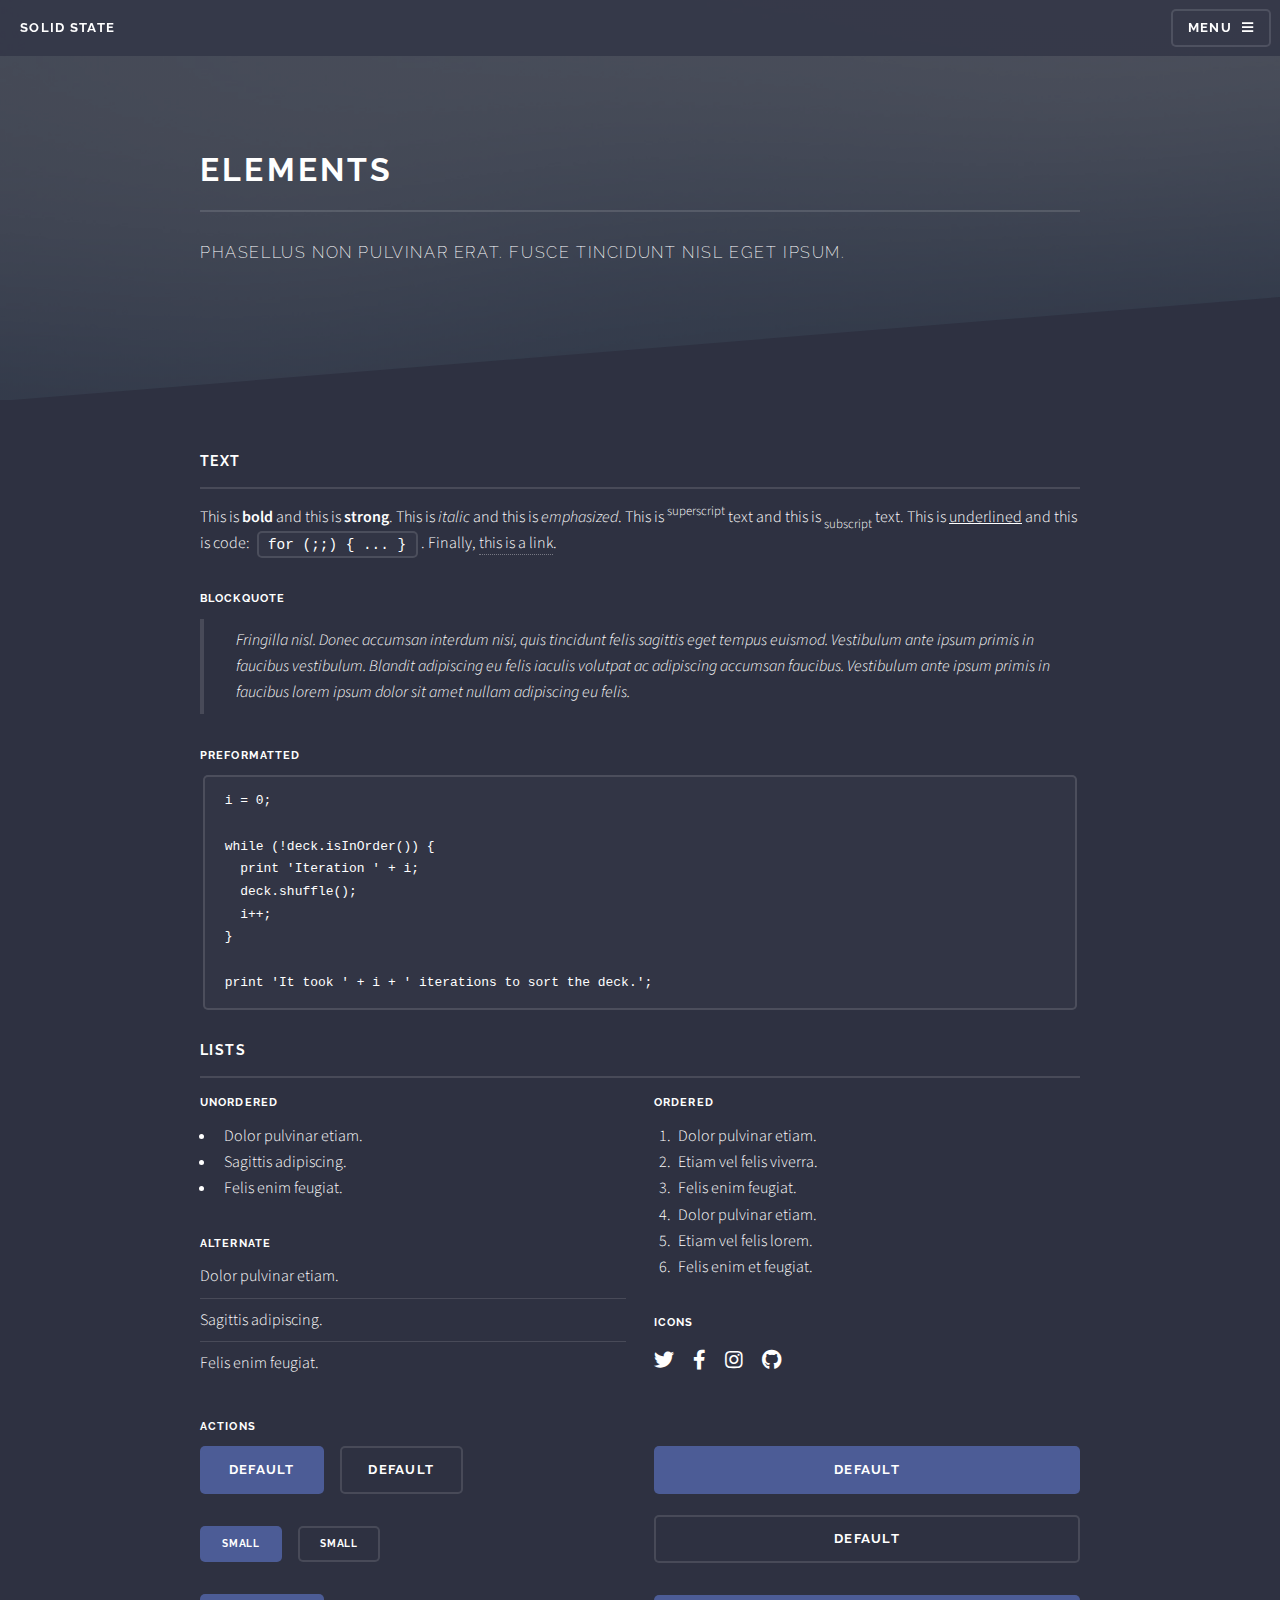
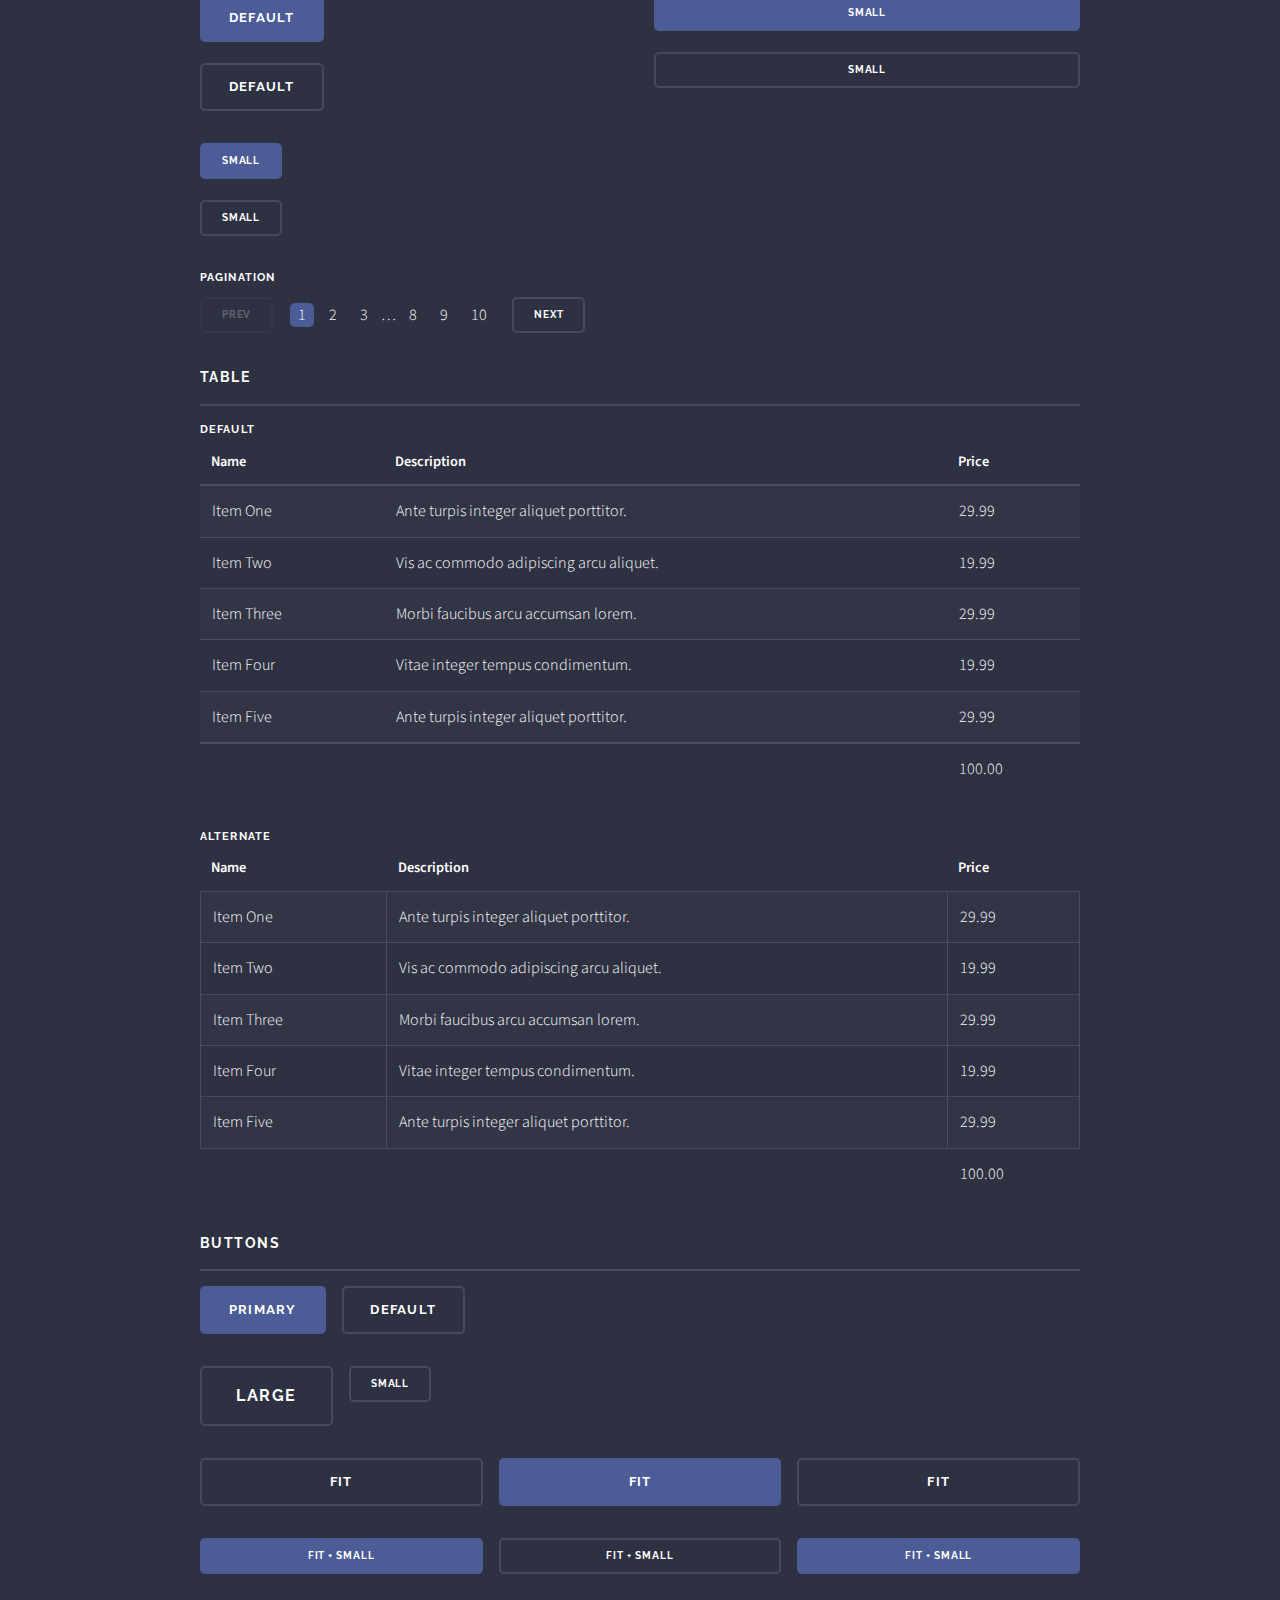
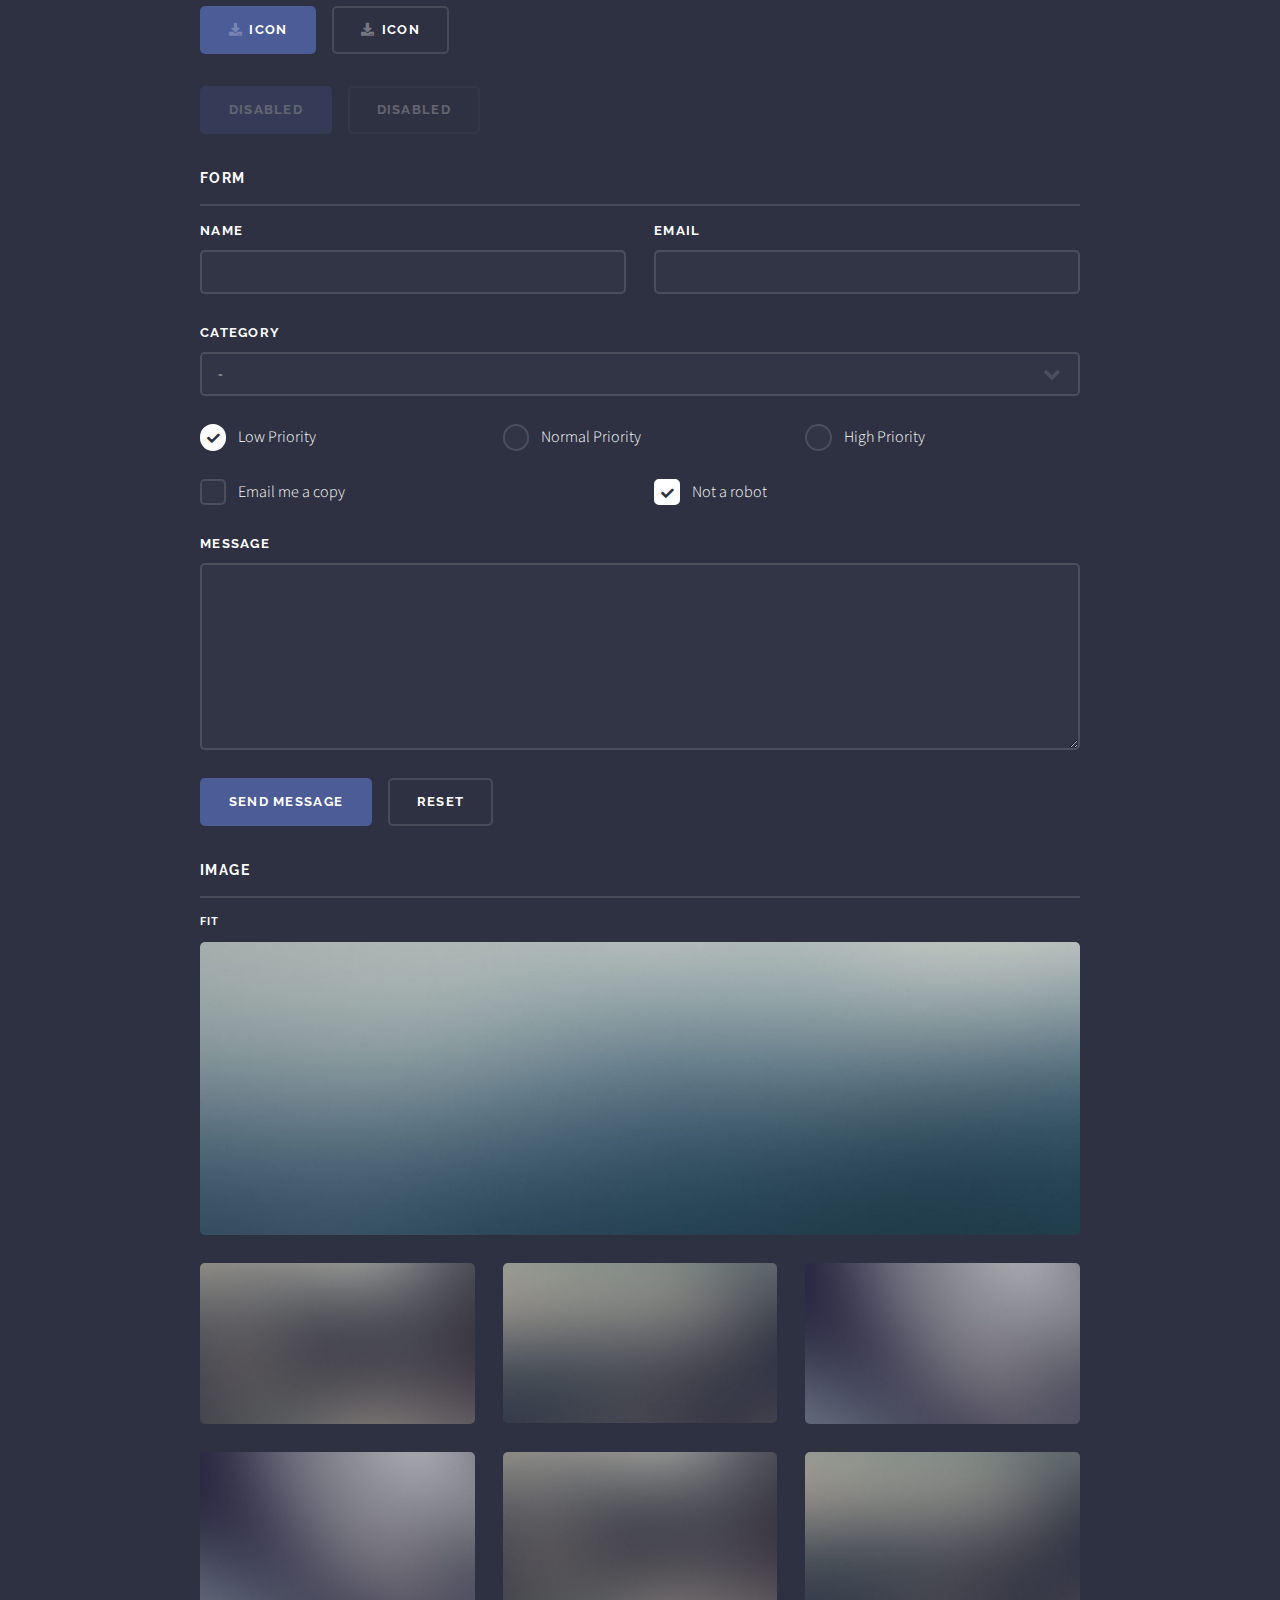
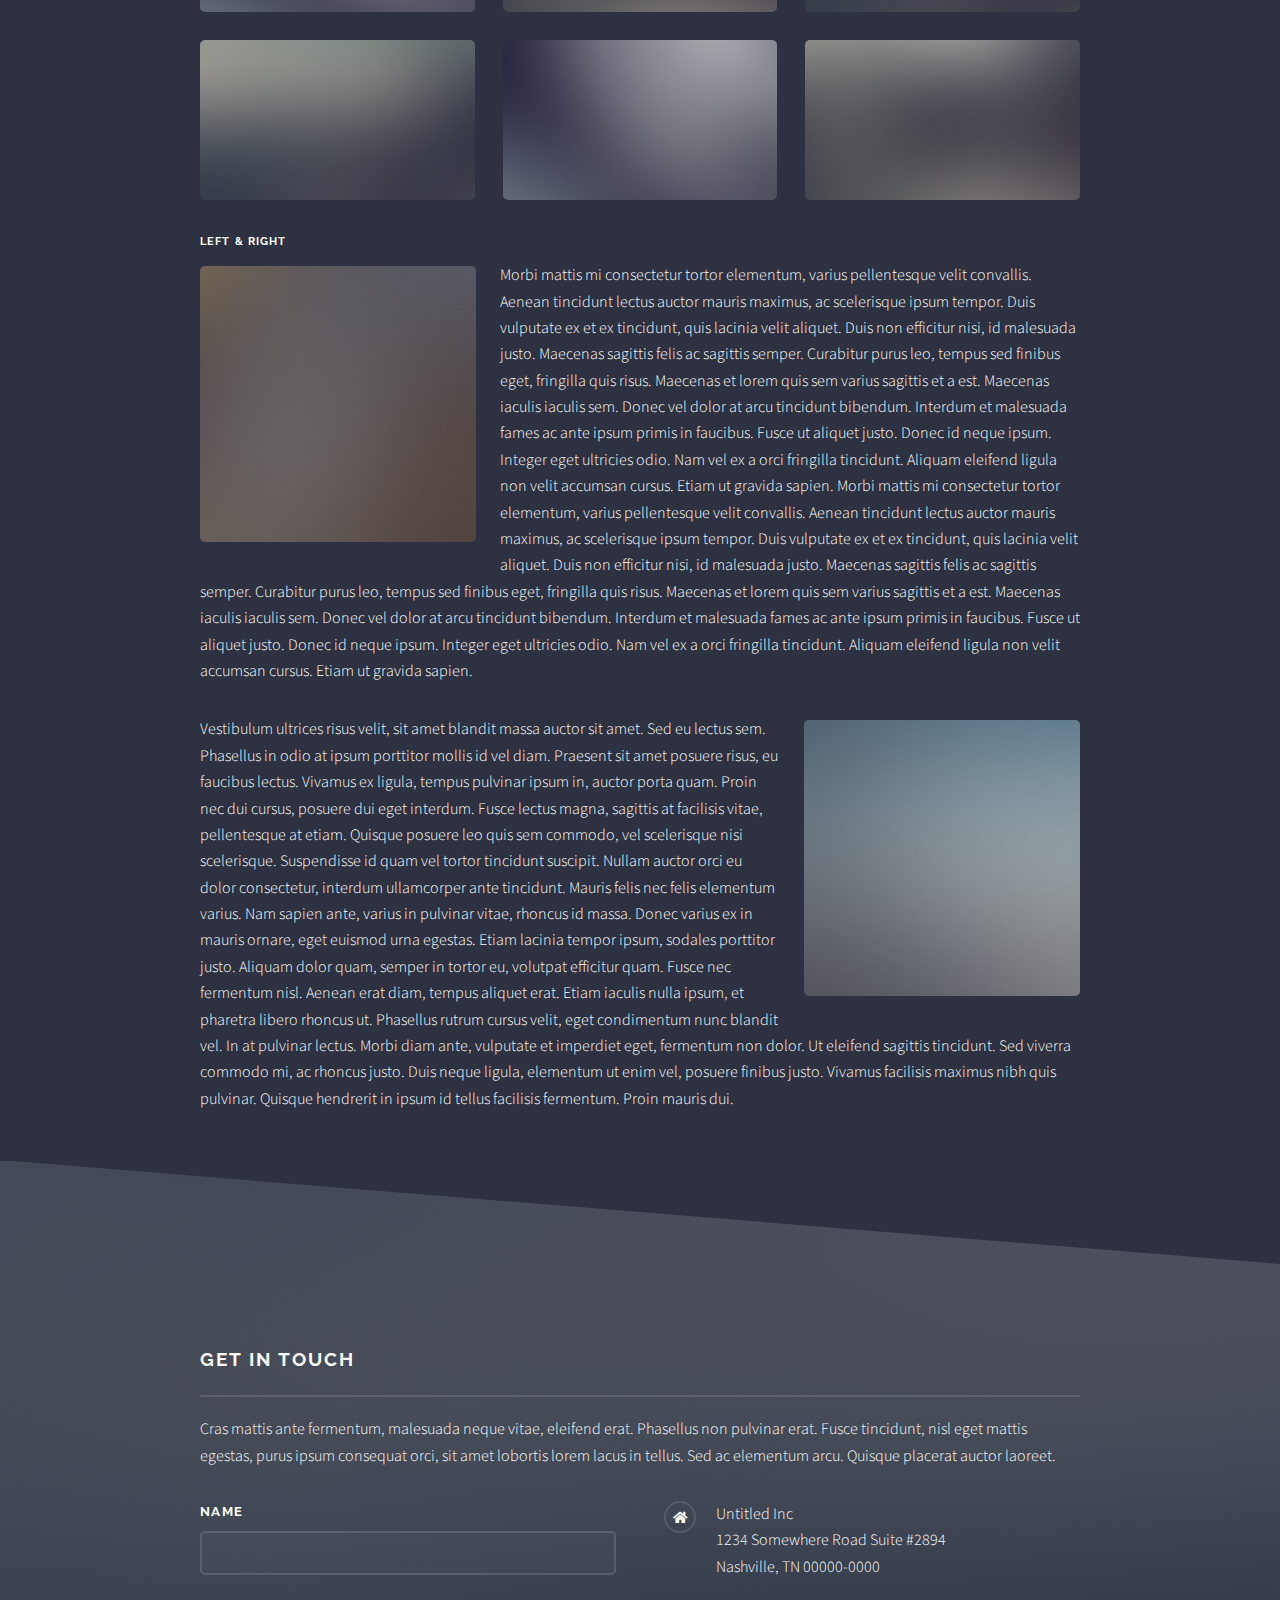
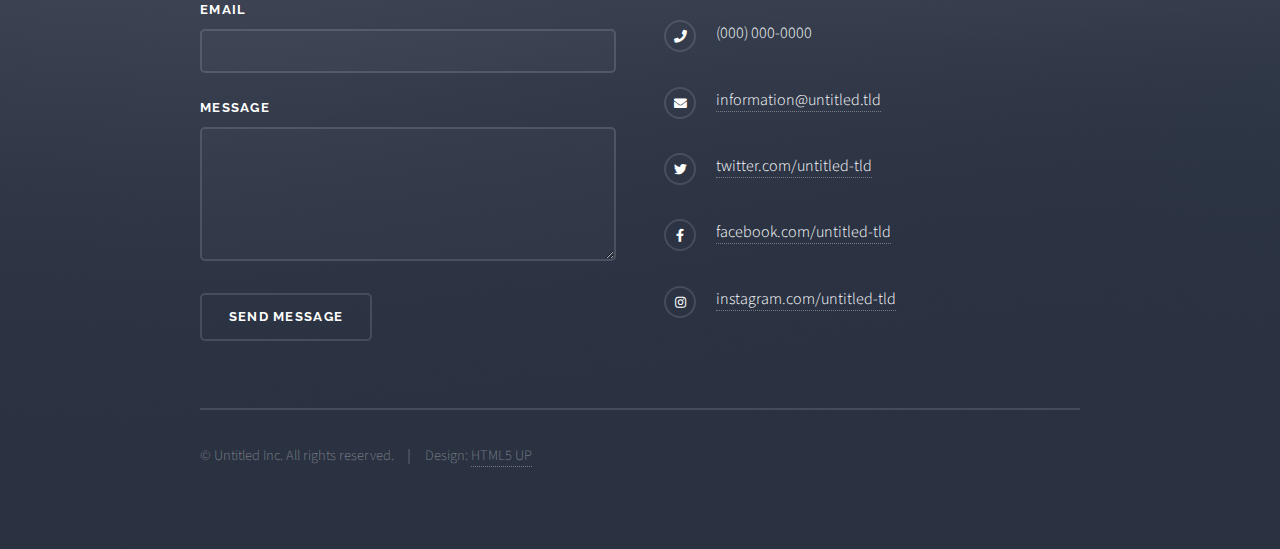
==== contacto.html @ 5a1a130e "contacto" ====
<!DOCTYPE HTML>
<!--
	Solid State by HTML5 UP
	html5up.net | @ajlkn
	Free for personal and commercial use under the CCA 3.0 license (html5up.net/license)
-->
<html>
	<head>
		<title>Elements - Solid State by HTML5 UP</title>
		<meta charset="utf-8" />
		<meta name="viewport" content="width=device-width, initial-scale=1, user-scalable=no" />
		<link rel="stylesheet" href="assets/css/main.css" />
		<noscript><link rel="stylesheet" href="assets/css/noscript.css" /></noscript>
	</head>
	<body class="is-preload">

		<!-- Page Wrapper -->
			<div id="page-wrapper">

				<!-- Header -->
					<header id="header">
						<h1><a href="index.html">Solid State</a></h1>
						<nav>
							<a href="#menu">Menu</a>
						</nav>
					</header>

				<!-- Menu -->
                    <nav id="menu">
                        <div class="inner">
                            <h2>Menu</h2>
                            <ul class="links">
                                <li><a href="index.html">Inicio</a></li>
                                <li><a href="generic.html">Misión y Visión</a></li>
                                <li><a href="elements.html">Datos y estadisticas</a></li>
                                <li><a href="page1.html">Noticias</a></li>
                                <li><a href="page2.html">Recursos y herramientas</a></li>
                                <li><a href="contacto.html">Contato</a></li>
                            </ul>
                            <a href="#" class="close">Close</a>
                        </div>
                    </nav>

				<!-- Wrapper -->
					<section id="wrapper">
						<header>
							<div class="inner">
								<h2>Elements</h2>
								<p>Phasellus non pulvinar erat. Fusce tincidunt nisl eget ipsum.</p>
							</div>
						</header>

						<!-- Content -->
							<div class="wrapper">
								<div class="inner">

									<section>
										<h3 class="major">Text</h3>
										<p>This is <b>bold</b> and this is <strong>strong</strong>. This is <i>italic</i> and this is <em>emphasized</em>.
										This is <sup>superscript</sup> text and this is <sub>subscript</sub> text.
										This is <u>underlined</u> and this is code: <code>for (;;) { ... }</code>. Finally, <a href="#">this is a link</a>.</p>
										<h4>Blockquote</h4>
										<blockquote>Fringilla nisl. Donec accumsan interdum nisi, quis tincidunt felis sagittis eget tempus euismod. Vestibulum ante ipsum primis in faucibus vestibulum. Blandit adipiscing eu felis iaculis volutpat ac adipiscing accumsan faucibus. Vestibulum ante ipsum primis in faucibus lorem ipsum dolor sit amet nullam adipiscing eu felis.</blockquote>
										<h4>Preformatted</h4>
										<pre><code>i = 0;

while (!deck.isInOrder()) {
  print 'Iteration ' + i;
  deck.shuffle();
  i++;
}

print 'It took ' + i + ' iterations to sort the deck.';</code></pre>
									</section>

									<section>
										<h3 class="major">Lists</h3>
										<div class="row">
											<div class="col-6 col-12-medium">
												<h4>Unordered</h4>
												<ul>
													<li>Dolor pulvinar etiam.</li>
													<li>Sagittis adipiscing.</li>
													<li>Felis enim feugiat.</li>
												</ul>
												<h4>Alternate</h4>
												<ul class="alt">
													<li>Dolor pulvinar etiam.</li>
													<li>Sagittis adipiscing.</li>
													<li>Felis enim feugiat.</li>
												</ul>
											</div>
											<div class="col-6 col-12-medium">
												<h4>Ordered</h4>
												<ol>
													<li>Dolor pulvinar etiam.</li>
													<li>Etiam vel felis viverra.</li>
													<li>Felis enim feugiat.</li>
													<li>Dolor pulvinar etiam.</li>
													<li>Etiam vel felis lorem.</li>
													<li>Felis enim et feugiat.</li>
												</ol>
												<h4>Icons</h4>
												<ul class="icons">
													<li><a href="#" class="icon brands fa-twitter"><span class="label">Twitter</span></a></li>
													<li><a href="#" class="icon brands fa-facebook-f"><span class="label">Facebook</span></a></li>
													<li><a href="#" class="icon brands fa-instagram"><span class="label">Instagram</span></a></li>
													<li><a href="#" class="icon brands fa-github"><span class="label">Github</span></a></li>
												</ul>
											</div>
										</div>
										<h4>Actions</h4>
										<div class="row">
											<div class="col-6 col-12-medium">
												<ul class="actions">
													<li><a href="#" class="button primary">Default</a></li>
													<li><a href="#" class="button">Default</a></li>
												</ul>
												<ul class="actions small">
													<li><a href="#" class="button primary small">Small</a></li>
													<li><a href="#" class="button small">Small</a></li>
												</ul>
												<ul class="actions stacked">
													<li><a href="#" class="button primary">Default</a></li>
													<li><a href="#" class="button">Default</a></li>
												</ul>
												<ul class="actions stacked small">
													<li><a href="#" class="button primary small">Small</a></li>
													<li><a href="#" class="button small">Small</a></li>
												</ul>
											</div>
											<div class="col-6 col-12-medium">
												<ul class="actions stacked">
													<li><a href="#" class="button primary fit">Default</a></li>
													<li><a href="#" class="button fit">Default</a></li>
												</ul>
												<ul class="actions stacked small">
													<li><a href="#" class="button primary small fit">Small</a></li>
													<li><a href="#" class="button small fit">Small</a></li>
												</ul>
											</div>
										</div>
										<h4>Pagination</h4>
										<ul class="pagination">
											<li><span class="button small disabled">Prev</span></li>
											<li><a href="#" class="page active">1</a></li>
											<li><a href="#" class="page">2</a></li>
											<li><a href="#" class="page">3</a></li>
											<li><span>&hellip;</span></li>
											<li><a href="#" class="page">8</a></li>
											<li><a href="#" class="page">9</a></li>
											<li><a href="#" class="page">10</a></li>
											<li><a href="#" class="button small">Next</a></li>
										</ul>
									</section>

									<section>
										<h3 class="major">Table</h3>
										<h4>Default</h4>
										<div class="table-wrapper">
											<table>
												<thead>
													<tr>
														<th>Name</th>
														<th>Description</th>
														<th>Price</th>
													</tr>
												</thead>
												<tbody>
													<tr>
														<td>Item One</td>
														<td>Ante turpis integer aliquet porttitor.</td>
														<td>29.99</td>
													</tr>
													<tr>
														<td>Item Two</td>
														<td>Vis ac commodo adipiscing arcu aliquet.</td>
														<td>19.99</td>
													</tr>
													<tr>
														<td>Item Three</td>
														<td> Morbi faucibus arcu accumsan lorem.</td>
														<td>29.99</td>
													</tr>
													<tr>
														<td>Item Four</td>
														<td>Vitae integer tempus condimentum.</td>
														<td>19.99</td>
													</tr>
													<tr>
														<td>Item Five</td>
														<td>Ante turpis integer aliquet porttitor.</td>
														<td>29.99</td>
													</tr>
												</tbody>
												<tfoot>
													<tr>
														<td colspan="2"></td>
														<td>100.00</td>
													</tr>
												</tfoot>
											</table>
										</div>

										<h4>Alternate</h4>
										<div class="table-wrapper">
											<table class="alt">
												<thead>
													<tr>
														<th>Name</th>
														<th>Description</th>
														<th>Price</th>
													</tr>
												</thead>
												<tbody>
													<tr>
														<td>Item One</td>
														<td>Ante turpis integer aliquet porttitor.</td>
														<td>29.99</td>
													</tr>
													<tr>
														<td>Item Two</td>
														<td>Vis ac commodo adipiscing arcu aliquet.</td>
														<td>19.99</td>
													</tr>
													<tr>
														<td>Item Three</td>
														<td> Morbi faucibus arcu accumsan lorem.</td>
														<td>29.99</td>
													</tr>
													<tr>
														<td>Item Four</td>
														<td>Vitae integer tempus condimentum.</td>
														<td>19.99</td>
													</tr>
													<tr>
														<td>Item Five</td>
														<td>Ante turpis integer aliquet porttitor.</td>
														<td>29.99</td>
													</tr>
												</tbody>
												<tfoot>
													<tr>
														<td colspan="2"></td>
														<td>100.00</td>
													</tr>
												</tfoot>
											</table>
										</div>
									</section>

									<section>
										<h3 class="major">Buttons</h3>
										<ul class="actions">
											<li><a href="#" class="button primary">Primary</a></li>
											<li><a href="#" class="button">Default</a></li>
										</ul>
										<ul class="actions">
											<li><a href="#" class="button large">Large</a></li>
											<li><a href="#" class="button small">Small</a></li>
										</ul>
										<ul class="actions fit">
											<li><a href="#" class="button fit">Fit</a></li>
											<li><a href="#" class="button primary fit">Fit</a></li>
											<li><a href="#" class="button fit">Fit</a></li>
										</ul>
										<ul class="actions fit small">
											<li><a href="#" class="button primary fit small">Fit + Small</a></li>
											<li><a href="#" class="button fit small">Fit + Small</a></li>
											<li><a href="#" class="button primary fit small">Fit + Small</a></li>
										</ul>
										<ul class="actions">
											<li><a href="#" class="button primary icon solid fa-download">Icon</a></li>
											<li><a href="#" class="button icon solid fa-download">Icon</a></li>
										</ul>
										<ul class="actions">
											<li><span class="button primary disabled">Disabled</span></li>
											<li><span class="button disabled">Disabled</span></li>
										</ul>
									</section>

									<section>
										<h3 class="major">Form</h3>
										<form method="post" action="#">
											<div class="row gtr-uniform">
												<div class="col-6 col-12-xsmall">
													<label for="demo-name">Name</label>
													<input type="text" name="demo-name" id="demo-name" value="" />
												</div>
												<div class="col-6 col-12-xsmall">
													<label for="demo-email">Email</label>
													<input type="email" name="demo-email" id="demo-email" value="" />
												</div>
												<div class="col-12">
													<label for="demo-category">Category</label>
													<select name="demo-category" id="demo-category">
														<option value="">-</option>
														<option value="1">Manufacturing</option>
														<option value="1">Shipping</option>
														<option value="1">Administration</option>
														<option value="1">Human Resources</option>
													</select>
												</div>
												<div class="col-4 col-12-small">
													<input type="radio" id="demo-priority-low" name="demo-priority" checked>
													<label for="demo-priority-low">Low Priority</label>
												</div>
												<div class="col-4 col-12-small">
													<input type="radio" id="demo-priority-normal" name="demo-priority">
													<label for="demo-priority-normal">Normal Priority</label>
												</div>
												<div class="col-4 col-12-small">
													<input type="radio" id="demo-priority-high" name="demo-priority">
													<label for="demo-priority-high">High Priority</label>
												</div>
												<div class="col-6 col-12-small">
													<input type="checkbox" id="demo-copy" name="demo-copy">
													<label for="demo-copy">Email me a copy</label>
												</div>
												<div class="col-6 col-12-small">
													<input type="checkbox" id="demo-human" name="demo-human" checked>
													<label for="demo-human">Not a robot</label>
												</div>
												<div class="col-12">
													<label for="demo-message">Message</label>
													<textarea name="demo-message" id="demo-message" rows="6"></textarea>
												</div>
												<div class="col-12">
													<ul class="actions">
														<li><input type="submit" value="Send Message" class="primary" /></li>
														<li><input type="reset" value="Reset" /></li>
													</ul>
												</div>
											</div>
										</form>
									</section>

									<section>
										<h3 class="major">Image</h3>
										<h4>Fit</h4>
										<div class="box alt">
											<div class="row gtr-uniform">
												<div class="col-12"><span class="image fit"><img src="images/pic08.jpg" alt="" /></span></div>
												<div class="col-4"><span class="image fit"><img src="images/pic05.jpg" alt="" /></span></div>
												<div class="col-4"><span class="image fit"><img src="images/pic06.jpg" alt="" /></span></div>
												<div class="col-4"><span class="image fit"><img src="images/pic07.jpg" alt="" /></span></div>
												<div class="col-4"><span class="image fit"><img src="images/pic07.jpg" alt="" /></span></div>
												<div class="col-4"><span class="image fit"><img src="images/pic05.jpg" alt="" /></span></div>
												<div class="col-4"><span class="image fit"><img src="images/pic06.jpg" alt="" /></span></div>
												<div class="col-4"><span class="image fit"><img src="images/pic06.jpg" alt="" /></span></div>
												<div class="col-4"><span class="image fit"><img src="images/pic07.jpg" alt="" /></span></div>
												<div class="col-4"><span class="image fit"><img src="images/pic05.jpg" alt="" /></span></div>
											</div>
										</div>
										<h4>Left &amp; Right</h4>
										<p><span class="image left"><img src="images/pic01.jpg" alt="" /></span>Morbi mattis mi consectetur tortor elementum, varius pellentesque velit convallis. Aenean tincidunt lectus auctor mauris maximus, ac scelerisque ipsum tempor. Duis vulputate ex et ex tincidunt, quis lacinia velit aliquet. Duis non efficitur nisi, id malesuada justo. Maecenas sagittis felis ac sagittis semper. Curabitur purus leo, tempus sed finibus eget, fringilla quis risus. Maecenas et lorem quis sem varius sagittis et a est. Maecenas iaculis iaculis sem. Donec vel dolor at arcu tincidunt bibendum. Interdum et malesuada fames ac ante ipsum primis in faucibus. Fusce ut aliquet justo. Donec id neque ipsum. Integer eget ultricies odio. Nam vel ex a orci fringilla tincidunt. Aliquam eleifend ligula non velit accumsan cursus. Etiam ut gravida sapien. Morbi mattis mi consectetur tortor elementum, varius pellentesque velit convallis. Aenean tincidunt lectus auctor mauris maximus, ac scelerisque ipsum tempor. Duis vulputate ex et ex tincidunt, quis lacinia velit aliquet. Duis non efficitur nisi, id malesuada justo. Maecenas sagittis felis ac sagittis semper. Curabitur purus leo, tempus sed finibus eget, fringilla quis risus. Maecenas et lorem quis sem varius sagittis et a est. Maecenas iaculis iaculis sem. Donec vel dolor at arcu tincidunt bibendum. Interdum et malesuada fames ac ante ipsum primis in faucibus. Fusce ut aliquet justo. Donec id neque ipsum. Integer eget ultricies odio. Nam vel ex a orci fringilla tincidunt. Aliquam eleifend ligula non velit accumsan cursus. Etiam ut gravida sapien.</p>
										<p><span class="image right"><img src="images/pic02.jpg" alt="" /></span>Vestibulum ultrices risus velit, sit amet blandit massa auctor sit amet. Sed eu lectus sem. Phasellus in odio at ipsum porttitor mollis id vel diam. Praesent sit amet posuere risus, eu faucibus lectus. Vivamus ex ligula, tempus pulvinar ipsum in, auctor porta quam. Proin nec dui cursus, posuere dui eget interdum. Fusce lectus magna, sagittis at facilisis vitae, pellentesque at etiam. Quisque posuere leo quis sem commodo, vel scelerisque nisi scelerisque. Suspendisse id quam vel tortor tincidunt suscipit. Nullam auctor orci eu dolor consectetur, interdum ullamcorper ante tincidunt. Mauris felis nec felis elementum varius. Nam sapien ante, varius in pulvinar vitae, rhoncus id massa. Donec varius ex in mauris ornare, eget euismod urna egestas. Etiam lacinia tempor ipsum, sodales porttitor justo. Aliquam dolor quam, semper in tortor eu, volutpat efficitur quam. Fusce nec fermentum nisl. Aenean erat diam, tempus aliquet erat. Etiam iaculis nulla ipsum, et pharetra libero rhoncus ut. Phasellus rutrum cursus velit, eget condimentum nunc blandit vel. In at pulvinar lectus. Morbi diam ante, vulputate et imperdiet eget, fermentum non dolor. Ut eleifend sagittis tincidunt. Sed viverra commodo mi, ac rhoncus justo. Duis neque ligula, elementum ut enim vel, posuere finibus justo. Vivamus facilisis maximus nibh quis pulvinar. Quisque hendrerit in ipsum id tellus facilisis fermentum. Proin mauris dui.</p>
									</section>

								</div>
							</div>

					</section>

				<!-- Footer -->
					<section id="footer">
						<div class="inner">
							<h2 class="major">Get in touch</h2>
							<p>Cras mattis ante fermentum, malesuada neque vitae, eleifend erat. Phasellus non pulvinar erat. Fusce tincidunt, nisl eget mattis egestas, purus ipsum consequat orci, sit amet lobortis lorem lacus in tellus. Sed ac elementum arcu. Quisque placerat auctor laoreet.</p>
							<form method="post" action="#">
								<div class="fields">
									<div class="field">
										<label for="name">Name</label>
										<input type="text" name="name" id="name" />
									</div>
									<div class="field">
										<label for="email">Email</label>
										<input type="email" name="email" id="email" />
									</div>
									<div class="field">
										<label for="message">Message</label>
										<textarea name="message" id="message" rows="4"></textarea>
									</div>
								</div>
								<ul class="actions">
									<li><input type="submit" value="Send Message" /></li>
								</ul>
							</form>
							<ul class="contact">
								<li class="icon solid fa-home">
									Untitled Inc<br />
									1234 Somewhere Road Suite #2894<br />
									Nashville, TN 00000-0000
								</li>
								<li class="icon solid fa-phone">(000) 000-0000</li>
								<li class="icon solid fa-envelope"><a href="#">information@untitled.tld</a></li>
								<li class="icon brands fa-twitter"><a href="#">twitter.com/untitled-tld</a></li>
								<li class="icon brands fa-facebook-f"><a href="#">facebook.com/untitled-tld</a></li>
								<li class="icon brands fa-instagram"><a href="#">instagram.com/untitled-tld</a></li>
							</ul>
							<ul class="copyright">
								<li>&copy; Untitled Inc. All rights reserved.</li><li>Design: <a href="http://html5up.net">HTML5 UP</a></li>
							</ul>
						</div>
					</section>

			</div>

		<!-- Scripts -->
			<script src="assets/js/jquery.min.js"></script>
			<script src="assets/js/jquery.scrollex.min.js"></script>
			<script src="assets/js/browser.min.js"></script>
			<script src="assets/js/breakpoints.min.js"></script>
			<script src="assets/js/util.js"></script>
			<script src="assets/js/main.js"></script>

	</body>
</html>
---- assets/css/main.css ----
@import url(fontawesome-all.min.css);
@import url("https://fonts.googleapis.com/css?family=Raleway:200,700|Source+Sans+Pro:300,600,300italic,600italic");

/*
	Solid State by HTML5 UP
	html5up.net | @ajlkn
	Free for personal and commercial use under the CCA 3.0 license (html5up.net/license)
*/

html, body, div, span, applet, object,
iframe, h1, h2, h3, h4, h5, h6, p, blockquote,
pre, a, abbr, acronym, address, big, cite,
code, del, dfn, em, img, ins, kbd, q, s, samp,
small, strike, strong, sub, sup, tt, var, b,
u, i, center, dl, dt, dd, ol, ul, li, fieldset,
form, label, legend, table, caption, tbody,
tfoot, thead, tr, th, td, article, aside,
canvas, details, embed, figure, figcaption,
footer, header, hgroup, menu, nav, output, ruby,
section, summary, time, mark, audio, video {
	margin: 0;
	padding: 0;
	border: 0;
	font-size: 100%;
	font: inherit;
	vertical-align: baseline;}

article, aside, details, figcaption, figure,
footer, header, hgroup, menu, nav, section {
	display: block;}

body {
	line-height: 1;
}

ol, ul {
	list-style: none;
}

blockquote, q {
	quotes: none;
}

	blockquote:before, blockquote:after, q:before, q:after {
		content: '';
		content: none;
	}

table {
	border-collapse: collapse;
	border-spacing: 0;
}

body {
	-webkit-text-size-adjust: none;
}

mark {
	background-color: transparent;
	color: inherit;
}

input::-moz-focus-inner {
	border: 0;
	padding: 0;
}

input, select, textarea {
	-moz-appearance: none;
	-webkit-appearance: none;
	-ms-appearance: none;
	appearance: none;
}

/* Basic */

	@-ms-viewport {
		width: device-width;
	}

	body {
		-ms-overflow-style: scrollbar;
	}

	@media screen and (max-width: 480px) {

		html, body {
			min-width: 320px;
		}

	}

	html {
		box-sizing: border-box;
	}

	*, *:before, *:after {
		box-sizing: inherit;
	}

	body {
		background-color: #2e3141;
		background-image: linear-gradient(to top, rgba(46, 49, 65, 0.8), rgba(46, 49, 65, 0.8)), url("../../images/bg.jpg");
		background-size: auto,
 cover;
		background-attachment: fixed,
 fixed;
		background-position: center,
 center;
	}

		body.is-preload *, body.is-preload *:before, body.is-preload *:after {
			-moz-animation: none !important;
			-webkit-animation: none !important;
			-ms-animation: none !important;
			animation: none !important;
			-moz-transition: none !important;
			-webkit-transition: none !important;
			-ms-transition: none !important;
			transition: none !important;
		}

/* Type */

	body, input, select, textarea {
		color: #ffffff;
		font-family: "Source Sans Pro", Helvetica, sans-serif;
		font-size: 16.5pt;
		font-weight: 300;
		line-height: 1.65;
	}

		@media screen and (max-width: 1680px) {

			body, input, select, textarea {
				font-size: 13pt;
			}

		}

		@media screen and (max-width: 1280px) {

			body, input, select, textarea {
				font-size: 12pt;
			}

		}

		@media screen and (max-width: 980px) {

			body, input, select, textarea {
				font-size: 12pt;
			}

		}

		@media screen and (max-width: 736px) {

			body, input, select, textarea {
				font-size: 12pt;
			}

		}

		@media screen and (max-width: 480px) {

			body, input, select, textarea {
				font-size: 12pt;
			}

		}

	a {
		-moz-transition: color 0.2s ease-in-out, border-bottom-color 0.2s ease-in-out;
		-webkit-transition: color 0.2s ease-in-out, border-bottom-color 0.2s ease-in-out;
		-ms-transition: color 0.2s ease-in-out, border-bottom-color 0.2s ease-in-out;
		transition: color 0.2s ease-in-out, border-bottom-color 0.2s ease-in-out;
		border-bottom: dotted 1px rgba(255, 255, 255, 0.35);
		color: #ffffff;
		text-decoration: none;
	}

		a:hover {
			border-bottom-color: transparent;
			color: #ffffff !important;
		}

		a.special:not(.button) {
			text-decoration: none;
			border-bottom: 0;
			display: block;
			font-family: Raleway, Helvetica, sans-serif;
			font-size: 0.8em;
			font-weight: 700;
			letter-spacing: 0.1em;
			margin: 0 0 2em 0;
			text-transform: uppercase;
		}

			a.special:not(.button):before {
				-moz-osx-font-smoothing: grayscale;
				-webkit-font-smoothing: antialiased;
				display: inline-block;
				font-style: normal;
				font-variant: normal;
				text-rendering: auto;
				line-height: 1;
				text-transform: none !important;
				font-family: 'Font Awesome 5 Free';
				font-weight: 900;
			}

			a.special:not(.button):before {
				-moz-transition: background-color 0.2s ease-in-out;
				-webkit-transition: background-color 0.2s ease-in-out;
				-ms-transition: background-color 0.2s ease-in-out;
				transition: background-color 0.2s ease-in-out;
				border-radius: 100%;
				border: solid 2px rgba(255, 255, 255, 0.125);
				content: '\f105';
				display: inline-block;
				font-size: 1.25em;
				height: 2em;
				line-height: 1.75em;
				margin-right: 0.85em;
				text-align: center;
				text-indent: 0.15em;
				vertical-align: middle;
				width: 2em;
			}

			a.special:not(.button):hover:before {
				background-color: rgba(255, 255, 255, 0.025);
			}

			a.special:not(.button):active:before {
				background-color: rgba(255, 255, 255, 0.075);
			}

	strong, b {
		color: #ffffff;
		font-weight: 600;
	}

	em, i {
		font-style: italic;
	}

	p {
		margin: 0 0 2em 0;
	}

	h1, h2, h3, h4, h5, h6 {
		color: #ffffff;
		font-family: Raleway, Helvetica, sans-serif;
		font-weight: 700;
		letter-spacing: 0.1em;
		margin: 0 0 1em 0;
		text-transform: uppercase;
	}

		h1 a, h2 a, h3 a, h4 a, h5 a, h6 a {
			color: inherit;
			text-decoration: none;
			border-bottom: 0;
		}

		h1 span, h2 span, h3 span, h4 span, h5 span, h6 span {
			font-weight: 200;
		}

		h1.major, h2.major, h3.major, h4.major, h5.major, h6.major {
			padding-bottom: 1em;
			border-bottom: solid 2px rgba(255, 255, 255, 0.125);
		}

	h2 {
		font-size: 1.2em;
	}

	h3 {
		font-size: 0.9em;
	}

	h4 {
		font-size: 0.7em;
	}

	h5 {
		font-size: 0.7em;
	}

	h6 {
		font-size: 0.7em;
	}

	@media screen and (max-width: 736px) {

		h2 {
			font-size: 1em;
		}

		h3 {
			font-size: 0.8em;
		}

	}

	sub {
		font-size: 0.8em;
		position: relative;
		top: 0.5em;
	}

	sup {
		font-size: 0.8em;
		position: relative;
		top: -0.5em;
	}

	blockquote {
		border-left: solid 4px rgba(255, 255, 255, 0.125);
		font-style: italic;
		margin: 0 0 2em 0;
		padding: 0.5em 0 0.5em 2em;
	}

	code {
		background: rgba(255, 255, 255, 0.025);
		border-radius: 5px;
		border: solid 2px rgba(255, 255, 255, 0.125);
		font-family: "Courier New", monospace;
		font-size: 0.9em;
		margin: 0 0.25em;
		padding: 0.25em 0.65em;
	}

	pre {
		-webkit-overflow-scrolling: touch;
		font-family: "Courier New", monospace;
		font-size: 0.9em;
		margin: 0 0 2em 0;
	}

		pre code {
			display: block;
			line-height: 1.75em;
			padding: 1em 1.5em;
			overflow-x: auto;
		}

	hr {
		border: 0;
		border-bottom: solid 2px rgba(255, 255, 255, 0.125);
		margin: 2.5em 0;
	}

		hr.major {
			margin: 4em 0;
		}

	.align-left {
		text-align: left;
	}

	.align-center {
		text-align: center;
	}

	.align-right {
		text-align: right;
	}

/* Row */

	.row {
		display: flex;
		flex-wrap: wrap;
		box-sizing: border-box;
		align-items: stretch;
	}

		.row > * {
			box-sizing: border-box;
		}

		.row.gtr-uniform > * > :last-child {
			margin-bottom: 0;
		}

		.row.aln-left {
			justify-content: flex-start;
		}

		.row.aln-center {
			justify-content: center;
		}

		.row.aln-right {
			justify-content: flex-end;
		}

		.row.aln-top {
			align-items: flex-start;
		}

		.row.aln-middle {
			align-items: center;
		}

		.row.aln-bottom {
			align-items: flex-end;
		}

		.row > .imp {
			order: -1;
		}

		.row > .col-1 {
			width: 8.33333%;
		}

		.row > .off-1 {
			margin-left: 8.33333%;
		}

		.row > .col-2 {
			width: 16.66667%;
		}

		.row > .off-2 {
			margin-left: 16.66667%;
		}

		.row > .col-3 {
			width: 25%;
		}

		.row > .off-3 {
			margin-left: 25%;
		}

		.row > .col-4 {
			width: 33.33333%;
		}

		.row > .off-4 {
			margin-left: 33.33333%;
		}

		.row > .col-5 {
			width: 41.66667%;
		}

		.row > .off-5 {
			margin-left: 41.66667%;
		}

		.row > .col-6 {
			width: 50%;
		}

		.row > .off-6 {
			margin-left: 50%;
		}

		.row > .col-7 {
			width: 58.33333%;
		}

		.row > .off-7 {
			margin-left: 58.33333%;
		}

		.row > .col-8 {
			width: 66.66667%;
		}

		.row > .off-8 {
			margin-left: 66.66667%;
		}

		.row > .col-9 {
			width: 75%;
		}

		.row > .off-9 {
			margin-left: 75%;
		}

		.row > .col-10 {
			width: 83.33333%;
		}

		.row > .off-10 {
			margin-left: 83.33333%;
		}

		.row > .col-11 {
			width: 91.66667%;
		}

		.row > .off-11 {
			margin-left: 91.66667%;
		}

		.row > .col-12 {
			width: 100%;
		}

		.row > .off-12 {
			margin-left: 100%;
		}

		.row.gtr-0 {
			margin-top: 0;
			margin-left: 0em;
		}

			.row.gtr-0 > * {
				padding: 0 0 0 0em;
			}

			.row.gtr-0.gtr-uniform {
				margin-top: 0em;
			}

				.row.gtr-0.gtr-uniform > * {
					padding-top: 0em;
				}

		.row.gtr-25 {
			margin-top: 0;
			margin-left: -0.4375em;
		}

			.row.gtr-25 > * {
				padding: 0 0 0 0.4375em;
			}

			.row.gtr-25.gtr-uniform {
				margin-top: -0.4375em;
			}

				.row.gtr-25.gtr-uniform > * {
					padding-top: 0.4375em;
				}

		.row.gtr-50 {
			margin-top: 0;
			margin-left: -0.875em;
		}

			.row.gtr-50 > * {
				padding: 0 0 0 0.875em;
			}

			.row.gtr-50.gtr-uniform {
				margin-top: -0.875em;
			}

				.row.gtr-50.gtr-uniform > * {
					padding-top: 0.875em;
				}

		.row {
			margin-top: 0;
			margin-left: -1.75em;
		}

			.row > * {
				padding: 0 0 0 1.75em;
			}

			.row.gtr-uniform {
				margin-top: -1.75em;
			}

				.row.gtr-uniform > * {
					padding-top: 1.75em;
				}

		.row.gtr-150 {
			margin-top: 0;
			margin-left: -2.625em;
		}

			.row.gtr-150 > * {
				padding: 0 0 0 2.625em;
			}

			.row.gtr-150.gtr-uniform {
				margin-top: -2.625em;
			}

				.row.gtr-150.gtr-uniform > * {
					padding-top: 2.625em;
				}

		.row.gtr-200 {
			margin-top: 0;
			margin-left: -3.5em;
		}

			.row.gtr-200 > * {
				padding: 0 0 0 3.5em;
			}

			.row.gtr-200.gtr-uniform {
				margin-top: -3.5em;
			}

				.row.gtr-200.gtr-uniform > * {
					padding-top: 3.5em;
				}

		@media screen and (max-width: 1680px) {

			.row {
				display: flex;
				flex-wrap: wrap;
				box-sizing: border-box;
				align-items: stretch;
			}

				.row > * {
					box-sizing: border-box;
				}

				.row.gtr-uniform > * > :last-child {
					margin-bottom: 0;
				}

				.row.aln-left {
					justify-content: flex-start;
				}

				.row.aln-center {
					justify-content: center;
				}

				.row.aln-right {
					justify-content: flex-end;
				}

				.row.aln-top {
					align-items: flex-start;
				}

				.row.aln-middle {
					align-items: center;
				}

				.row.aln-bottom {
					align-items: flex-end;
				}

				.row > .imp-xlarge {
					order: -1;
				}

				.row > .col-1-xlarge {
					width: 8.33333%;
				}

				.row > .off-1-xlarge {
					margin-left: 8.33333%;
				}

				.row > .col-2-xlarge {
					width: 16.66667%;
				}

				.row > .off-2-xlarge {
					margin-left: 16.66667%;
				}

				.row > .col-3-xlarge {
					width: 25%;
				}

				.row > .off-3-xlarge {
					margin-left: 25%;
				}

				.row > .col-4-xlarge {
					width: 33.33333%;
				}

				.row > .off-4-xlarge {
					margin-left: 33.33333%;
				}

				.row > .col-5-xlarge {
					width: 41.66667%;
				}

				.row > .off-5-xlarge {
					margin-left: 41.66667%;
				}

				.row > .col-6-xlarge {
					width: 50%;
				}

				.row > .off-6-xlarge {
					margin-left: 50%;
				}

				.row > .col-7-xlarge {
					width: 58.33333%;
				}

				.row > .off-7-xlarge {
					margin-left: 58.33333%;
				}

				.row > .col-8-xlarge {
					width: 66.66667%;
				}

				.row > .off-8-xlarge {
					margin-left: 66.66667%;
				}

				.row > .col-9-xlarge {
					width: 75%;
				}

				.row > .off-9-xlarge {
					margin-left: 75%;
				}

				.row > .col-10-xlarge {
					width: 83.33333%;
				}

				.row > .off-10-xlarge {
					margin-left: 83.33333%;
				}

				.row > .col-11-xlarge {
					width: 91.66667%;
				}

				.row > .off-11-xlarge {
					margin-left: 91.66667%;
				}

				.row > .col-12-xlarge {
					width: 100%;
				}

				.row > .off-12-xlarge {
					margin-left: 100%;
				}

				.row.gtr-0 {
					margin-top: 0;
					margin-left: 0em;
				}

					.row.gtr-0 > * {
						padding: 0 0 0 0em;
					}

					.row.gtr-0.gtr-uniform {
						margin-top: 0em;
					}

						.row.gtr-0.gtr-uniform > * {
							padding-top: 0em;
						}

				.row.gtr-25 {
					margin-top: 0;
					margin-left: -0.4375em;
				}

					.row.gtr-25 > * {
						padding: 0 0 0 0.4375em;
					}

					.row.gtr-25.gtr-uniform {
						margin-top: -0.4375em;
					}

						.row.gtr-25.gtr-uniform > * {
							padding-top: 0.4375em;
						}

				.row.gtr-50 {
					margin-top: 0;
					margin-left: -0.875em;
				}

					.row.gtr-50 > * {
						padding: 0 0 0 0.875em;
					}

					.row.gtr-50.gtr-uniform {
						margin-top: -0.875em;
					}

						.row.gtr-50.gtr-uniform > * {
							padding-top: 0.875em;
						}

				.row {
					margin-top: 0;
					margin-left: -1.75em;
				}

					.row > * {
						padding: 0 0 0 1.75em;
					}

					.row.gtr-uniform {
						margin-top: -1.75em;
					}

						.row.gtr-uniform > * {
							padding-top: 1.75em;
						}

				.row.gtr-150 {
					margin-top: 0;
					margin-left: -2.625em;
				}

					.row.gtr-150 > * {
						padding: 0 0 0 2.625em;
					}

					.row.gtr-150.gtr-uniform {
						margin-top: -2.625em;
					}

						.row.gtr-150.gtr-uniform > * {
							padding-top: 2.625em;
						}

				.row.gtr-200 {
					margin-top: 0;
					margin-left: -3.5em;
				}

					.row.gtr-200 > * {
						padding: 0 0 0 3.5em;
					}

					.row.gtr-200.gtr-uniform {
						margin-top: -3.5em;
					}

						.row.gtr-200.gtr-uniform > * {
							padding-top: 3.5em;
						}

		}

		@media screen and (max-width: 1280px) {

			.row {
				display: flex;
				flex-wrap: wrap;
				box-sizing: border-box;
				align-items: stretch;
			}

				.row > * {
					box-sizing: border-box;
				}

				.row.gtr-uniform > * > :last-child {
					margin-bottom: 0;
				}

				.row.aln-left {
					justify-content: flex-start;
				}

				.row.aln-center {
					justify-content: center;
				}

				.row.aln-right {
					justify-content: flex-end;
				}

				.row.aln-top {
					align-items: flex-start;
				}

				.row.aln-middle {
					align-items: center;
				}

				.row.aln-bottom {
					align-items: flex-end;
				}

				.row > .imp-large {
					order: -1;
				}

				.row > .col-1-large {
					width: 8.33333%;
				}

				.row > .off-1-large {
					margin-left: 8.33333%;
				}

				.row > .col-2-large {
					width: 16.66667%;
				}

				.row > .off-2-large {
					margin-left: 16.66667%;
				}

				.row > .col-3-large {
					width: 25%;
				}

				.row > .off-3-large {
					margin-left: 25%;
				}

				.row > .col-4-large {
					width: 33.33333%;
				}

				.row > .off-4-large {
					margin-left: 33.33333%;
				}

				.row > .col-5-large {
					width: 41.66667%;
				}

				.row > .off-5-large {
					margin-left: 41.66667%;
				}

				.row > .col-6-large {
					width: 50%;
				}

				.row > .off-6-large {
					margin-left: 50%;
				}

				.row > .col-7-large {
					width: 58.33333%;
				}

				.row > .off-7-large {
					margin-left: 58.33333%;
				}

				.row > .col-8-large {
					width: 66.66667%;
				}

				.row > .off-8-large {
					margin-left: 66.66667%;
				}

				.row > .col-9-large {
					width: 75%;
				}

				.row > .off-9-large {
					margin-left: 75%;
				}

				.row > .col-10-large {
					width: 83.33333%;
				}

				.row > .off-10-large {
					margin-left: 83.33333%;
				}

				.row > .col-11-large {
					width: 91.66667%;
				}

				.row > .off-11-large {
					margin-left: 91.66667%;
				}

				.row > .col-12-large {
					width: 100%;
				}

				.row > .off-12-large {
					margin-left: 100%;
				}

				.row.gtr-0 {
					margin-top: 0;
					margin-left: 0em;
				}

					.row.gtr-0 > * {
						padding: 0 0 0 0em;
					}

					.row.gtr-0.gtr-uniform {
						margin-top: 0em;
					}

						.row.gtr-0.gtr-uniform > * {
							padding-top: 0em;
						}

				.row.gtr-25 {
					margin-top: 0;
					margin-left: -0.4375em;
				}

					.row.gtr-25 > * {
						padding: 0 0 0 0.4375em;
					}

					.row.gtr-25.gtr-uniform {
						margin-top: -0.4375em;
					}

						.row.gtr-25.gtr-uniform > * {
							padding-top: 0.4375em;
						}

				.row.gtr-50 {
					margin-top: 0;
					margin-left: -0.875em;
				}

					.row.gtr-50 > * {
						padding: 0 0 0 0.875em;
					}

					.row.gtr-50.gtr-uniform {
						margin-top: -0.875em;
					}

						.row.gtr-50.gtr-uniform > * {
							padding-top: 0.875em;
						}

				.row {
					margin-top: 0;
					margin-left: -1.75em;
				}

					.row > * {
						padding: 0 0 0 1.75em;
					}

					.row.gtr-uniform {
						margin-top: -1.75em;
					}

						.row.gtr-uniform > * {
							padding-top: 1.75em;
						}

				.row.gtr-150 {
					margin-top: 0;
					margin-left: -2.625em;
				}

					.row.gtr-150 > * {
						padding: 0 0 0 2.625em;
					}

					.row.gtr-150.gtr-uniform {
						margin-top: -2.625em;
					}

						.row.gtr-150.gtr-uniform > * {
							padding-top: 2.625em;
						}

				.row.gtr-200 {
					margin-top: 0;
					margin-left: -3.5em;
				}

					.row.gtr-200 > * {
						padding: 0 0 0 3.5em;
					}

					.row.gtr-200.gtr-uniform {
						margin-top: -3.5em;
					}

						.row.gtr-200.gtr-uniform > * {
							padding-top: 3.5em;
						}

		}

		@media screen and (max-width: 980px) {

			.row {
				display: flex;
				flex-wrap: wrap;
				box-sizing: border-box;
				align-items: stretch;
			}

				.row > * {
					box-sizing: border-box;
				}

				.row.gtr-uniform > * > :last-child {
					margin-bottom: 0;
				}

				.row.aln-left {
					justify-content: flex-start;
				}

				.row.aln-center {
					justify-content: center;
				}

				.row.aln-right {
					justify-content: flex-end;
				}

				.row.aln-top {
					align-items: flex-start;
				}

				.row.aln-middle {
					align-items: center;
				}

				.row.aln-bottom {
					align-items: flex-end;
				}

				.row > .imp-medium {
					order: -1;
				}

				.row > .col-1-medium {
					width: 8.33333%;
				}

				.row > .off-1-medium {
					margin-left: 8.33333%;
				}

				.row > .col-2-medium {
					width: 16.66667%;
				}

				.row > .off-2-medium {
					margin-left: 16.66667%;
				}

				.row > .col-3-medium {
					width: 25%;
				}

				.row > .off-3-medium {
					margin-left: 25%;
				}

				.row > .col-4-medium {
					width: 33.33333%;
				}

				.row > .off-4-medium {
					margin-left: 33.33333%;
				}

				.row > .col-5-medium {
					width: 41.66667%;
				}

				.row > .off-5-medium {
					margin-left: 41.66667%;
				}

				.row > .col-6-medium {
					width: 50%;
				}

				.row > .off-6-medium {
					margin-left: 50%;
				}

				.row > .col-7-medium {
					width: 58.33333%;
				}

				.row > .off-7-medium {
					margin-left: 58.33333%;
				}

				.row > .col-8-medium {
					width: 66.66667%;
				}

				.row > .off-8-medium {
					margin-left: 66.66667%;
				}

				.row > .col-9-medium {
					width: 75%;
				}

				.row > .off-9-medium {
					margin-left: 75%;
				}

				.row > .col-10-medium {
					width: 83.33333%;
				}

				.row > .off-10-medium {
					margin-left: 83.33333%;
				}

				.row > .col-11-medium {
					width: 91.66667%;
				}

				.row > .off-11-medium {
					margin-left: 91.66667%;
				}

				.row > .col-12-medium {
					width: 100%;
				}

				.row > .off-12-medium {
					margin-left: 100%;
				}

				.row.gtr-0 {
					margin-top: 0;
					margin-left: 0em;
				}

					.row.gtr-0 > * {
						padding: 0 0 0 0em;
					}

					.row.gtr-0.gtr-uniform {
						margin-top: 0em;
					}

						.row.gtr-0.gtr-uniform > * {
							padding-top: 0em;
						}

				.row.gtr-25 {
					margin-top: 0;
					margin-left: -0.4375em;
				}

					.row.gtr-25 > * {
						padding: 0 0 0 0.4375em;
					}

					.row.gtr-25.gtr-uniform {
						margin-top: -0.4375em;
					}

						.row.gtr-25.gtr-uniform > * {
							padding-top: 0.4375em;
						}

				.row.gtr-50 {
					margin-top: 0;
					margin-left: -0.875em;
				}

					.row.gtr-50 > * {
						padding: 0 0 0 0.875em;
					}

					.row.gtr-50.gtr-uniform {
						margin-top: -0.875em;
					}

						.row.gtr-50.gtr-uniform > * {
							padding-top: 0.875em;
						}

				.row {
					margin-top: 0;
					margin-left: -1.75em;
				}

					.row > * {
						padding: 0 0 0 1.75em;
					}

					.row.gtr-uniform {
						margin-top: -1.75em;
					}

						.row.gtr-uniform > * {
							padding-top: 1.75em;
						}

				.row.gtr-150 {
					margin-top: 0;
					margin-left: -2.625em;
				}

					.row.gtr-150 > * {
						padding: 0 0 0 2.625em;
					}

					.row.gtr-150.gtr-uniform {
						margin-top: -2.625em;
					}

						.row.gtr-150.gtr-uniform > * {
							padding-top: 2.625em;
						}

				.row.gtr-200 {
					margin-top: 0;
					margin-left: -3.5em;
				}

					.row.gtr-200 > * {
						padding: 0 0 0 3.5em;
					}

					.row.gtr-200.gtr-uniform {
						margin-top: -3.5em;
					}

						.row.gtr-200.gtr-uniform > * {
							padding-top: 3.5em;
						}

		}

		@media screen and (max-width: 736px) {

			.row {
				display: flex;
				flex-wrap: wrap;
				box-sizing: border-box;
				align-items: stretch;
			}

				.row > * {
					box-sizing: border-box;
				}

				.row.gtr-uniform > * > :last-child {
					margin-bottom: 0;
				}

				.row.aln-left {
					justify-content: flex-start;
				}

				.row.aln-center {
					justify-content: center;
				}

				.row.aln-right {
					justify-content: flex-end;
				}

				.row.aln-top {
					align-items: flex-start;
				}

				.row.aln-middle {
					align-items: center;
				}

				.row.aln-bottom {
					align-items: flex-end;
				}

				.row > .imp-small {
					order: -1;
				}

				.row > .col-1-small {
					width: 8.33333%;
				}

				.row > .off-1-small {
					margin-left: 8.33333%;
				}

				.row > .col-2-small {
					width: 16.66667%;
				}

				.row > .off-2-small {
					margin-left: 16.66667%;
				}

				.row > .col-3-small {
					width: 25%;
				}

				.row > .off-3-small {
					margin-left: 25%;
				}

				.row > .col-4-small {
					width: 33.33333%;
				}

				.row > .off-4-small {
					margin-left: 33.33333%;
				}

				.row > .col-5-small {
					width: 41.66667%;
				}

				.row > .off-5-small {
					margin-left: 41.66667%;
				}

				.row > .col-6-small {
					width: 50%;
				}

				.row > .off-6-small {
					margin-left: 50%;
				}

				.row > .col-7-small {
					width: 58.33333%;
				}

				.row > .off-7-small {
					margin-left: 58.33333%;
				}

				.row > .col-8-small {
					width: 66.66667%;
				}

				.row > .off-8-small {
					margin-left: 66.66667%;
				}

				.row > .col-9-small {
					width: 75%;
				}

				.row > .off-9-small {
					margin-left: 75%;
				}

				.row > .col-10-small {
					width: 83.33333%;
				}

				.row > .off-10-small {
					margin-left: 83.33333%;
				}

				.row > .col-11-small {
					width: 91.66667%;
				}

				.row > .off-11-small {
					margin-left: 91.66667%;
				}

				.row > .col-12-small {
					width: 100%;
				}

				.row > .off-12-small {
					margin-left: 100%;
				}

				.row.gtr-0 {
					margin-top: 0;
					margin-left: 0em;
				}

					.row.gtr-0 > * {
						padding: 0 0 0 0em;
					}

					.row.gtr-0.gtr-uniform {
						margin-top: 0em;
					}

						.row.gtr-0.gtr-uniform > * {
							padding-top: 0em;
						}

				.row.gtr-25 {
					margin-top: 0;
					margin-left: -0.3125em;
				}

					.row.gtr-25 > * {
						padding: 0 0 0 0.3125em;
					}

					.row.gtr-25.gtr-uniform {
						margin-top: -0.3125em;
					}

						.row.gtr-25.gtr-uniform > * {
							padding-top: 0.3125em;
						}

				.row.gtr-50 {
					margin-top: 0;
					margin-left: -0.625em;
				}

					.row.gtr-50 > * {
						padding: 0 0 0 0.625em;
					}

					.row.gtr-50.gtr-uniform {
						margin-top: -0.625em;
					}

						.row.gtr-50.gtr-uniform > * {
							padding-top: 0.625em;
						}

				.row {
					margin-top: 0;
					margin-left: -1.25em;
				}

					.row > * {
						padding: 0 0 0 1.25em;
					}

					.row.gtr-uniform {
						margin-top: -1.25em;
					}

						.row.gtr-uniform > * {
							padding-top: 1.25em;
						}

				.row.gtr-150 {
					margin-top: 0;
					margin-left: -1.875em;
				}

					.row.gtr-150 > * {
						padding: 0 0 0 1.875em;
					}

					.row.gtr-150.gtr-uniform {
						margin-top: -1.875em;
					}

						.row.gtr-150.gtr-uniform > * {
							padding-top: 1.875em;
						}

				.row.gtr-200 {
					margin-top: 0;
					margin-left: -2.5em;
				}

					.row.gtr-200 > * {
						padding: 0 0 0 2.5em;
					}

					.row.gtr-200.gtr-uniform {
						margin-top: -2.5em;
					}

						.row.gtr-200.gtr-uniform > * {
							padding-top: 2.5em;
						}

		}

		@media screen and (max-width: 480px) {

			.row {
				display: flex;
				flex-wrap: wrap;
				box-sizing: border-box;
				align-items: stretch;
			}

				.row > * {
					box-sizing: border-box;
				}

				.row.gtr-uniform > * > :last-child {
					margin-bottom: 0;
				}

				.row.aln-left {
					justify-content: flex-start;
				}

				.row.aln-center {
					justify-content: center;
				}

				.row.aln-right {
					justify-content: flex-end;
				}

				.row.aln-top {
					align-items: flex-start;
				}

				.row.aln-middle {
					align-items: center;
				}

				.row.aln-bottom {
					align-items: flex-end;
				}

				.row > .imp-xsmall {
					order: -1;
				}

				.row > .col-1-xsmall {
					width: 8.33333%;
				}

				.row > .off-1-xsmall {
					margin-left: 8.33333%;
				}

				.row > .col-2-xsmall {
					width: 16.66667%;
				}

				.row > .off-2-xsmall {
					margin-left: 16.66667%;
				}

				.row > .col-3-xsmall {
					width: 25%;
				}

				.row > .off-3-xsmall {
					margin-left: 25%;
				}

				.row > .col-4-xsmall {
					width: 33.33333%;
				}

				.row > .off-4-xsmall {
					margin-left: 33.33333%;
				}

				.row > .col-5-xsmall {
					width: 41.66667%;
				}

				.row > .off-5-xsmall {
					margin-left: 41.66667%;
				}

				.row > .col-6-xsmall {
					width: 50%;
				}

				.row > .off-6-xsmall {
					margin-left: 50%;
				}

				.row > .col-7-xsmall {
					width: 58.33333%;
				}

				.row > .off-7-xsmall {
					margin-left: 58.33333%;
				}

				.row > .col-8-xsmall {
					width: 66.66667%;
				}

				.row > .off-8-xsmall {
					margin-left: 66.66667%;
				}

				.row > .col-9-xsmall {
					width: 75%;
				}

				.row > .off-9-xsmall {
					margin-left: 75%;
				}

				.row > .col-10-xsmall {
					width: 83.33333%;
				}

				.row > .off-10-xsmall {
					margin-left: 83.33333%;
				}

				.row > .col-11-xsmall {
					width: 91.66667%;
				}

				.row > .off-11-xsmall {
					margin-left: 91.66667%;
				}

				.row > .col-12-xsmall {
					width: 100%;
				}

				.row > .off-12-xsmall {
					margin-left: 100%;
				}

				.row.gtr-0 {
					margin-top: 0;
					margin-left: 0em;
				}

					.row.gtr-0 > * {
						padding: 0 0 0 0em;
					}

					.row.gtr-0.gtr-uniform {
						margin-top: 0em;
					}

						.row.gtr-0.gtr-uniform > * {
							padding-top: 0em;
						}

				.row.gtr-25 {
					margin-top: 0;
					margin-left: -0.3125em;
				}

					.row.gtr-25 > * {
						padding: 0 0 0 0.3125em;
					}

					.row.gtr-25.gtr-uniform {
						margin-top: -0.3125em;
					}

						.row.gtr-25.gtr-uniform > * {
							padding-top: 0.3125em;
						}

				.row.gtr-50 {
					margin-top: 0;
					margin-left: -0.625em;
				}

					.row.gtr-50 > * {
						padding: 0 0 0 0.625em;
					}

					.row.gtr-50.gtr-uniform {
						margin-top: -0.625em;
					}

						.row.gtr-50.gtr-uniform > * {
							padding-top: 0.625em;
						}

				.row {
					margin-top: 0;
					margin-left: -1.25em;
				}

					.row > * {
						padding: 0 0 0 1.25em;
					}

					.row.gtr-uniform {
						margin-top: -1.25em;
					}

						.row.gtr-uniform > * {
							padding-top: 1.25em;
						}

				.row.gtr-150 {
					margin-top: 0;
					margin-left: -1.875em;
				}

					.row.gtr-150 > * {
						padding: 0 0 0 1.875em;
					}

					.row.gtr-150.gtr-uniform {
						margin-top: -1.875em;
					}

						.row.gtr-150.gtr-uniform > * {
							padding-top: 1.875em;
						}

				.row.gtr-200 {
					margin-top: 0;
					margin-left: -2.5em;
				}

					.row.gtr-200 > * {
						padding: 0 0 0 2.5em;
					}

					.row.gtr-200.gtr-uniform {
						margin-top: -2.5em;
					}

						.row.gtr-200.gtr-uniform > * {
							padding-top: 2.5em;
						}

		}

		@media screen and (max-width: 360px) {

			.row {
				display: flex;
				flex-wrap: wrap;
				box-sizing: border-box;
				align-items: stretch;
			}

				.row > * {
					box-sizing: border-box;
				}

				.row.gtr-uniform > * > :last-child {
					margin-bottom: 0;
				}

				.row.aln-left {
					justify-content: flex-start;
				}

				.row.aln-center {
					justify-content: center;
				}

				.row.aln-right {
					justify-content: flex-end;
				}

				.row.aln-top {
					align-items: flex-start;
				}

				.row.aln-middle {
					align-items: center;
				}

				.row.aln-bottom {
					align-items: flex-end;
				}

				.row > .imp-xxsmall {
					order: -1;
				}

				.row > .col-1-xxsmall {
					width: 8.33333%;
				}

				.row > .off-1-xxsmall {
					margin-left: 8.33333%;
				}

				.row > .col-2-xxsmall {
					width: 16.66667%;
				}

				.row > .off-2-xxsmall {
					margin-left: 16.66667%;
				}

				.row > .col-3-xxsmall {
					width: 25%;
				}

				.row > .off-3-xxsmall {
					margin-left: 25%;
				}

				.row > .col-4-xxsmall {
					width: 33.33333%;
				}

				.row > .off-4-xxsmall {
					margin-left: 33.33333%;
				}

				.row > .col-5-xxsmall {
					width: 41.66667%;
				}

				.row > .off-5-xxsmall {
					margin-left: 41.66667%;
				}

				.row > .col-6-xxsmall {
					width: 50%;
				}

				.row > .off-6-xxsmall {
					margin-left: 50%;
				}

				.row > .col-7-xxsmall {
					width: 58.33333%;
				}

				.row > .off-7-xxsmall {
					margin-left: 58.33333%;
				}

				.row > .col-8-xxsmall {
					width: 66.66667%;
				}

				.row > .off-8-xxsmall {
					margin-left: 66.66667%;
				}

				.row > .col-9-xxsmall {
					width: 75%;
				}

				.row > .off-9-xxsmall {
					margin-left: 75%;
				}

				.row > .col-10-xxsmall {
					width: 83.33333%;
				}

				.row > .off-10-xxsmall {
					margin-left: 83.33333%;
				}

				.row > .col-11-xxsmall {
					width: 91.66667%;
				}

				.row > .off-11-xxsmall {
					margin-left: 91.66667%;
				}

				.row > .col-12-xxsmall {
					width: 100%;
				}

				.row > .off-12-xxsmall {
					margin-left: 100%;
				}

				.row.gtr-0 {
					margin-top: 0;
					margin-left: 0em;
				}

					.row.gtr-0 > * {
						padding: 0 0 0 0em;
					}

					.row.gtr-0.gtr-uniform {
						margin-top: 0em;
					}

						.row.gtr-0.gtr-uniform > * {
							padding-top: 0em;
						}

				.row.gtr-25 {
					margin-top: 0;
					margin-left: -0.3125em;
				}

					.row.gtr-25 > * {
						padding: 0 0 0 0.3125em;
					}

					.row.gtr-25.gtr-uniform {
						margin-top: -0.3125em;
					}

						.row.gtr-25.gtr-uniform > * {
							padding-top: 0.3125em;
						}

				.row.gtr-50 {
					margin-top: 0;
					margin-left: -0.625em;
				}

					.row.gtr-50 > * {
						padding: 0 0 0 0.625em;
					}

					.row.gtr-50.gtr-uniform {
						margin-top: -0.625em;
					}

						.row.gtr-50.gtr-uniform > * {
							padding-top: 0.625em;
						}

				.row {
					margin-top: 0;
					margin-left: -1.25em;
				}

					.row > * {
						padding: 0 0 0 1.25em;
					}

					.row.gtr-uniform {
						margin-top: -1.25em;
					}

						.row.gtr-uniform > * {
							padding-top: 1.25em;
						}

				.row.gtr-150 {
					margin-top: 0;
					margin-left: -1.875em;
				}

					.row.gtr-150 > * {
						padding: 0 0 0 1.875em;
					}

					.row.gtr-150.gtr-uniform {
						margin-top: -1.875em;
					}

						.row.gtr-150.gtr-uniform > * {
							padding-top: 1.875em;
						}

				.row.gtr-200 {
					margin-top: 0;
					margin-left: -2.5em;
				}

					.row.gtr-200 > * {
						padding: 0 0 0 2.5em;
					}

					.row.gtr-200.gtr-uniform {
						margin-top: -2.5em;
					}

						.row.gtr-200.gtr-uniform > * {
							padding-top: 2.5em;
						}

		}

/* Section/Article */

	section.special, article.special {
		text-align: center;
	}

/* Form */

	form {
		margin: 0 0 2em 0;
	}

		form > :last-child {
			margin-bottom: 0;
		}

		form > .fields {
			display: -moz-flex;
			display: -webkit-flex;
			display: -ms-flex;
			display: flex;
			-moz-flex-wrap: wrap;
			-webkit-flex-wrap: wrap;
			-ms-flex-wrap: wrap;
			flex-wrap: wrap;
			width: calc(100% + 3em);
			margin: -1.5em 0 2em -1.5em;
		}

			form > .fields > .field {
				-moz-flex-grow: 0;
				-webkit-flex-grow: 0;
				-ms-flex-grow: 0;
				flex-grow: 0;
				-moz-flex-shrink: 0;
				-webkit-flex-shrink: 0;
				-ms-flex-shrink: 0;
				flex-shrink: 0;
				padding: 1.5em 0 0 1.5em;
				width: calc(100% - 1.5em);
			}

				form > .fields > .field.half {
					width: calc(50% - 0.75em);
				}

				form > .fields > .field.third {
					width: calc(100%/3 - 0.5em);
				}

				form > .fields > .field.quarter {
					width: calc(25% - 0.375em);
				}

		@media screen and (max-width: 480px) {

			form > .fields {
				width: calc(100% + 3em);
				margin: -1.5em 0 2em -1.5em;
			}

				form > .fields > .field {
					padding: 1.5em 0 0 1.5em;
					width: calc(100% - 1.5em);
				}

					form > .fields > .field.half {
						width: calc(100% - 1.5em);
					}

					form > .fields > .field.third {
						width: calc(100% - 1.5em);
					}

					form > .fields > .field.quarter {
						width: calc(100% - 1.5em);
					}

		}

	label {
		color: #ffffff;
		display: block;
		font-family: Raleway, Helvetica, sans-serif;
		font-size: 0.8em;
		font-weight: 700;
		letter-spacing: 0.1em;
		margin: 0 0 0.7em 0;
		text-transform: uppercase;
	}

	input[type="text"],
	input[type="password"],
	input[type="email"],
	input[type="tel"],
	select,
	textarea {
		-moz-appearance: none;
		-webkit-appearance: none;
		-ms-appearance: none;
		appearance: none;
		background: rgba(255, 255, 255, 0.025);
		border-radius: 5px;
		border: none;
		border: solid 2px rgba(255, 255, 255, 0.125);
		color: inherit;
		display: block;
		outline: 0;
		padding: 0 1em;
		text-decoration: none;
		width: 100%;
	}

		input[type="text"]:invalid,
		input[type="password"]:invalid,
		input[type="email"]:invalid,
		input[type="tel"]:invalid,
		select:invalid,
		textarea:invalid {
			box-shadow: none;
		}

		input[type="text"]:focus,
		input[type="password"]:focus,
		input[type="email"]:focus,
		input[type="tel"]:focus,
		select:focus,
		textarea:focus {
			border-color: #5b6ba6;
		}

	select {
		background-image: url("data:image/svg+xml;charset=utf8,%3Csvg xmlns='http://www.w3.org/2000/svg' width='40' height='40' preserveAspectRatio='none' viewBox='0 0 40 40'%3E%3Cpath d='M9.4,12.3l10.4,10.4l10.4-10.4c0.2-0.2,0.5-0.4,0.9-0.4c0.3,0,0.6,0.1,0.9,0.4l3.3,3.3c0.2,0.2,0.4,0.5,0.4,0.9 c0,0.4-0.1,0.6-0.4,0.9L20.7,31.9c-0.2,0.2-0.5,0.4-0.9,0.4c-0.3,0-0.6-0.1-0.9-0.4L4.3,17.3c-0.2-0.2-0.4-0.5-0.4-0.9 c0-0.4,0.1-0.6,0.4-0.9l3.3-3.3c0.2-0.2,0.5-0.4,0.9-0.4S9.1,12.1,9.4,12.3z' fill='rgba(255, 255, 255, 0.125)' /%3E%3C/svg%3E");
		background-size: 1.25rem;
		background-repeat: no-repeat;
		background-position: calc(100% - 1rem) center;
		height: 2.75em;
		padding-right: 2.75em;
		text-overflow: ellipsis;
	}

		select option {
			color: #ffffff;
			background: #2e3141;
		}

		select:focus::-ms-value {
			background-color: transparent;
		}

		select::-ms-expand {
			display: none;
		}

	input[type="text"],
	input[type="password"],
	input[type="email"],
	select {
		height: 2.75em;
	}

	textarea {
		padding: 0.75em 1em;
	}

	input[type="checkbox"],
	input[type="radio"] {
		-moz-appearance: none;
		-webkit-appearance: none;
		-ms-appearance: none;
		appearance: none;
		display: block;
		float: left;
		margin-right: -2em;
		opacity: 0;
		width: 1em;
		z-index: -1;
	}

		input[type="checkbox"] + label,
		input[type="radio"] + label {
			text-decoration: none;
			color: #ffffff;
			cursor: pointer;
			display: inline-block;
			font-size: 1em;
			font-family: "Source Sans Pro", Helvetica, sans-serif;
			text-transform: none;
			letter-spacing: 0;
			font-weight: 300;
			padding-left: 2.4em;
			padding-right: 0.75em;
			position: relative;
		}

			input[type="checkbox"] + label:before,
			input[type="radio"] + label:before {
				-moz-osx-font-smoothing: grayscale;
				-webkit-font-smoothing: antialiased;
				display: inline-block;
				font-style: normal;
				font-variant: normal;
				text-rendering: auto;
				line-height: 1;
				text-transform: none !important;
				font-family: 'Font Awesome 5 Free';
				font-weight: 900;
			}

			input[type="checkbox"] + label:before,
			input[type="radio"] + label:before {
				background: rgba(255, 255, 255, 0.025);
				border-radius: 5px;
				border: solid 2px rgba(255, 255, 255, 0.125);
				content: '';
				display: inline-block;
				font-size: 0.8em;
				height: 2.0625em;
				left: 0;
				line-height: 2.0625em;
				position: absolute;
				text-align: center;
				top: 0;
				width: 2.0625em;
			}

		input[type="checkbox"]:checked + label:before,
		input[type="radio"]:checked + label:before {
			background: #ffffff;
			border-color: #ffffff;
			content: '\f00c';
			color: #2e3141;
		}

		input[type="checkbox"]:focus + label:before,
		input[type="radio"]:focus + label:before {
			border-color: #4c5c96;
		}

	input[type="checkbox"] + label:before {
		border-radius: 5px;
	}

	input[type="radio"] + label:before {
		border-radius: 100%;
	}

	::-webkit-input-placeholder {
		color: rgba(255, 255, 255, 0.35) !important;
		opacity: 1.0;
	}

	:-moz-placeholder {
		color: rgba(255, 255, 255, 0.35) !important;
		opacity: 1.0;
	}

	::-moz-placeholder {
		color: rgba(255, 255, 255, 0.35) !important;
		opacity: 1.0;
	}

	:-ms-input-placeholder {
		color: rgba(255, 255, 255, 0.35) !important;
		opacity: 1.0;
	}

/* Box */

	.box {
		border-radius: 5px;
		border: solid 2px rgba(255, 255, 255, 0.125);
		margin-bottom: 2em;
		padding: 1.5em;
	}

		.box > :last-child,
		.box > :last-child > :last-child,
		.box > :last-child > :last-child > :last-child {
			margin-bottom: 0;
		}

		.box.alt {
			border: 0;
			border-radius: 0;
			padding: 0;
		}

/* Icon */

	.icon {
		text-decoration: none;
		border-bottom: none;
		position: relative;
	}

		.icon:before {
			-moz-osx-font-smoothing: grayscale;
			-webkit-font-smoothing: antialiased;
			display: inline-block;
			font-style: normal;
			font-variant: normal;
			text-rendering: auto;
			line-height: 1;
			text-transform: none !important;
			font-family: 'Font Awesome 5 Free';
			font-weight: 400;
		}

		.icon > .label {
			display: none;
		}

		.icon:before {
			line-height: inherit;
		}

		.icon.solid:before {
			font-weight: 900;
		}

		.icon.brands:before {
			font-family: 'Font Awesome 5 Brands';
		}

/* Image */

	.image {
		border-radius: 5px;
		border: 0;
		display: inline-block;
		position: relative;
	}

		.image img {
			border-radius: 5px;
			display: block;
		}

		.image.left, .image.right {
			max-width: 40%;
		}

			.image.left img, .image.right img {
				width: 100%;
			}

		.image.left {
			float: left;
			padding: 0 1.5em 1em 0;
			top: 0.25em;
		}

		.image.right {
			float: right;
			padding: 0 0 1em 1.5em;
			top: 0.25em;
		}

		.image.fit {
			display: block;
			margin: 0 0 2em 0;
			width: 100%;
		}

			.image.fit img {
				width: 100%;
			}

		.image.main {
			display: block;
			margin: 0 0 3em 0;
			width: 100%;
		}

			.image.main img {
				width: 100%;
			}

/* List */

	ol {
		list-style: decimal;
		margin: 0 0 2em 0;
		padding-left: 1.25em;
	}

		ol li {
			padding-left: 0.25em;
		}

	ul {
		list-style: disc;
		margin: 0 0 2em 0;
		padding-left: 1em;
	}

		ul li {
			padding-left: 0.5em;
		}

		ul.alt {
			list-style: none;
			padding-left: 0;
		}

			ul.alt li {
				border-top: solid 1px rgba(255, 255, 255, 0.125);
				padding: 0.5em 0;
			}

				ul.alt li:first-child {
					border-top: 0;
					padding-top: 0;
				}

	dl {
		margin: 0 0 2em 0;
	}

		dl dt {
			display: block;
			font-weight: 600;
			margin: 0 0 1em 0;
		}

		dl dd {
			margin-left: 2em;
		}

/* Actions */

	ul.actions {
		display: -moz-flex;
		display: -webkit-flex;
		display: -ms-flex;
		display: flex;
		cursor: default;
		list-style: none;
		margin-left: -1em;
		padding-left: 0;
	}

		ul.actions li {
			padding: 0 0 0 1em;
			vertical-align: middle;
		}

		ul.actions.special {
			-moz-justify-content: center;
			-webkit-justify-content: center;
			-ms-justify-content: center;
			justify-content: center;
			width: 100%;
			margin-left: 0;
		}

			ul.actions.special li:first-child {
				padding-left: 0;
			}

		ul.actions.stacked {
			-moz-flex-direction: column;
			-webkit-flex-direction: column;
			-ms-flex-direction: column;
			flex-direction: column;
			margin-left: 0;
		}

			ul.actions.stacked li {
				padding: 1.3em 0 0 0;
			}

				ul.actions.stacked li:first-child {
					padding-top: 0;
				}

		ul.actions.fit {
			width: calc(100% + 1em);
		}

			ul.actions.fit li {
				-moz-flex-grow: 1;
				-webkit-flex-grow: 1;
				-ms-flex-grow: 1;
				flex-grow: 1;
				-moz-flex-shrink: 1;
				-webkit-flex-shrink: 1;
				-ms-flex-shrink: 1;
				flex-shrink: 1;
				width: 100%;
			}

				ul.actions.fit li > * {
					width: 100%;
				}

			ul.actions.fit.stacked {
				width: 100%;
			}

		@media screen and (max-width: 480px) {

			ul.actions:not(.fixed) {
				-moz-flex-direction: column;
				-webkit-flex-direction: column;
				-ms-flex-direction: column;
				flex-direction: column;
				margin-left: 0;
				width: 100% !important;
			}

				ul.actions:not(.fixed) li {
					-moz-flex-grow: 1;
					-webkit-flex-grow: 1;
					-ms-flex-grow: 1;
					flex-grow: 1;
					-moz-flex-shrink: 1;
					-webkit-flex-shrink: 1;
					-ms-flex-shrink: 1;
					flex-shrink: 1;
					padding: 1em 0 0 0;
					text-align: center;
					width: 100%;
				}

					ul.actions:not(.fixed) li > * {
						width: 100%;
					}

					ul.actions:not(.fixed) li:first-child {
						padding-top: 0;
					}

					ul.actions:not(.fixed) li input[type="submit"],
					ul.actions:not(.fixed) li input[type="reset"],
					ul.actions:not(.fixed) li input[type="button"],
					ul.actions:not(.fixed) li button,
					ul.actions:not(.fixed) li .button {
						width: 100%;
					}

						ul.actions:not(.fixed) li input[type="submit"].icon:before,
						ul.actions:not(.fixed) li input[type="reset"].icon:before,
						ul.actions:not(.fixed) li input[type="button"].icon:before,
						ul.actions:not(.fixed) li button.icon:before,
						ul.actions:not(.fixed) li .button.icon:before {
							margin-left: -0.5rem;
						}

		}

/* Icons */

	ul.icons {
		cursor: default;
		list-style: none;
		padding-left: 0;
	}

		ul.icons li {
			display: inline-block;
			padding: 0 1em 0 0;
		}

			ul.icons li:last-child {
				padding-right: 0;
			}

			ul.icons li .icon:before {
				font-size: 1.25em;
			}

/* Contact */

	ul.contact {
		list-style: none;
		padding: 0;
	}

		ul.contact li {
			text-decoration: none;
			margin: 2.5em 0 0 0;
			padding: 0 0 0 3.25em;
			position: relative;
		}

			ul.contact li:before {
				-moz-osx-font-smoothing: grayscale;
				-webkit-font-smoothing: antialiased;
				display: inline-block;
				font-style: normal;
				font-variant: normal;
				text-rendering: auto;
				line-height: 1;
				text-transform: none !important;
				font-family: 'Font Awesome 5 Free';
				font-weight: 400;
			}

			ul.contact li:before {
				border-radius: 100%;
				border: solid 2px rgba(255, 255, 255, 0.125);
				display: inline-block;
				font-size: 0.8em;
				height: 2.5em;
				left: 0;
				line-height: 2.35em;
				position: absolute;
				text-align: center;
				top: 0;
				width: 2.5em;
			}

			ul.contact li:first-child {
				margin-top: 0;
			}

		@media screen and (max-width: 736px) {

			ul.contact li {
				margin: 1.5em 0 0 0;
			}

		}

/* Pagination */

	ul.pagination {
		cursor: default;
		list-style: none;
		padding-left: 0;
	}

		ul.pagination li {
			display: inline-block;
			padding-left: 0;
			vertical-align: middle;
		}

			ul.pagination li > .page {
				-moz-transition: background-color 0.2s ease-in-out, color 0.2s ease-in-out;
				-webkit-transition: background-color 0.2s ease-in-out, color 0.2s ease-in-out;
				-ms-transition: background-color 0.2s ease-in-out, color 0.2s ease-in-out;
				transition: background-color 0.2s ease-in-out, color 0.2s ease-in-out;
				border-bottom: 0;
				border-radius: 5px;
				display: inline-block;
				height: 1.5em;
				line-height: 1.5em;
				margin: 0 0.125em;
				min-width: 1.5em;
				padding: 0 0.5em;
				text-align: center;
			}

				ul.pagination li > .page:hover {
					background-color: rgba(255, 255, 255, 0.025);
				}

				ul.pagination li > .page.active {
					background-color: #4c5c96;
				}

			ul.pagination li:first-child {
				padding-right: 0.75em;
			}

			ul.pagination li:last-child {
				padding-left: 0.75em;
			}

		@media screen and (max-width: 480px) {

			ul.pagination li:nth-child(n+2):nth-last-child(n+2) {
				display: none;
			}

			ul.pagination li .button {
				width: 100%;
			}

			ul.pagination li:first-child {
				width: calc(50% - 2px);
				text-align: left;
				padding-right: 0.325em;
			}

			ul.pagination li:last-child {
				width: calc(50% - 2px);
				text-align: right;
				padding-left: 0.325em;
			}

		}

/* Table */

	.table-wrapper {
		-webkit-overflow-scrolling: touch;
		overflow-x: auto;
	}

	table {
		margin: 0 0 2em 0;
		width: 100%;
	}

		table tbody tr {
			border: solid 1px rgba(255, 255, 255, 0.125);
			border-left: 0;
			border-right: 0;
		}

			table tbody tr:nth-child(2n + 1) {
				background-color: rgba(255, 255, 255, 0.025);
			}

		table td {
			padding: 0.75em 0.75em;
		}

		table th {
			color: #ffffff;
			font-size: 0.9em;
			font-weight: 600;
			padding: 0 0.75em 0.75em 0.75em;
			text-align: left;
		}

		table thead {
			border-bottom: solid 2px rgba(255, 255, 255, 0.125);
		}

		table tfoot {
			border-top: solid 2px rgba(255, 255, 255, 0.125);
		}

		table.alt {
			border-collapse: separate;
		}

			table.alt tbody tr td {
				border: solid 1px rgba(255, 255, 255, 0.125);
				border-left-width: 0;
				border-top-width: 0;
			}

				table.alt tbody tr td:first-child {
					border-left-width: 1px;
				}

			table.alt tbody tr:first-child td {
				border-top-width: 1px;
			}

			table.alt thead {
				border-bottom: 0;
			}

			table.alt tfoot {
				border-top: 0;
			}

/* Button */

	input[type="submit"],
	input[type="reset"],
	input[type="button"],
	button,
	.button {
		-moz-appearance: none;
		-webkit-appearance: none;
		-ms-appearance: none;
		appearance: none;
		-moz-transition: background-color 0.2s ease-in-out;
		-webkit-transition: background-color 0.2s ease-in-out;
		-ms-transition: background-color 0.2s ease-in-out;
		transition: background-color 0.2s ease-in-out;
		background-color: transparent;
		border-radius: 5px;
		border: 0;
		box-shadow: inset 0 0 0 2px rgba(255, 255, 255, 0.125);
		color: #ffffff !important;
		cursor: pointer;
		display: inline-block;
		font-family: Raleway, Helvetica, sans-serif;
		font-size: 0.8em;
		font-weight: 700;
		height: 3.75em;
		letter-spacing: 0.1em;
		line-height: 3.75em;
		padding: 0 2.25em;
		text-align: center;
		text-decoration: none;
		text-transform: uppercase;
		white-space: nowrap;
	}

		input[type="submit"]:hover,
		input[type="reset"]:hover,
		input[type="button"]:hover,
		button:hover,
		.button:hover {
			background-color: rgba(255, 255, 255, 0.025);
		}

		input[type="submit"]:active,
		input[type="reset"]:active,
		input[type="button"]:active,
		button:active,
		.button:active {
			background-color: rgba(255, 255, 255, 0.075);
		}

		input[type="submit"].icon:before,
		input[type="reset"].icon:before,
		input[type="button"].icon:before,
		button.icon:before,
		.button.icon:before {
			margin-right: 0.5em;
			color: rgba(255, 255, 255, 0.35);
		}

		input[type="submit"].primary,
		input[type="reset"].primary,
		input[type="button"].primary,
		button.primary,
		.button.primary {
			background-color: #4c5c96;
			box-shadow: none;
		}

			input[type="submit"].primary:hover,
			input[type="reset"].primary:hover,
			input[type="button"].primary:hover,
			button.primary:hover,
			.button.primary:hover {
				background-color: #53639e;
			}

			input[type="submit"].primary:active,
			input[type="reset"].primary:active,
			input[type="button"].primary:active,
			button.primary:active,
			.button.primary:active {
				background-color: #45558d;
			}

			input[type="submit"].primary.icon:before,
			input[type="reset"].primary.icon:before,
			input[type="button"].primary.icon:before,
			button.primary.icon:before,
			.button.primary.icon:before {
				color: #7985b0;
			}

		input[type="submit"].fit,
		input[type="reset"].fit,
		input[type="button"].fit,
		button.fit,
		.button.fit {
			width: 100%;
		}

		input[type="submit"].small,
		input[type="reset"].small,
		input[type="button"].small,
		button.small,
		.button.small {
			font-size: 0.6em;
		}

		input[type="submit"].large,
		input[type="reset"].large,
		input[type="button"].large,
		button.large,
		.button.large {
			font-size: 1em;
		}

		input[type="submit"].disabled, input[type="submit"]:disabled,
		input[type="reset"].disabled,
		input[type="reset"]:disabled,
		input[type="button"].disabled,
		input[type="button"]:disabled,
		button.disabled,
		button:disabled,
		.button.disabled,
		.button:disabled {
			opacity: 0.25;
		}

		@media screen and (max-width: 480px) {

			input[type="submit"],
			input[type="reset"],
			input[type="button"],
			button,
			.button {
				padding: 0;
			}

		}

/* Features */

	.features {
		display: -moz-flex;
		display: -webkit-flex;
		display: -ms-flex;
		display: flex;
		-moz-flex-wrap: wrap;
		-webkit-flex-wrap: wrap;
		-ms-flex-wrap: wrap;
		flex-wrap: wrap;
		margin: 0 0 2em 0;
	}

		.features article {
			padding: 1.75em 1.75em 0.1em 1.75em ;
			background-color: #353849;
			border-radius: 5px;
			margin: 1.5em 3em 1.5em 0;
			width: calc(50% - 1.5em);
		}

			.features article:nth-child(2n) {
				margin-right: 0;
			}

			.features article .image {
				border-radius: 5px 5px 0 0;
				display: block;
				margin-bottom: 1.75em;
				margin-left: -1.75em;
				margin-top: -1.75em;
				position: relative;
				width: calc(100% + 3.5em);
			}

				.features article .image img {
					border-radius: 5px 5px 0 0;
					width: 100%;
				}

		@media screen and (max-width: 980px) {

			.features article {
				margin: 1em 2em 1em 0;
				width: calc(50% - 1em);
			}

		}

		@media screen and (max-width: 736px) {

			.features article {
				padding: 1.5em 1.5em 0.1em 1.5em ;
				margin: 0.875em 1.75em 0.875em 0;
				width: calc(50% - 0.875em - 1px);
			}

				.features article .image {
					margin-bottom: 1.5em;
					margin-left: -1.5em;
					margin-top: -1.5em;
					width: calc(100% + 3em);
				}

		}

		@media screen and (max-width: 480px) {

			.features {
				display: block;
			}

				.features article {
					width: 100%;
					margin: 0 0 2em 0 !important;
				}

		}

/* Header */

	#header {
		-moz-transition: background-color 0.2s ease-in-out;
		-webkit-transition: background-color 0.2s ease-in-out;
		-ms-transition: background-color 0.2s ease-in-out;
		transition: background-color 0.2s ease-in-out;
		background-color: rgba(53, 56, 73, 0.95);
		height: 3.5em;
		left: 0;
		line-height: 3.5em;
		padding: 0 1.25em;
		position: fixed;
		top: 0;
		width: 100%;
		z-index: 10000;
	}

		#header h1 {
			-moz-transition: opacity 0.2s ease-in-out, visibility 0.2s;
			-webkit-transition: opacity 0.2s ease-in-out, visibility 0.2s;
			-ms-transition: opacity 0.2s ease-in-out, visibility 0.2s;
			transition: opacity 0.2s ease-in-out, visibility 0.2s;
			border-bottom: 0;
			font-size: 0.8em;
			margin-bottom: 0;
			opacity: 1;
			visibility: visible;
		}

			#header h1 a {
				border: 0;
			}

		#header nav {
			font-family: Raleway, Helvetica, sans-serif;
			font-size: 0.8em;
			font-weight: 700;
			height: 3em;
			letter-spacing: 0.1em;
			line-height: 3em;
			position: absolute;
			right: 0.7em;
			text-transform: uppercase;
			top: 0.7em;
		}

			#header nav a {
				border: 0;
				display: inline-block;
				padding: 0 1em;
			}

				#header nav a:before {
					float: right;
					margin-left: 0.75em;
				}

				#header nav a[href="#menu"] {
					text-decoration: none;
					-moz-transition: background-color 0.2s ease-in-out;
					-webkit-transition: background-color 0.2s ease-in-out;
					-ms-transition: background-color 0.2s ease-in-out;
					transition: background-color 0.2s ease-in-out;
					border-radius: 5px;
					box-shadow: inset 0 0 0 2px rgba(255, 255, 255, 0.125);
					padding: 0 1.35em;
				}

					#header nav a[href="#menu"]:before {
						-moz-osx-font-smoothing: grayscale;
						-webkit-font-smoothing: antialiased;
						display: inline-block;
						font-style: normal;
						font-variant: normal;
						text-rendering: auto;
						line-height: 1;
						text-transform: none !important;
						font-family: 'Font Awesome 5 Free';
						font-weight: 900;
					}

					#header nav a[href="#menu"]:before {
						content: '\f0c9';
						line-height: inherit;
					}

					#header nav a[href="#menu"]:hover {
						background-color: rgba(255, 255, 255, 0.025);
					}

					#header nav a[href="#menu"]:active {
						background-color: rgba(255, 255, 255, 0.075);
					}

		#header.alt {
			background-color: transparent;
		}

			#header.alt h1 {
				opacity: 0;
				visibility: hidden;
			}

		@media screen and (max-width: 736px) {

			#header {
				height: 2.75em;
				line-height: 2.75em;
			}

				#header nav {
					top: 0;
					right: 0;
					height: inherit;
					line-height: inherit;
				}

					#header nav a {
						height: inherit;
						line-height: inherit;
					}

						#header nav a[href="#menu"] {
							box-shadow: none;
							padding: 0 1em;
							border-radius: 0;
						}

							#header nav a[href="#menu"]:hover, #header nav a[href="#menu"]:active {
								background-color: inherit;
							}

		}

		@media screen and (max-width: 480px) {

			#header nav a[href="#menu"] {
				width: 4em;
				white-space: nowrap;
				text-indent: 4em;
				position: relative;
			}

				#header nav a[href="#menu"]:before {
					width: inherit;
					position: absolute;
					top: 0;
					left: 0;
					text-indent: 0;
					text-align: right;
					margin-left: 0;
					padding-right: 1.25em;
				}

		}

/* Menu */

	#page-wrapper {
		-moz-transition: -moz-filter 0.25s ease;
		-webkit-transition: -webkit-filter 0.25s ease;
		-ms-transition: -ms-filter 0.25s ease;
		transition: filter 0.25s ease;
	}

	#menu {
		-moz-align-items: center;
		-webkit-align-items: center;
		-ms-align-items: center;
		align-items: center;
		display: -moz-flex;
		display: -webkit-flex;
		display: -ms-flex;
		display: flex;
		-moz-justify-content: center;
		-webkit-justify-content: center;
		-ms-justify-content: center;
		justify-content: center;
		pointer-events: none;
		-moz-transition: opacity 0.35s ease, visibility 0.35s;
		-webkit-transition: opacity 0.35s ease, visibility 0.35s;
		-ms-transition: opacity 0.35s ease, visibility 0.35s;
		transition: opacity 0.35s ease, visibility 0.35s;
		-moz-user-select: none;
		-webkit-user-select: none;
		-ms-user-select: none;
		user-select: none;
		-webkit-tap-highlight-color: rgba(0, 0, 0, 0);
		background: rgba(46, 49, 65, 0.8);
		cursor: default;
		height: 100%;
		left: 0;
		opacity: 0;
		position: fixed;
		text-align: center;
		top: 0;
		visibility: hidden;
		width: 100%;
	}

		#menu .inner {
			padding: 2.5em 1.5em 0.5em 1.5em ;
			-moz-transform: translateY(0.5em);
			-webkit-transform: translateY(0.5em);
			-ms-transform: translateY(0.5em);
			transform: translateY(0.5em);
			-moz-transition: opacity 0.35s ease, -moz-transform 0.35s ease;
			-webkit-transition: opacity 0.35s ease, -webkit-transform 0.35s ease;
			-ms-transition: opacity 0.35s ease, -ms-transform 0.35s ease;
			transition: opacity 0.35s ease, transform 0.35s ease;
			-webkit-overflow-scrolling: touch;
			background: #4c5c96;
			border-radius: 5px;
			display: block;
			max-width: 100%;
			opacity: 0;
			position: relative;
			width: 18em;
		}

		#menu h2 {
			border-bottom: solid 2px rgba(255, 255, 255, 0.125);
			padding-bottom: 1em;
		}

		#menu .close {
			background-image: url("images/close.svg");
			background-position: 75% 25%;
			background-repeat: no-repeat;
			background-size: 2em 2em;
			border: 0;
			content: '';
			display: block;
			height: 4em;
			overflow: hidden;
			position: absolute;
			right: 0;
			text-align: center;
			text-indent: 4em;
			top: 0;
			width: 4em;
		}

		#menu .links {
			list-style: none;
			margin-bottom: 1.5em;
			padding: 0;
		}

			#menu .links li {
				padding: 0;
			}

				#menu .links li a {
					border-radius: 5px;
					border: 0;
					display: block;
					font-family: Raleway, Helvetica, sans-serif;
					font-size: 0.8em;
					font-weight: 200;
					letter-spacing: 0.1em;
					line-height: 1.85em;
					padding: 0.75em 0;
					text-transform: uppercase;
				}

					#menu .links li a:hover {
						background: #45558d;
					}

		@media screen and (max-width: 736px) {

			#menu .inner {
				max-height: 100%;
				overflow-y: auto;
				overflow-x: hidden;
			}

				#menu .inner .close {
					background-size: 1.5em 1.5em;
				}

		}

	body.is-menu-visible #page-wrapper {
		-moz-filter: blur(1.5px);
		-webkit-filter: blur(1.5px);
		-ms-filter: blur(1.5px);
		filter: blur(1.5px);
	}

	body.is-menu-visible #menu {
		pointer-events: auto;
		opacity: 1;
		visibility: visible;
	}

		body.is-menu-visible #menu .inner {
			-moz-transform: translateY(0);
			-webkit-transform: translateY(0);
			-ms-transform: translateY(0);
			transform: translateY(0);
			opacity: 1;
		}

/* Banner */

	#banner {
		padding: 10em 0 4.75em 0 ;
	}

		#banner .inner {
			margin: 0 auto;
			width: 55em;
		}

		#banner .logo {
			-moz-transition: opacity 2s ease, -moz-transform 1s ease;
			-webkit-transition: opacity 2s ease, -webkit-transform 1s ease;
			-ms-transition: opacity 2s ease, -ms-transform 1s ease;
			transition: opacity 2s ease, transform 1s ease;
			-moz-transform: translateY(0);
			-webkit-transform: translateY(0);
			-ms-transform: translateY(0);
			transform: translateY(0);
			opacity: 1;
			margin: 0 0 1.3em 0;
		}

			#banner .logo .icon {
				border-radius: 100%;
				border: solid 2px rgba(255, 255, 255, 0.125);
				cursor: default;
				display: inline-block;
				font-size: 2em;
				height: 2.25em;
				line-height: 2.25em;
				text-align: center;
				width: 2.25em;
			}

		#banner h2 {
			-moz-transition: opacity 0.5s ease, -moz-transform 0.5s ease, -moz-filter 0.25s ease;
			-webkit-transition: opacity 0.5s ease, -webkit-transform 0.5s ease, -webkit-filter 0.25s ease;
			-ms-transition: opacity 0.5s ease, -ms-transform 0.5s ease, -ms-filter 0.25s ease;
			transition: opacity 0.5s ease, transform 0.5s ease, filter 0.25s ease;
			-moz-transform: translateX(0);
			-webkit-transform: translateX(0);
			-ms-transform: translateX(0);
			transform: translateX(0);
			-moz-transition-delay: 0.65s;
			-webkit-transition-delay: 0.65s;
			-ms-transition-delay: 0.65s;
			transition-delay: 0.65s;
			-moz-filter: blur(0);
			-webkit-filter: blur(0);
			-ms-filter: blur(0);
			filter: blur(0);
			opacity: 1;
			border-bottom: solid 2px rgba(255, 255, 255, 0.125);
			font-size: 2.25em;
			margin-bottom: 0.8em;
			padding-bottom: 0.4em;
		}

		#banner p {
			-moz-transition: opacity 0.5s ease, -moz-transform 0.5s ease, -moz-filter 0.25s ease;
			-webkit-transition: opacity 0.5s ease, -webkit-transform 0.5s ease, -webkit-filter 0.25s ease;
			-ms-transition: opacity 0.5s ease, -ms-transform 0.5s ease, -ms-filter 0.25s ease;
			transition: opacity 0.5s ease, transform 0.5s ease, filter 0.25s ease;
			-moz-transform: translateX(0);
			-webkit-transform: translateX(0);
			-ms-transform: translateX(0);
			transform: translateX(0);
			-moz-transition-delay: 0.8s;
			-webkit-transition-delay: 0.8s;
			-ms-transition-delay: 0.8s;
			transition-delay: 0.8s;
			-moz-filter: blur(0);
			-webkit-filter: blur(0);
			-ms-filter: blur(0);
			filter: blur(0);
			opacity: 1;
			font-family: Raleway, Helvetica, sans-serif;
			font-size: 1em;
			font-weight: 200;
			letter-spacing: 0.1em;
			line-height: 2;
			text-transform: uppercase;
		}

		@media screen and (max-width: 1280px) {

			#banner {
				padding: 7em 0 8.25em 0 ;
				background-color: #2e3141;
				background-image: linear-gradient(to top, rgba(46, 49, 65, 0.8), rgba(46, 49, 65, 0.8)), url("../../images/bg.jpg");
				background-size: auto,
 cover;
				background-position: center,
 center;
				margin-bottom: -6.5em;
			}

		}

		@media screen and (max-width: 980px) {

			#banner {
				padding: 12em 3em 12.375em 3em ;
				margin-bottom: -4.75em;
			}

				#banner .inner {
					width: 100%;
				}

		}

		@media screen and (max-width: 736px) {

			#banner {
				padding: 5em 2em 4.25em 2em ;
				margin-bottom: -2.5em;
			}

				#banner .logo {
					margin: 0 0 1em 0;
				}

					#banner .logo .icon {
						font-size: 1.5em;
					}

				#banner h2 {
					font-size: 1.5em;
				}

				#banner p {
					font-size: 0.8em;
				}

		}

		body.is-preload #banner .logo {
			-moz-transform: translateY(0.5em);
			-webkit-transform: translateY(0.5em);
			-ms-transform: translateY(0.5em);
			transform: translateY(0.5em);
			opacity: 0;
		}

		body.is-preload #banner h2 {
			opacity: 0;
			-moz-transform: translateX(0.25em);
			-webkit-transform: translateX(0.25em);
			-ms-transform: translateX(0.25em);
			transform: translateX(0.25em);
			-moz-filter: blur(2px);
			-webkit-filter: blur(2px);
			-ms-filter: blur(2px);
			filter: blur(2px);
		}

		body.is-preload #banner p {
			opacity: 0;
			-moz-transform: translateX(0.5em);
			-webkit-transform: translateX(0.5em);
			-ms-transform: translateX(0.5em);
			transform: translateX(0.5em);
			-moz-filter: blur(2px);
			-webkit-filter: blur(2px);
			-ms-filter: blur(2px);
			filter: blur(2px);
		}

/* Wrapper */

	#wrapper > header {
		padding: 11em 0 2.25em 0 ;
	}

		#wrapper > header .inner {
			margin: 0 auto;
			width: 55em;
		}

		#wrapper > header h2 {
			border-bottom: solid 2px rgba(255, 255, 255, 0.125);
			font-size: 2em;
			margin-bottom: 0.8em;
			padding-bottom: 0.4em;
		}

		#wrapper > header p {
			font-family: Raleway, Helvetica, sans-serif;
			font-size: 1em;
			font-weight: 200;
			letter-spacing: 0.1em;
			line-height: 2;
			text-transform: uppercase;
		}

	@media screen and (max-width: 1280px) {

		#wrapper > header {
			padding: 9em 0 6.25em 0 ;
			background-color: #2e3141;
			background-image: linear-gradient(to top, rgba(46, 49, 65, 0.8), rgba(46, 49, 65, 0.8)), url("../../images/bg.jpg");
			background-size: auto,
 cover;
			background-position: center,
 0% 30%;
			margin-bottom: -6.5em;
		}

	}

	@media screen and (max-width: 980px) {

		#wrapper > header {
			padding: 11em 3em 7.375em 3em ;
			background-size: auto,
 cover;
			background-position: center,
 0% 0%;
			margin-bottom: -4.75em;
		}

			#wrapper > header .inner {
				width: 100%;
			}

	}

	@media screen and (max-width: 736px) {

		#wrapper > header {
			padding: 6.5em 2em 3em 2em ;
			background-size: auto,
 125%;
			margin-bottom: -2.5em;
		}

			#wrapper > header h2 {
				font-size: 1.25em;
			}

			#wrapper > header p {
				font-size: 0.8em;
			}

	}

	.wrapper {
		background-color: #2e3141;
		margin: 6.5em 0;
		position: relative;
	}

		.wrapper:before, .wrapper:after {
			background-image: url("data:image/svg+xml;charset=utf8,%3Csvg xmlns='http://www.w3.org/2000/svg' width='100' height='100' viewBox='0 0 100 100' preserveAspectRatio='none'%3E%3Cpolygon points='0,100 100,0 100,100' style='fill:%232e3141%3B' /%3E%3C/svg%3E");
		}

		.wrapper:before {
			box-shadow: inset 0 -1px 0 0 #2e3141, 0 1px 0 0 #2e3141;
		}

		.wrapper:after {
			box-shadow: inset 0 -1px 0 0 #2e3141, 0 1px 0 0 #2e3141;
		}

		.wrapper:before, .wrapper:after {
			background-repeat: no-repeat;
			background-size: 100% 100%;
			content: '';
			display: block;
			height: 6.5em;
			position: absolute;
			width: 100%;
		}

		.wrapper:before {
			left: 0;
			top: -6.5em;
		}

		.wrapper:after {
			-moz-transform: scaleY(-1);
			-webkit-transform: scaleY(-1);
			-ms-transform: scaleY(-1);
			transform: scaleY(-1);
			bottom: -6.5em;
			left: 0;
		}

		.wrapper.alt:before {
			-moz-transform: scaleX(-1);
			-webkit-transform: scaleX(-1);
			-ms-transform: scaleX(-1);
			transform: scaleX(-1);
		}

		.wrapper.alt:after {
			-moz-transform: scaleY(-1) scaleX(-1);
			-webkit-transform: scaleY(-1) scaleX(-1);
			-ms-transform: scaleY(-1) scaleX(-1);
			transform: scaleY(-1) scaleX(-1);
		}

		.wrapper .inner {
			padding: 3em 0 1em 0 ;
			margin: 0 auto;
			width: 55em;
		}

		.wrapper.style2 {
			background-color: #353849;
		}

			.wrapper.style2:before, .wrapper.style2:after {
				background-image: url("data:image/svg+xml;charset=utf8,%3Csvg xmlns='http://www.w3.org/2000/svg' width='100' height='100' viewBox='0 0 100 100' preserveAspectRatio='none'%3E%3Cpolygon points='0,100 100,0 100,100' style='fill:%23353849%3B' /%3E%3C/svg%3E");
			}

			.wrapper.style2:before {
				box-shadow: inset 0 -1px 0 0 #353849, 0 1px 0 0 #353849;
			}

			.wrapper.style2:after {
				box-shadow: inset 0 -1px 0 0 #353849, 0 1px 0 0 #353849;
			}

		.wrapper.style3 {
			background-color: #3d4051;
		}

			.wrapper.style3:before, .wrapper.style3:after {
				background-image: url("data:image/svg+xml;charset=utf8,%3Csvg xmlns='http://www.w3.org/2000/svg' width='100' height='100' viewBox='0 0 100 100' preserveAspectRatio='none'%3E%3Cpolygon points='0,100 100,0 100,100' style='fill:%233d4051%3B' /%3E%3C/svg%3E");
			}

			.wrapper.style3:before {
				box-shadow: inset 0 -1px 0 0 #3d4051, 0 1px 0 0 #3d4051;
			}

			.wrapper.style3:after {
				box-shadow: inset 0 -1px 0 0 #3d4051, 0 1px 0 0 #3d4051;
			}

		.wrapper.style4 {
			background-color: #454858;
		}

			.wrapper.style4:before, .wrapper.style4:after {
				background-image: url("data:image/svg+xml;charset=utf8,%3Csvg xmlns='http://www.w3.org/2000/svg' width='100' height='100' viewBox='0 0 100 100' preserveAspectRatio='none'%3E%3Cpolygon points='0,100 100,0 100,100' style='fill:%23454858%3B' /%3E%3C/svg%3E");
			}

			.wrapper.style4:before {
				box-shadow: inset 0 -1px 0 0 #454858, 0 1px 0 0 #454858;
			}

			.wrapper.style4:after {
				box-shadow: inset 0 -1px 0 0 #454858, 0 1px 0 0 #454858;
			}

		.wrapper.style5 {
			background-color: #4d5060;
		}

			.wrapper.style5:before, .wrapper.style5:after {
				background-image: url("data:image/svg+xml;charset=utf8,%3Csvg xmlns='http://www.w3.org/2000/svg' width='100' height='100' viewBox='0 0 100 100' preserveAspectRatio='none'%3E%3Cpolygon points='0,100 100,0 100,100' style='fill:%234d5060%3B' /%3E%3C/svg%3E");
			}

			.wrapper.style5:before {
				box-shadow: inset 0 -1px 0 0 #4d5060, 0 1px 0 0 #4d5060;
			}

			.wrapper.style5:after {
				box-shadow: inset 0 -1px 0 0 #4d5060, 0 1px 0 0 #4d5060;
			}

		.wrapper.style6 {
			background-color: #555867;
		}

			.wrapper.style6:before, .wrapper.style6:after {
				background-image: url("data:image/svg+xml;charset=utf8,%3Csvg xmlns='http://www.w3.org/2000/svg' width='100' height='100' viewBox='0 0 100 100' preserveAspectRatio='none'%3E%3Cpolygon points='0,100 100,0 100,100' style='fill:%23555867%3B' /%3E%3C/svg%3E");
			}

			.wrapper.style6:before {
				box-shadow: inset 0 -1px 0 0 #555867, 0 1px 0 0 #555867;
			}

			.wrapper.style6:after {
				box-shadow: inset 0 -1px 0 0 #555867, 0 1px 0 0 #555867;
			}

		.wrapper.spotlight {
			background-color: #4c5c96;
		}

			.wrapper.spotlight:before, .wrapper.spotlight:after {
				background-image: url("data:image/svg+xml;charset=utf8,%3Csvg xmlns='http://www.w3.org/2000/svg' width='100' height='100' viewBox='0 0 100 100' preserveAspectRatio='none'%3E%3Cpolygon points='0,100 100,0 100,100' style='fill:%234c5c96%3B' /%3E%3C/svg%3E");
			}

			.wrapper.spotlight:before {
				box-shadow: inset 0 -1px 0 0 #4c5c96, 0 1px 0 0 #4c5c96;
			}

			.wrapper.spotlight:after {
				box-shadow: inset 0 -1px 0 0 #4c5c96, 0 1px 0 0 #4c5c96;
			}

			.wrapper.spotlight .inner {
				display: -moz-flex;
				display: -webkit-flex;
				display: -ms-flex;
				display: flex;
				-moz-align-items: center;
				-webkit-align-items: center;
				-ms-align-items: center;
				align-items: center;
				-moz-flex-direction: row;
				-webkit-flex-direction: row;
				-ms-flex-direction: row;
				flex-direction: row;
			}

			.wrapper.spotlight .image {
				border-radius: 100%;
				margin: 0 3em 2em 0;
				width: 22em;
				overflow: hidden;
				-ms-flex: 1;
			}

				.wrapper.spotlight .image img {
					border-radius: 100%;
					width: 100%;
				}

			.wrapper.spotlight .content {
				width: 100%;
				-ms-flex: 2;
			}

			.wrapper.spotlight:nth-child(2n - 1) .inner {
				-moz-flex-direction: row-reverse;
				-webkit-flex-direction: row-reverse;
				-ms-flex-direction: row-reverse;
				flex-direction: row-reverse;
				text-align: right;
			}

			.wrapper.spotlight:nth-child(2n - 1) .image {
				margin: 0 0 2em 3em;
			}

			.wrapper.spotlight.style2 {
				background-color: #45558d;
			}

				.wrapper.spotlight.style2:before, .wrapper.spotlight.style2:after {
					background-image: url("data:image/svg+xml;charset=utf8,%3Csvg xmlns='http://www.w3.org/2000/svg' width='100' height='100' viewBox='0 0 100 100' preserveAspectRatio='none'%3E%3Cpolygon points='0,100 100,0 100,100' style='fill:%2345558d%3B' /%3E%3C/svg%3E");
				}

				.wrapper.spotlight.style2:before {
					box-shadow: inset 0 -1px 0 0 #45558d, 0 1px 0 0 #45558d;
				}

				.wrapper.spotlight.style2:after {
					box-shadow: inset 0 -1px 0 0 #45558d, 0 1px 0 0 #45558d;
				}

			.wrapper.spotlight.style3 {
				background-color: #3f4e85;
			}

				.wrapper.spotlight.style3:before, .wrapper.spotlight.style3:after {
					background-image: url("data:image/svg+xml;charset=utf8,%3Csvg xmlns='http://www.w3.org/2000/svg' width='100' height='100' viewBox='0 0 100 100' preserveAspectRatio='none'%3E%3Cpolygon points='0,100 100,0 100,100' style='fill:%233f4e85%3B' /%3E%3C/svg%3E");
				}

				.wrapper.spotlight.style3:before {
					box-shadow: inset 0 -1px 0 0 #3f4e85, 0 1px 0 0 #3f4e85;
				}

				.wrapper.spotlight.style3:after {
					box-shadow: inset 0 -1px 0 0 #3f4e85, 0 1px 0 0 #3f4e85;
				}

			.wrapper.spotlight.style4 {
				background-color: #39477c;
			}

				.wrapper.spotlight.style4:before, .wrapper.spotlight.style4:after {
					background-image: url("data:image/svg+xml;charset=utf8,%3Csvg xmlns='http://www.w3.org/2000/svg' width='100' height='100' viewBox='0 0 100 100' preserveAspectRatio='none'%3E%3Cpolygon points='0,100 100,0 100,100' style='fill:%2339477c%3B' /%3E%3C/svg%3E");
				}

				.wrapper.spotlight.style4:before {
					box-shadow: inset 0 -1px 0 0 #39477c, 0 1px 0 0 #39477c;
				}

				.wrapper.spotlight.style4:after {
					box-shadow: inset 0 -1px 0 0 #39477c, 0 1px 0 0 #39477c;
				}

			.wrapper.spotlight.style5 {
				background-color: #324072;
			}

				.wrapper.spotlight.style5:before, .wrapper.spotlight.style5:after {
					background-image: url("data:image/svg+xml;charset=utf8,%3Csvg xmlns='http://www.w3.org/2000/svg' width='100' height='100' viewBox='0 0 100 100' preserveAspectRatio='none'%3E%3Cpolygon points='0,100 100,0 100,100' style='fill:%23324072%3B' /%3E%3C/svg%3E");
				}

				.wrapper.spotlight.style5:before {
					box-shadow: inset 0 -1px 0 0 #324072, 0 1px 0 0 #324072;
				}

				.wrapper.spotlight.style5:after {
					box-shadow: inset 0 -1px 0 0 #324072, 0 1px 0 0 #324072;
				}

			.wrapper.spotlight.style6 {
				background-color: #2d3a69;
			}

				.wrapper.spotlight.style6:before, .wrapper.spotlight.style6:after {
					background-image: url("data:image/svg+xml;charset=utf8,%3Csvg xmlns='http://www.w3.org/2000/svg' width='100' height='100' viewBox='0 0 100 100' preserveAspectRatio='none'%3E%3Cpolygon points='0,100 100,0 100,100' style='fill:%232d3a69%3B' /%3E%3C/svg%3E");
				}

				.wrapper.spotlight.style6:before {
					box-shadow: inset 0 -1px 0 0 #2d3a69, 0 1px 0 0 #2d3a69;
				}

				.wrapper.spotlight.style6:after {
					box-shadow: inset 0 -1px 0 0 #2d3a69, 0 1px 0 0 #2d3a69;
				}

		@media screen and (max-width: 980px) {

			.wrapper {
				margin: 4.75em 0;
			}

				.wrapper:before, .wrapper:after {
					height: 4.75em;
				}

				.wrapper:before {
					top: -4.75em;
				}

				.wrapper:after {
					bottom: -4.75em;
					left: 0;
				}

				.wrapper .inner {
					padding: 3em 3em 1em 3em ;
					width: 100%;
				}

				.wrapper.spotlight .image {
					margin: 0 2em 2em 0;
					width: 32em;
				}

				.wrapper.spotlight:nth-child(2n - 1) .image {
					margin: 0 0 2em 2em;
				}

		}

		@media screen and (max-width: 736px) {

			.wrapper {
				margin: 2.5em 0;
			}

				.wrapper:before, .wrapper:after {
					height: 2.5em;
				}

				.wrapper:before {
					top: -2.5em;
				}

				.wrapper:after {
					bottom: -2.5em;
					left: 0;
				}

				.wrapper .inner {
					padding: 2em 2em 0.1em 2em ;
				}

				.wrapper.spotlight .inner {
					-moz-align-items: -moz-flex-start;
					-webkit-align-items: -webkit-flex-start;
					-ms-align-items: -ms-flex-start;
					align-items: flex-start;
				}

				.wrapper.spotlight .image {
					width: 19em;
					margin: 0 1.75em 2em 0;
				}

				.wrapper.spotlight:nth-child(2n - 1) .image {
					margin: 0 0 2em 1.75em;
				}

		}

		@media screen and (max-width: 480px) {

			.wrapper.spotlight .inner {
				display: block;
			}

			.wrapper.spotlight .image {
				margin: 0 0 1em 0 !important;
				max-width: 85%;
				width: 12em;
			}

		}

		@media screen and (max-width: 360px) {

			.wrapper .inner {
				padding: 2em 1.5em 0.1em 1.5em ;
			}

		}

/* Footer */

	#footer .inner {
		padding: 5em 0 3em 0 ;
		display: -moz-flex;
		display: -webkit-flex;
		display: -ms-flex;
		display: flex;
		-moz-flex-direction: row;
		-webkit-flex-direction: row;
		-ms-flex-direction: row;
		flex-direction: row;
		-moz-flex-wrap: wrap;
		-webkit-flex-wrap: wrap;
		-ms-flex-wrap: wrap;
		flex-wrap: wrap;
		margin: 0 auto;
		width: 55em;
	}

		#footer .inner > * {
			width: 100%;
		}

		#footer .inner form {
			margin: 0 3em 0 0;
			width: calc(50% - 1.5em);
		}

		#footer .inner .contact {
			width: calc(50% - 1.5em);
		}

		#footer .inner .copyright {
			border-top: solid 2px rgba(255, 255, 255, 0.125);
			list-style: none;
			margin: 4em 0 2em 0;
			padding: 2em 0 0 0;
			width: 100%;
		}

			#footer .inner .copyright li {
				border-left: solid 2px rgba(255, 255, 255, 0.125);
				color: rgba(255, 255, 255, 0.35);
				display: inline-block;
				font-size: 0.9em;
				line-height: 1;
				margin-left: 1em;
				padding: 0;
				padding-left: 1em;
			}

				#footer .inner .copyright li:first-child {
					border-left: 0;
					margin-left: 0;
					padding-left: 0;
				}

				#footer .inner .copyright li a {
					color: inherit;
				}

	@media screen and (max-width: 1280px) {

		#footer {
			background-color: #2e3141;
			background-image: linear-gradient(to top, rgba(46, 49, 65, 0.8), rgba(46, 49, 65, 0.8)), url("../../images/bg.jpg");
			background-size: auto,
 cover;
			background-position: center,
 center;
			margin-top: -6.5em;
			padding-top: 6.5em;
		}

	}

	@media screen and (max-width: 980px) {

		#footer {
			margin-top: -4.75em;
			padding-top: 4.75em;
		}

			#footer .inner {
				padding: 3em 3em 1em 3em ;
				display: block;
				width: 100%;
			}

				#footer .inner form {
					width: 100%;
					margin: 0 0 4em 0;
				}

				#footer .inner .contact {
					width: 100%;
					margin: 0 0 4em 0;
				}

				#footer .inner .copyright {
					margin: 4em 0 2em 0;
				}

	}

	@media screen and (max-width: 736px) {

		#footer {
			margin-top: -2.5em;
			padding-top: 2.5em;
		}

			#footer .inner {
				padding: 2em 2em 0.1em 2em ;
			}

				#footer .inner form {
					margin: 0 0 3em 0;
				}

				#footer .inner .contact {
					margin: 0 0 3em 0;
				}

	}

	@media screen and (max-width: 480px) {

		#footer .inner .copyright li {
			border-left: 0;
			display: block;
			margin: 1em 0 0 0;
			padding-left: 0;
		}

			#footer .inner .copyright li:first-child {
				margin-top: 0;
			}

	}

	@media screen and (max-width: 360px) {

		#footer .inner {
			padding: 2em 1.5em 0.1em 1.5em ;
		}

	}
---- assets/css/noscript.css ----
/*
	Solid State by HTML5 UP
	html5up.net | @ajlkn
	Free for personal and commercial use under the CCA 3.0 license (html5up.net/license)
*/

/* Banner */

	body.is-preload #banner .logo {
		-moz-transform: none;
		-webkit-transform: none;
		-ms-transform: none;
		transform: none;
		opacity: 1;
	}

	body.is-preload #banner h2 {
		opacity: 1;
		-moz-transform: none;
		-webkit-transform: none;
		-ms-transform: none;
		transform: none;
		-moz-filter: none;
		-webkit-filter: none;
		-ms-filter: none;
		filter: none;
	}

	body.is-preload #banner p {
		opacity: 01;
		-moz-transform: none;
		-webkit-transform: none;
		-ms-transform: none;
		transform: none;
		-moz-filter: none;
		-webkit-filter: none;
		-ms-filter: none;
		filter: none;
	}
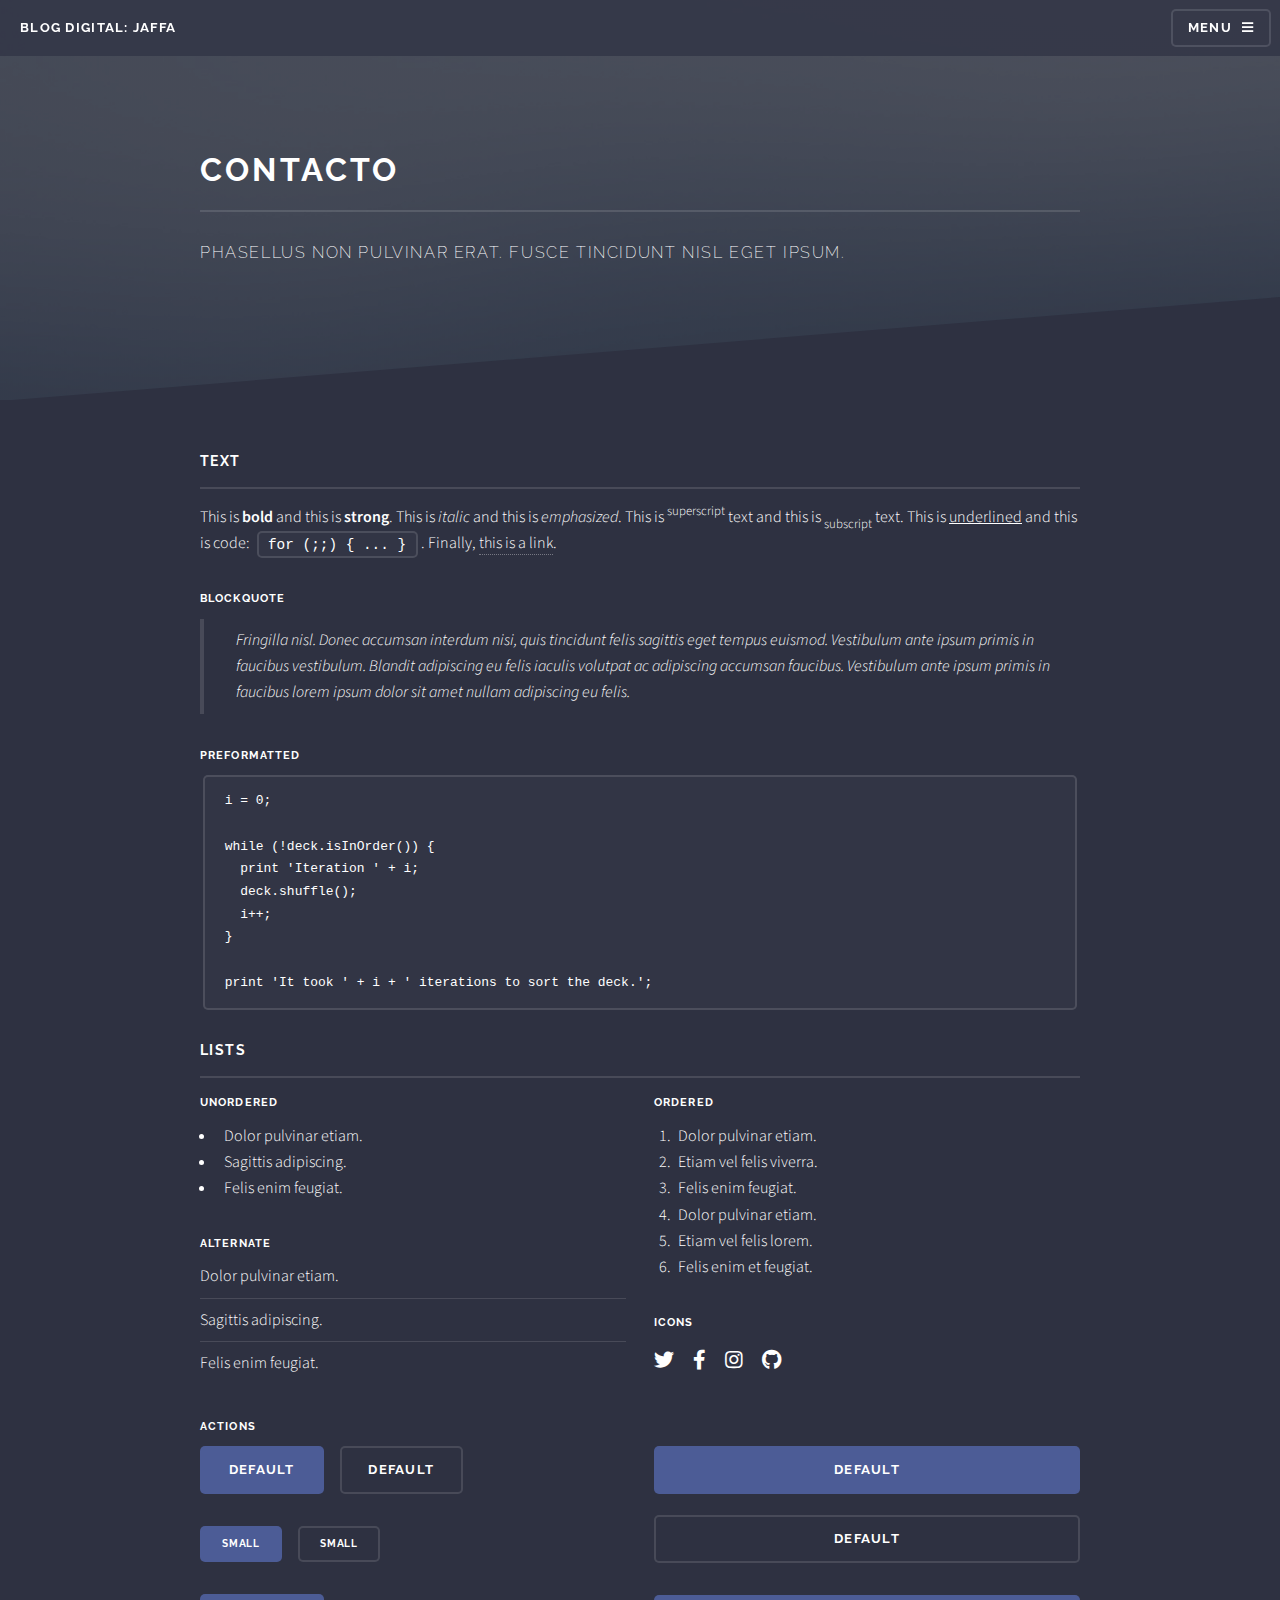
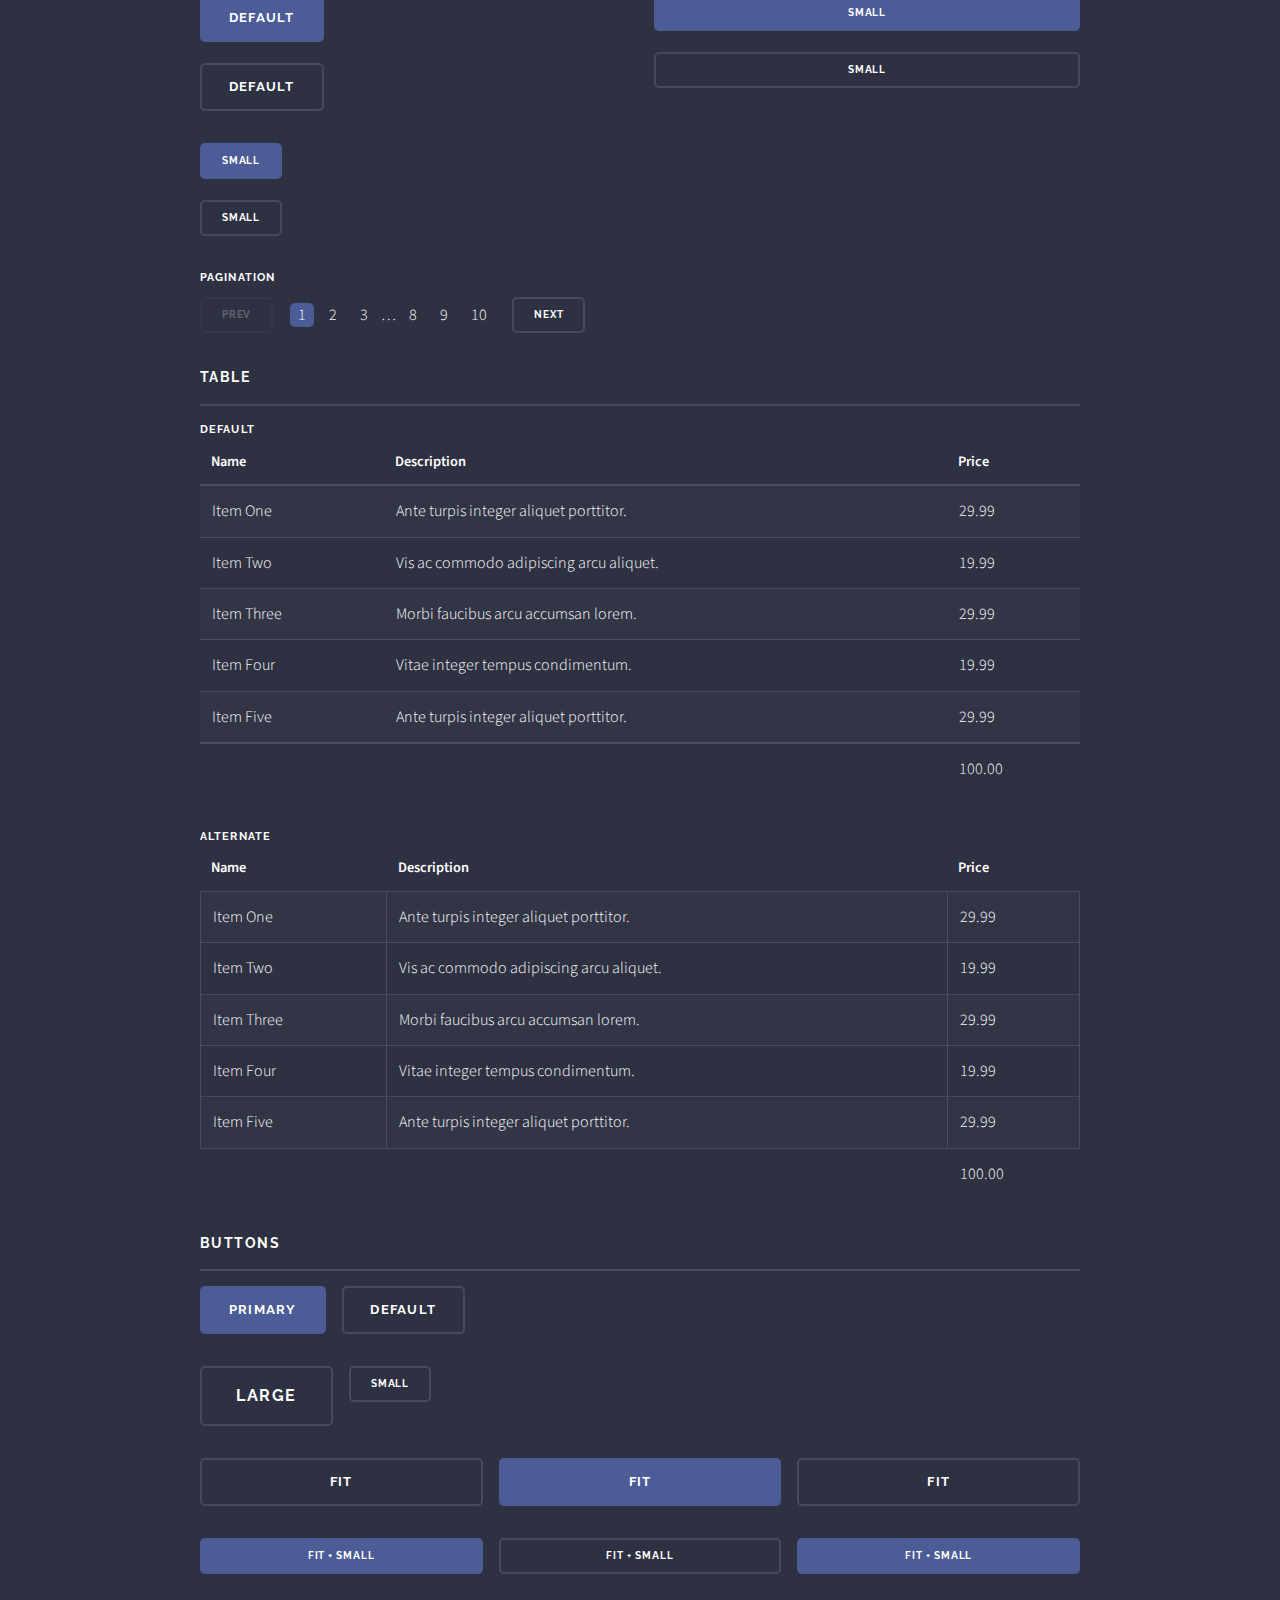
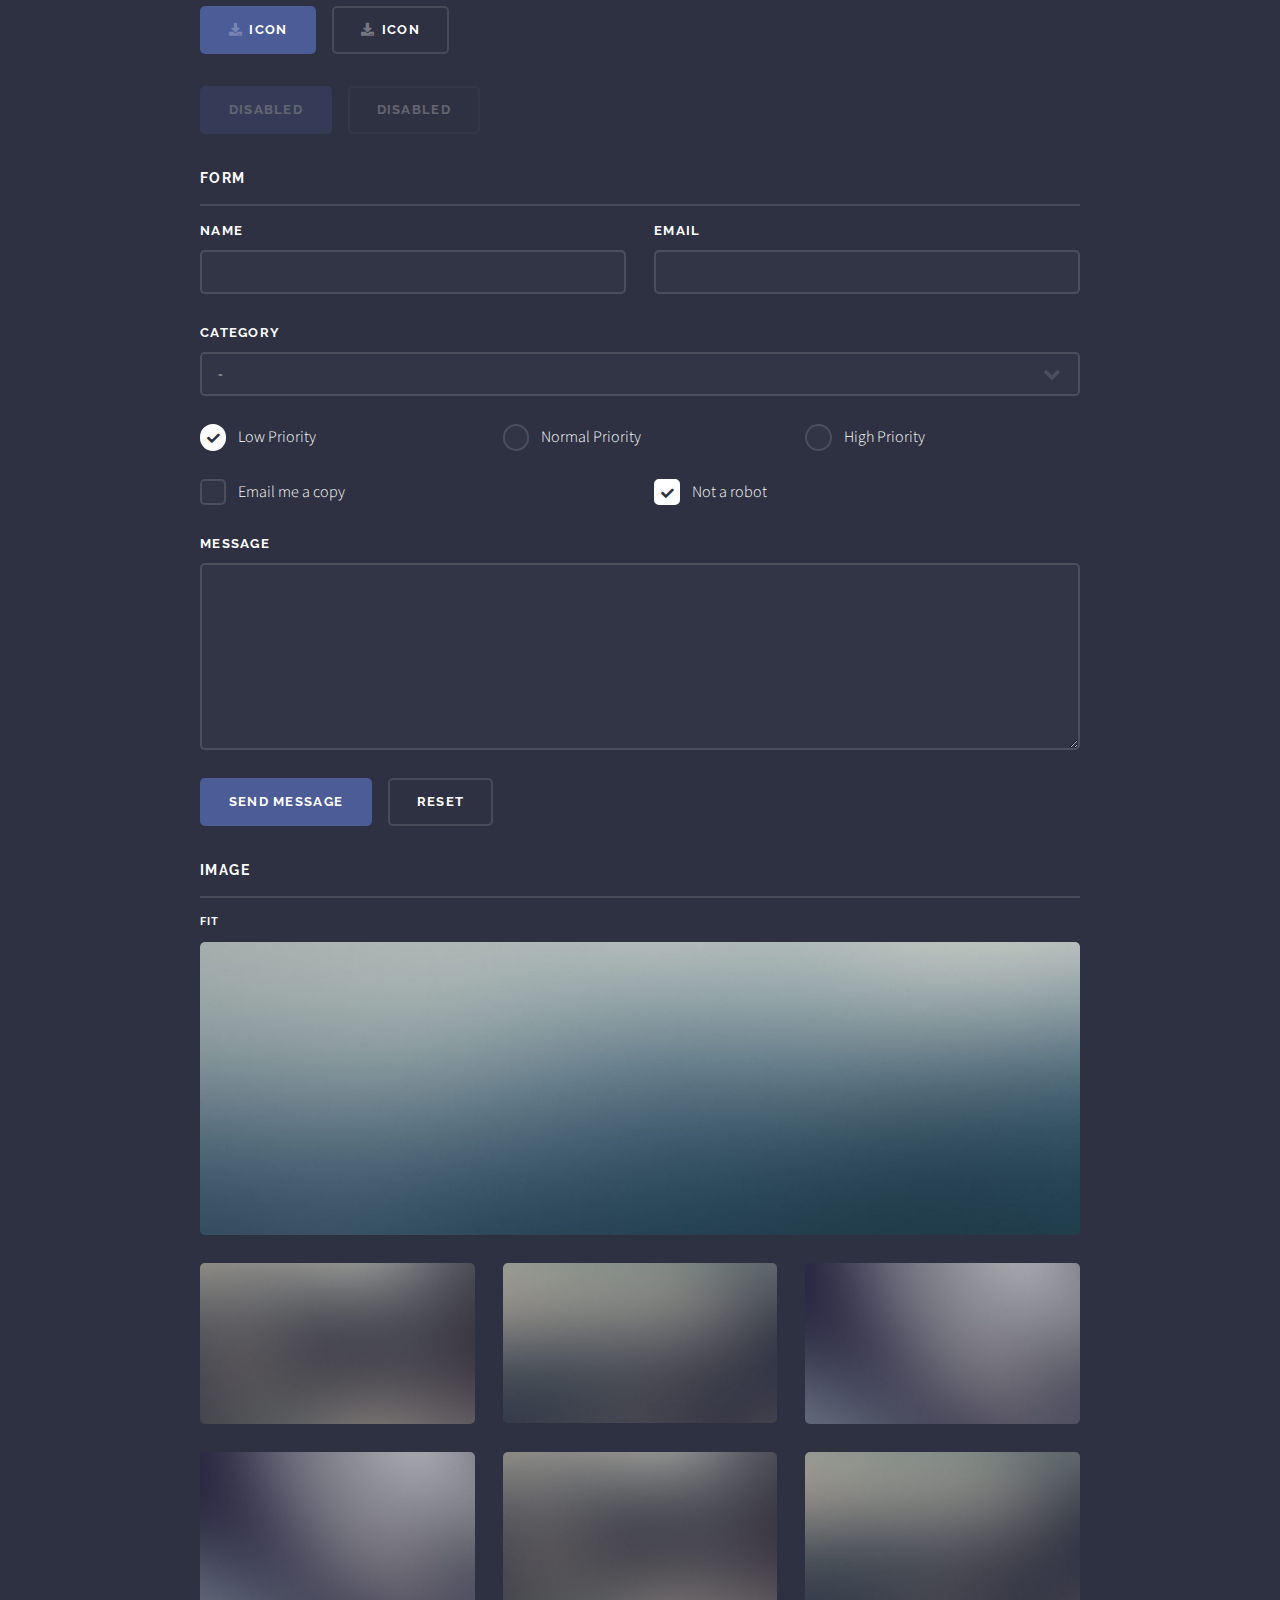
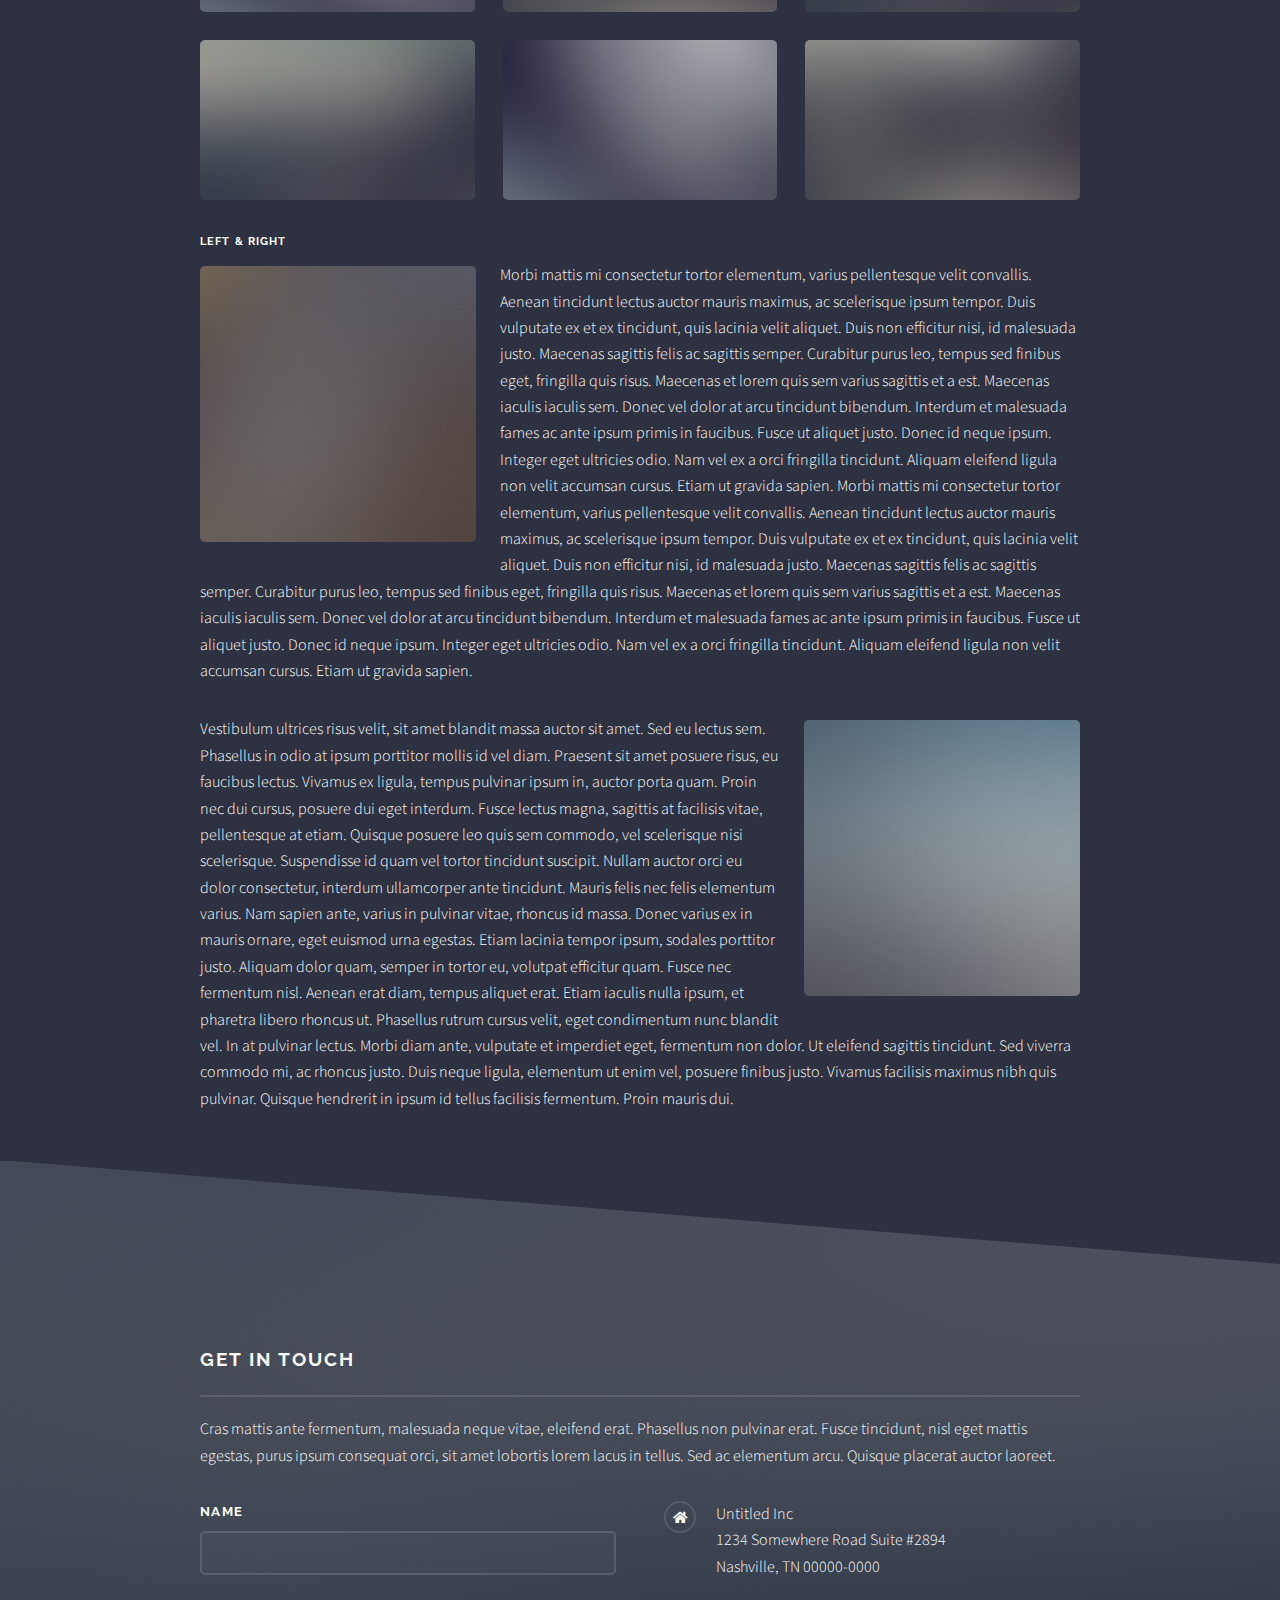
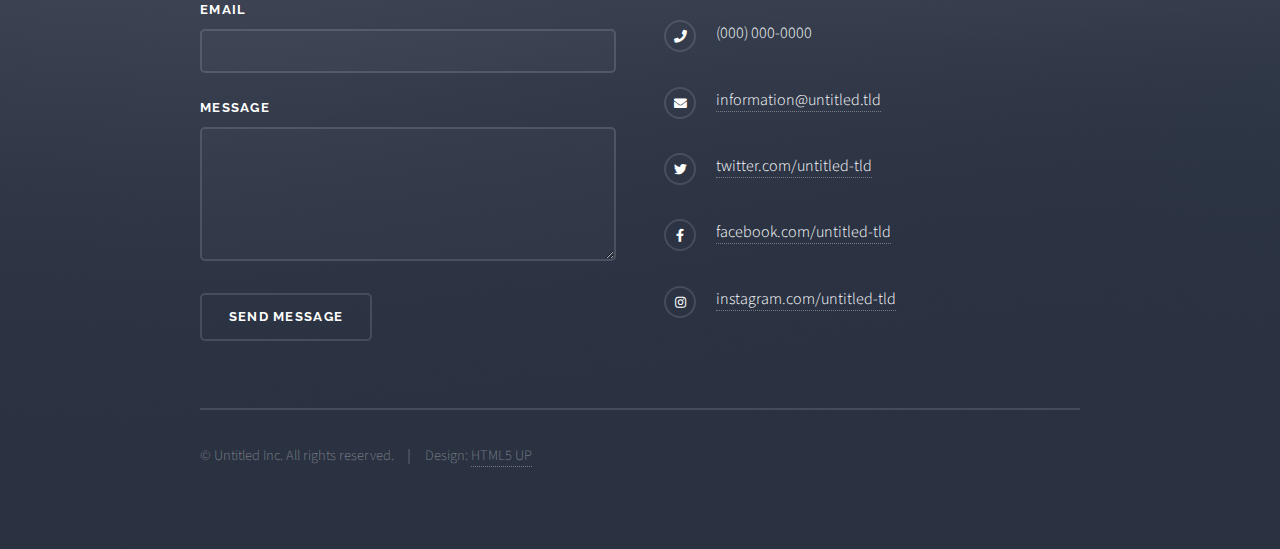
==== commit 12a60fb5: "cambiosG" ====
--- a/contacto.html
+++ b/contacto.html
@@ -6,11 +6,12 @@
 -->
 <html>
 	<head>
-		<title>Elements - Solid State by HTML5 UP</title>
+		<title>Contacto blog</title>
 		<meta charset="utf-8" />
 		<meta name="viewport" content="width=device-width, initial-scale=1, user-scalable=no" />
 		<link rel="stylesheet" href="assets/css/main.css" />
 		<noscript><link rel="stylesheet" href="assets/css/noscript.css" /></noscript>
+		<link rel="icon" href="images/logo_blog.png" type="image/png">
 	</head>
 	<body class="is-preload">
 
@@ -19,7 +20,7 @@
 
 				<!-- Header -->
 					<header id="header">
-						<h1><a href="index.html">Solid State</a></h1>
+						<h1><a href="index.html">Blog Digital: Jaffa</a></h1>
 						<nav>
 							<a href="#menu">Menu</a>
 						</nav>
@@ -32,9 +33,9 @@
                             <ul class="links">
                                 <li><a href="index.html">Inicio</a></li>
                                 <li><a href="generic.html">Misión y Visión</a></li>
-                                <li><a href="elements.html">Datos y estadisticas</a></li>
-                                <li><a href="page1.html">Noticias</a></li>
-                                <li><a href="page2.html">Recursos y herramientas</a></li>
+                                <li><a href="elements.html">El Trabajo en la adolescencia</a></li>
+                                <li><a href="page1.html">Datos y estadisticas</a></li>
+                                <li><a href="page2.html">Noticias</a></li>
                                 <li><a href="contacto.html">Contato</a></li>
                             </ul>
                             <a href="#" class="close">Close</a>
@@ -45,7 +46,7 @@
 					<section id="wrapper">
 						<header>
 							<div class="inner">
-								<h2>Elements</h2>
+								<h2>Contacto</h2>
 								<p>Phasellus non pulvinar erat. Fusce tincidunt nisl eget ipsum.</p>
 							</div>
 						</header>
--- a/assets/css/main.css
+++ b/assets/css/main.css
@@ -100,7 +100,7 @@
 
 	body {
 		background-color: #2e3141;
-		background-image: linear-gradient(to top, rgba(46, 49, 65, 0.8), rgba(46, 49, 65, 0.8)), url("../../images/bg.jpg");
+		background-image: linear-gradient(to top, rgba(46, 49, 65, 0.8), rgba(46, 49, 65, 0.8)), url("../../images/logo_blog.png");
 		background-size: auto,
  cover;
 		background-attachment: fixed,
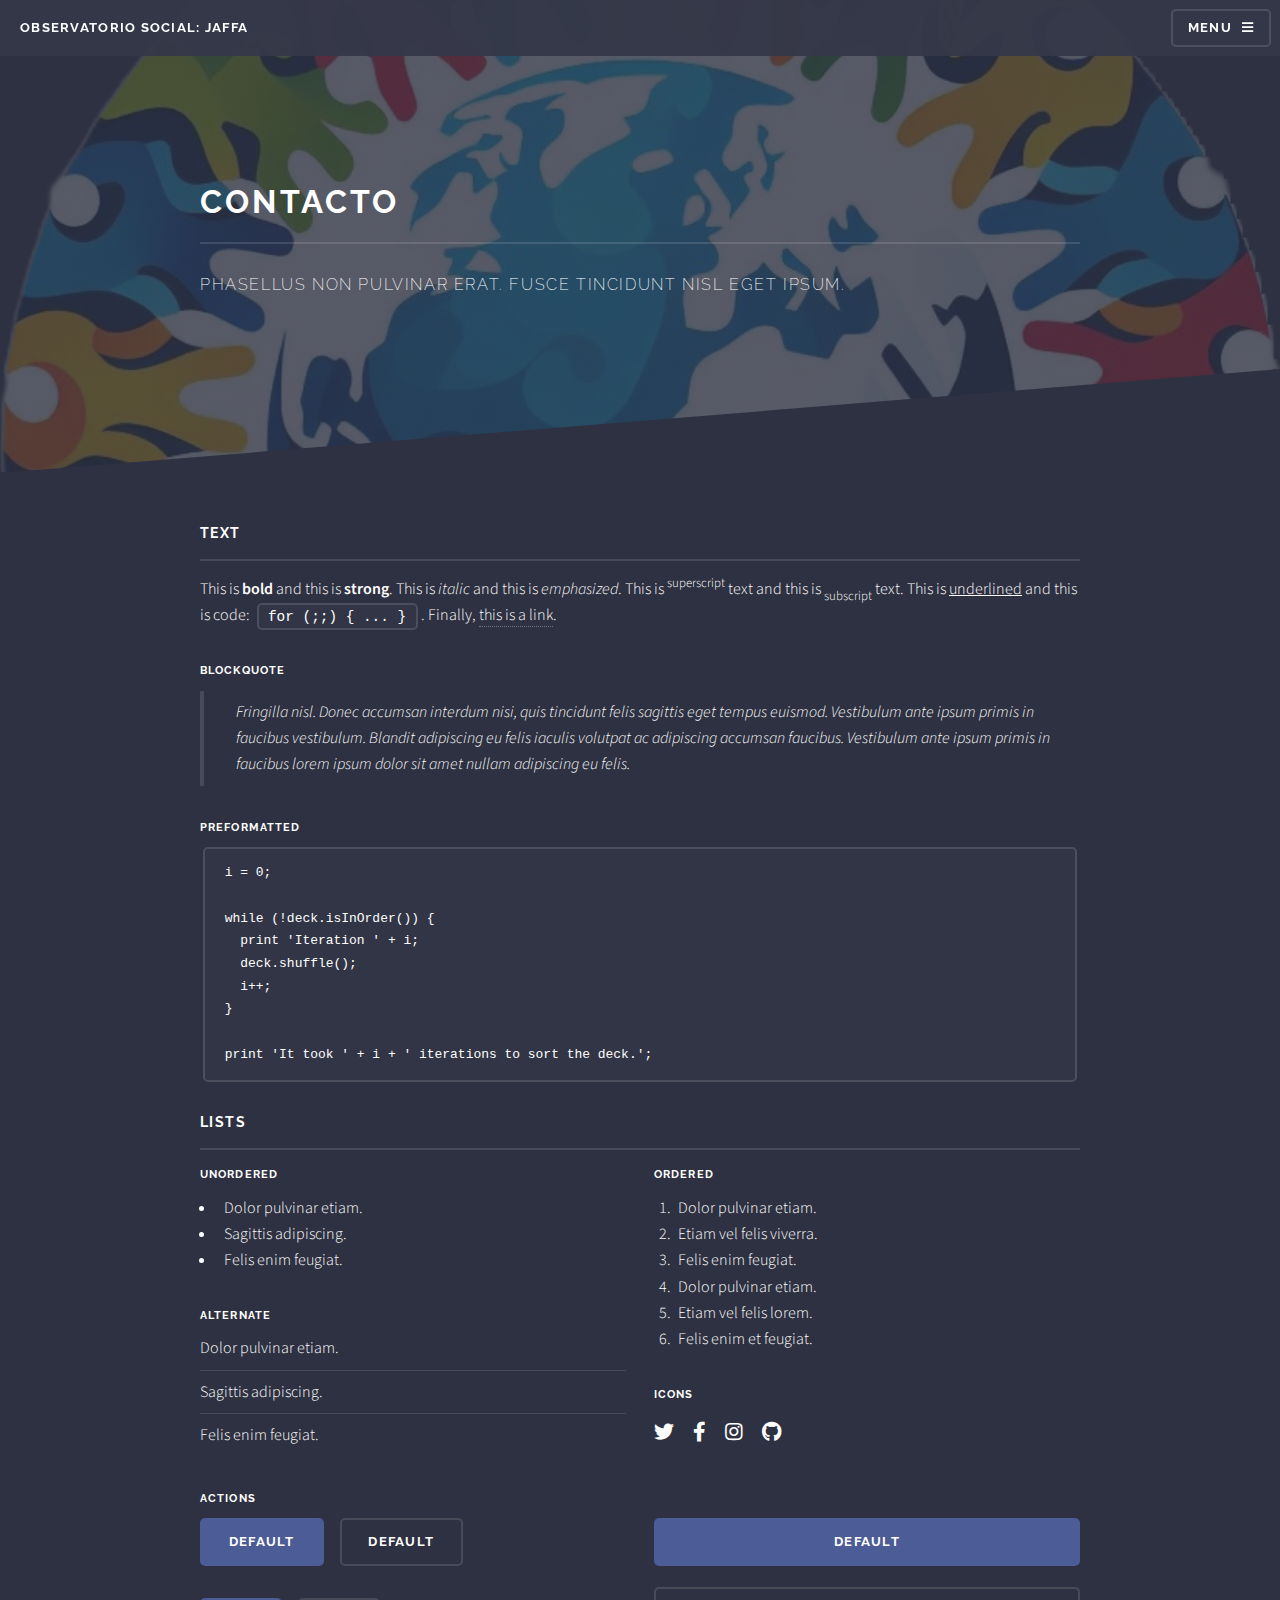
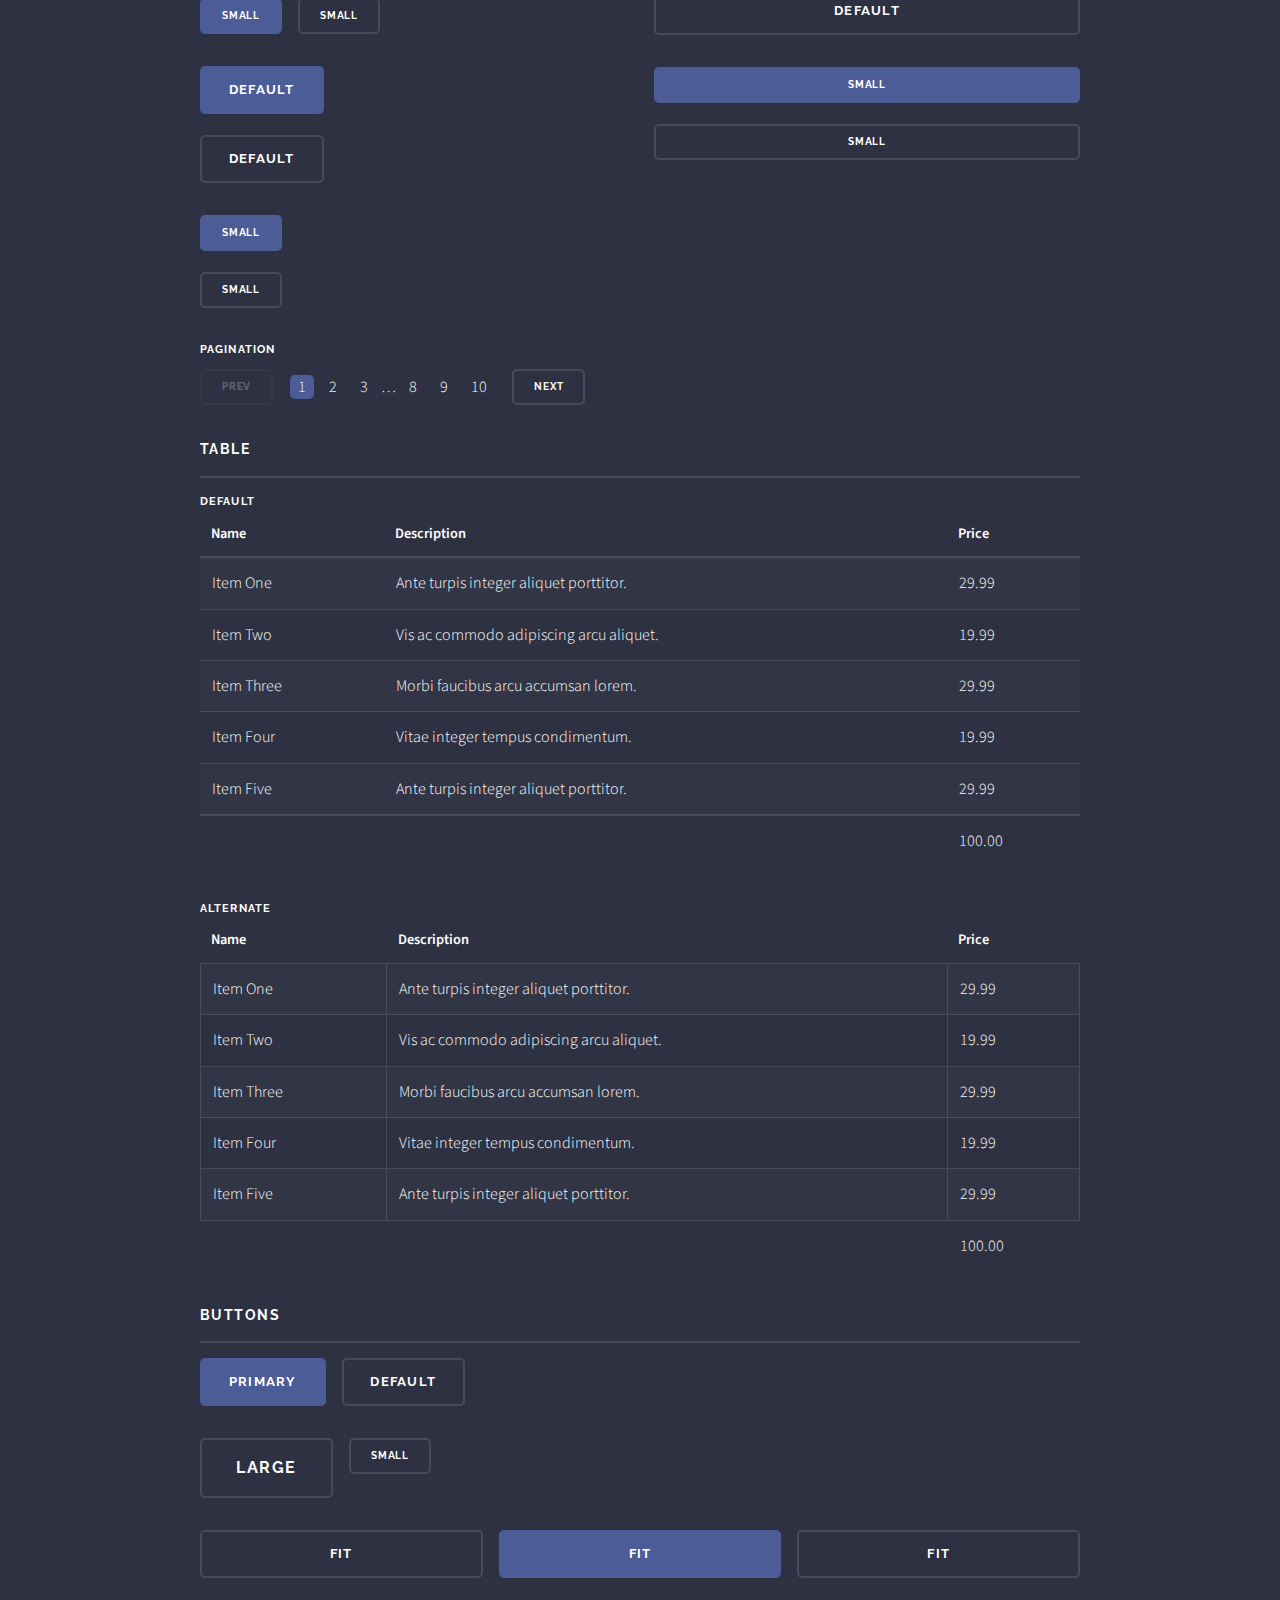
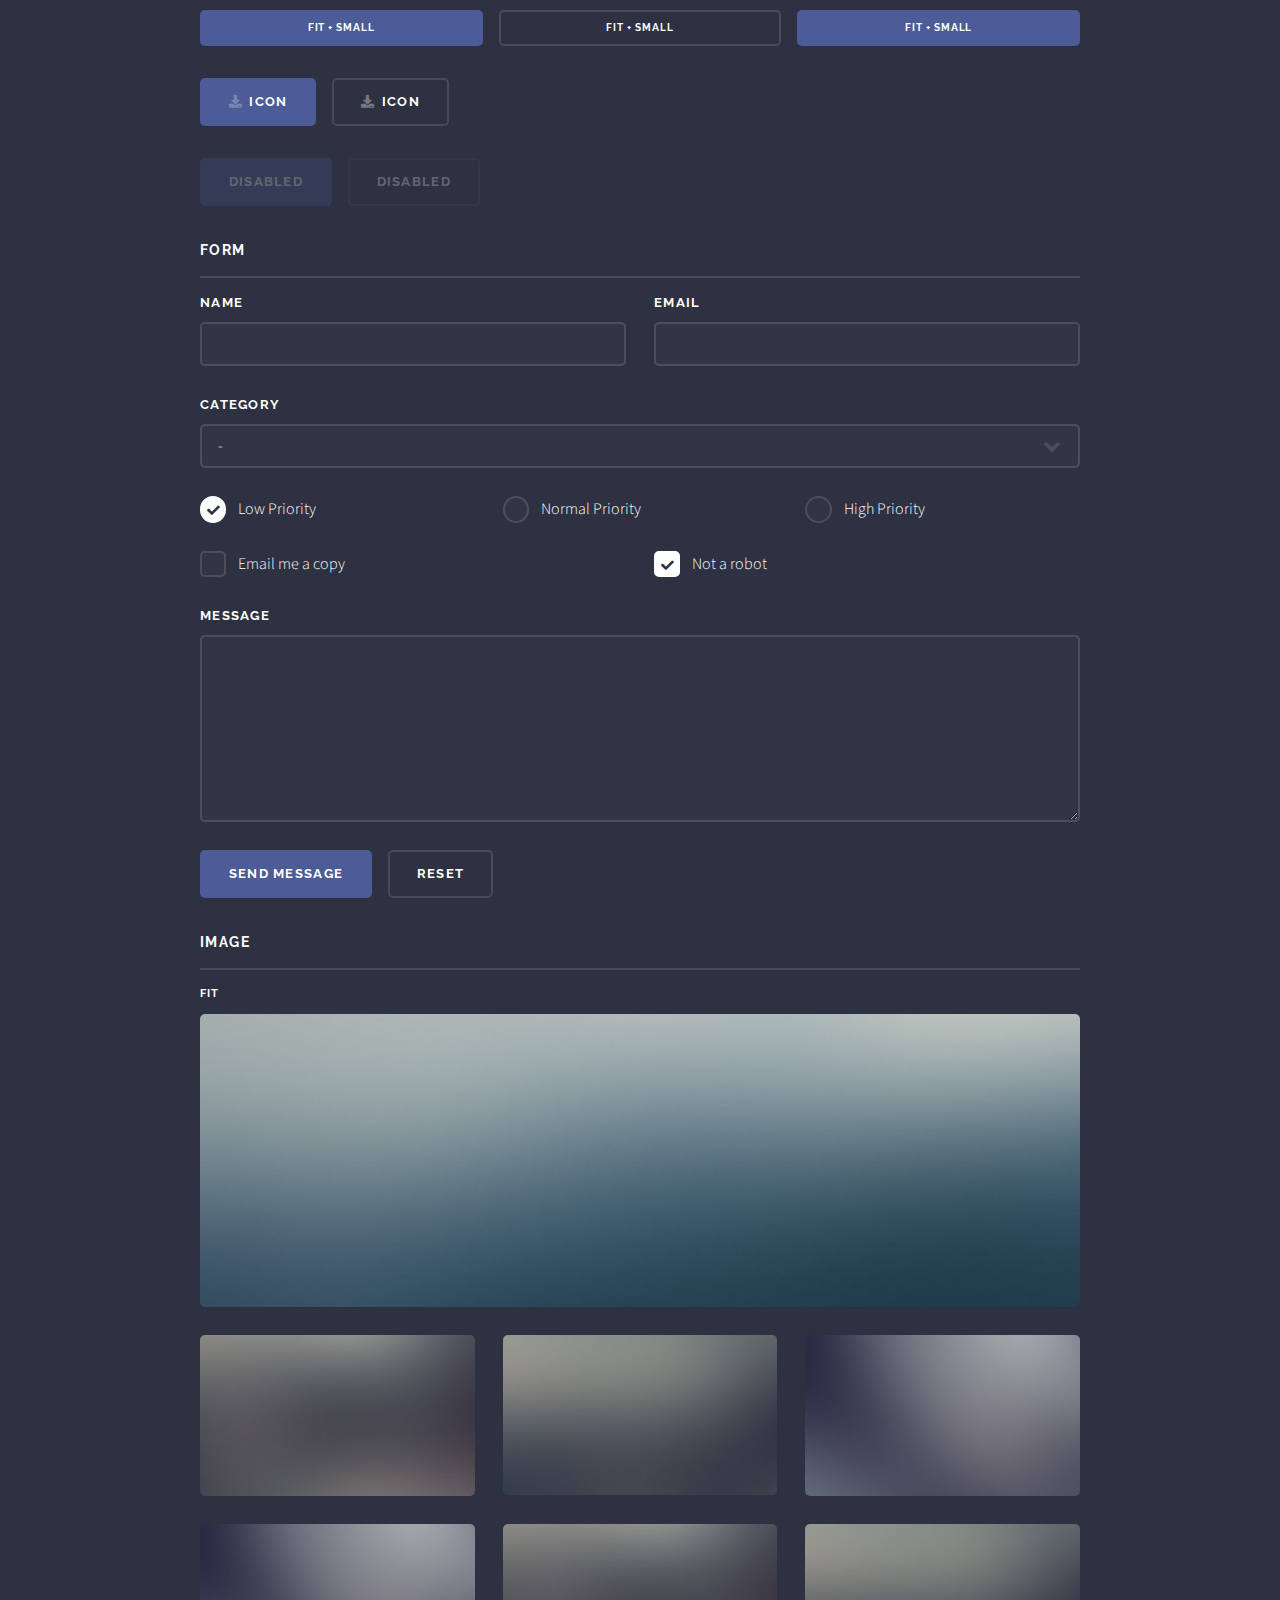
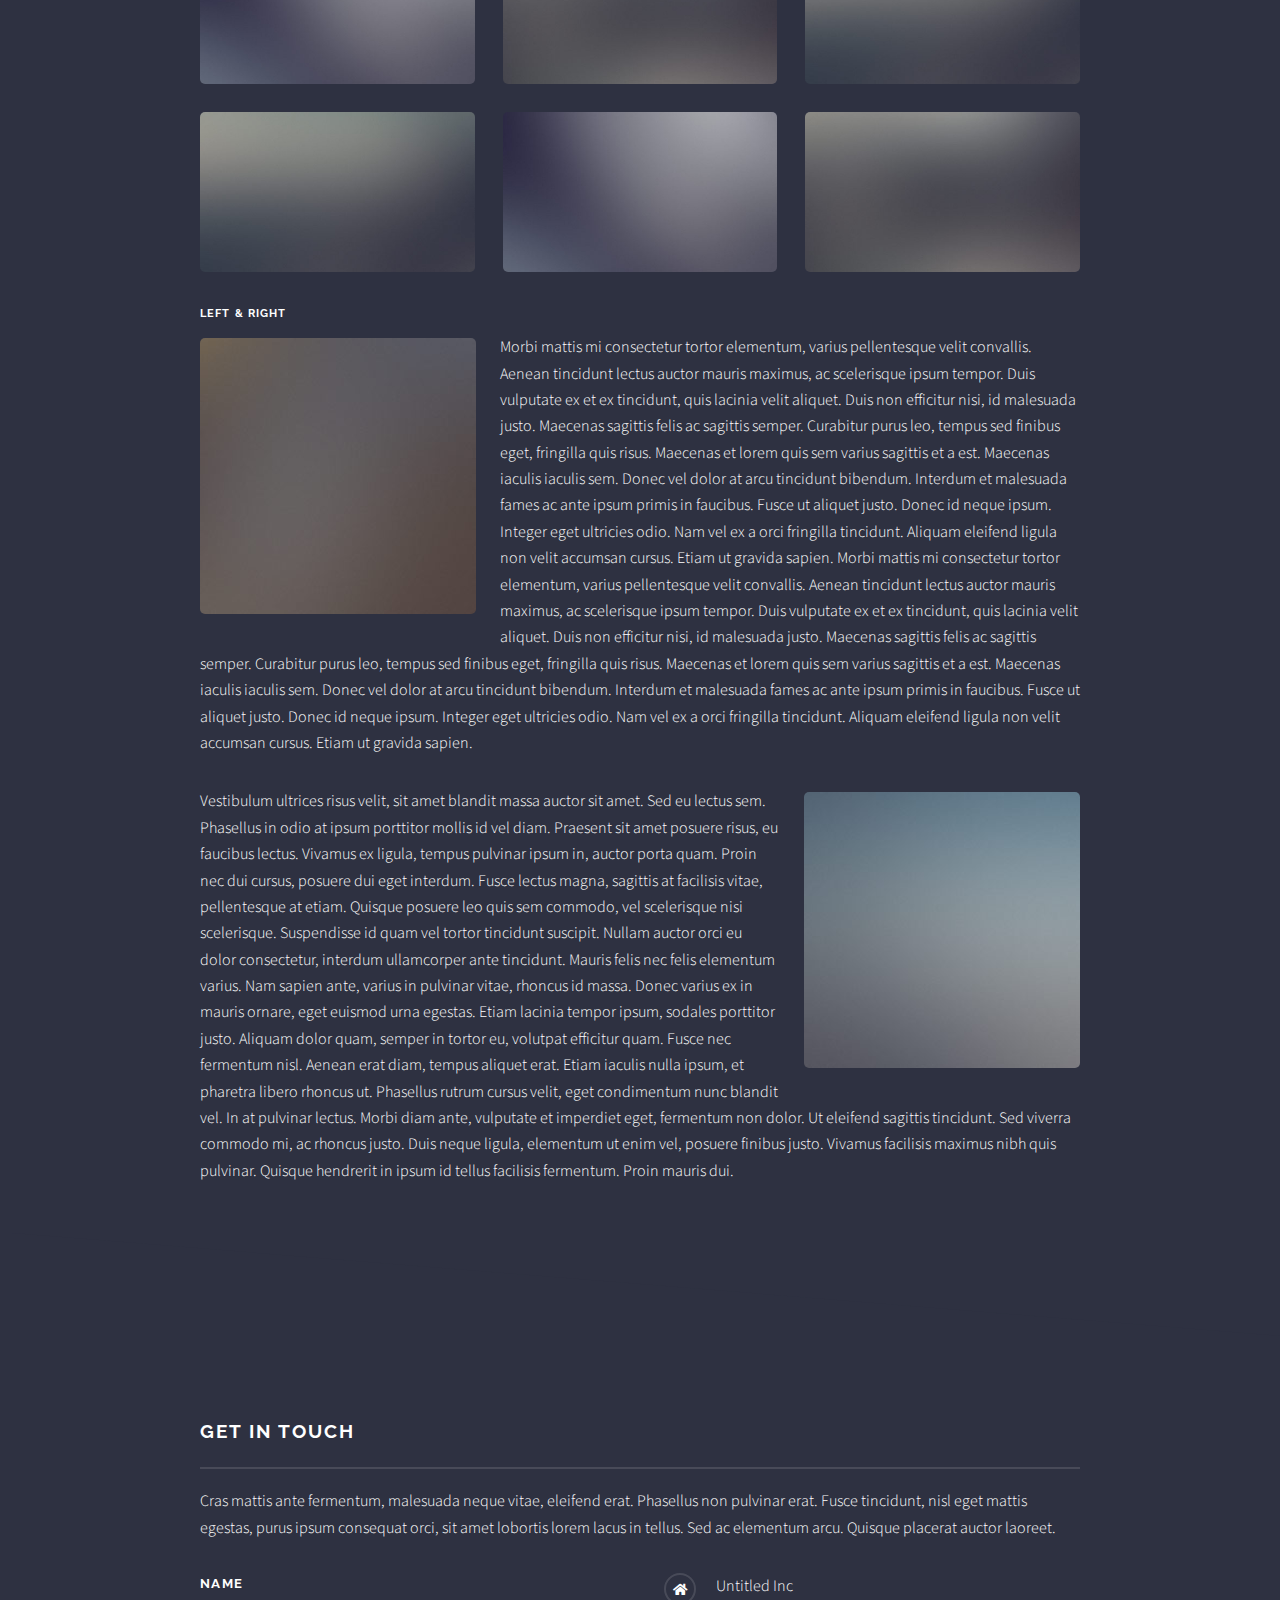
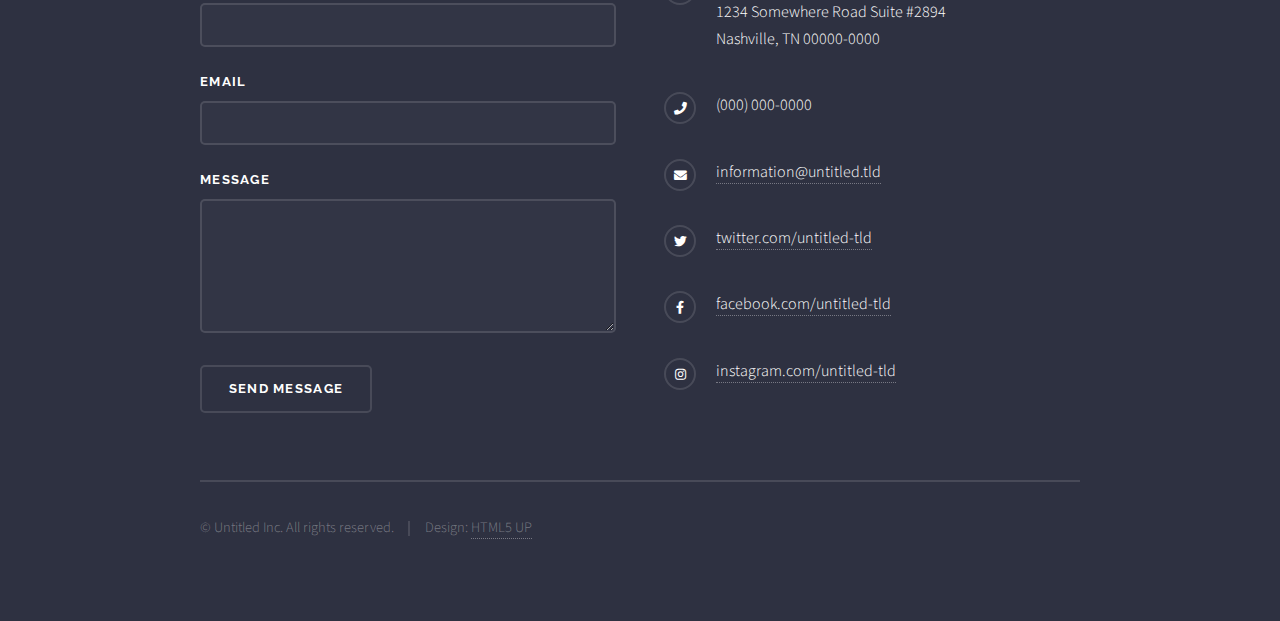
==== commit 3b8c7850: "background" ====
--- a/contacto.html
+++ b/contacto.html
@@ -20,7 +20,7 @@
 
 				<!-- Header -->
 					<header id="header">
-						<h1><a href="index.html">Blog Digital: Jaffa</a></h1>
+						<h1><a href="index.html">Observatorio Social: Jaffa</a></h1>
 						<nav>
 							<a href="#menu">Menu</a>
 						</nav>
--- a/assets/css/main.css
+++ b/assets/css/main.css
@@ -101,13 +101,12 @@
 	body {
 		background-color: #2e3141;
 		background-image: linear-gradient(to top, rgba(46, 49, 65, 0.8), rgba(46, 49, 65, 0.8)), url("../../images/logo_blog.png");
-		background-size: auto,
- cover;
-		background-attachment: fixed,
- fixed;
-		background-position: center,
- center;
-	}
+		background-size: auto, cover;
+		background-attachment: fixed, fixed;
+		background-position: center, center;
+	}
+
+	
 
 		body.is-preload *, body.is-preload *:before, body.is-preload *:after {
 			-moz-animation: none !important;
@@ -3461,7 +3460,7 @@
 			text-transform: uppercase;
 		}
 
-		@media screen and (max-width: 1280px) {
+		@media screen and (max-width: 120px) {
 
 			#banner {
 				padding: 7em 0 8.25em 0 ;
@@ -3573,7 +3572,7 @@
 			text-transform: uppercase;
 		}
 
-	@media screen and (max-width: 1280px) {
+	@media screen and (max-width: 120px) {
 
 		#wrapper > header {
 			padding: 9em 0 6.25em 0 ;
@@ -4067,11 +4066,11 @@
 					color: inherit;
 				}
 
-	@media screen and (max-width: 1280px) {
+	@media screen and (max-width: 120px) {
 
 		#footer {
 			background-color: #2e3141;
-			background-image: linear-gradient(to top, rgba(46, 49, 65, 0.8), rgba(46, 49, 65, 0.8)), url("../../images/bg.jpg");
+			background-image: linear-gradient(to top, rgba(46, 49, 65, 0.8), rgba(46, 49, 65, 0.8)), url("../../images/logo_blog.png");
 			background-size: auto,
  cover;
 			background-position: center,
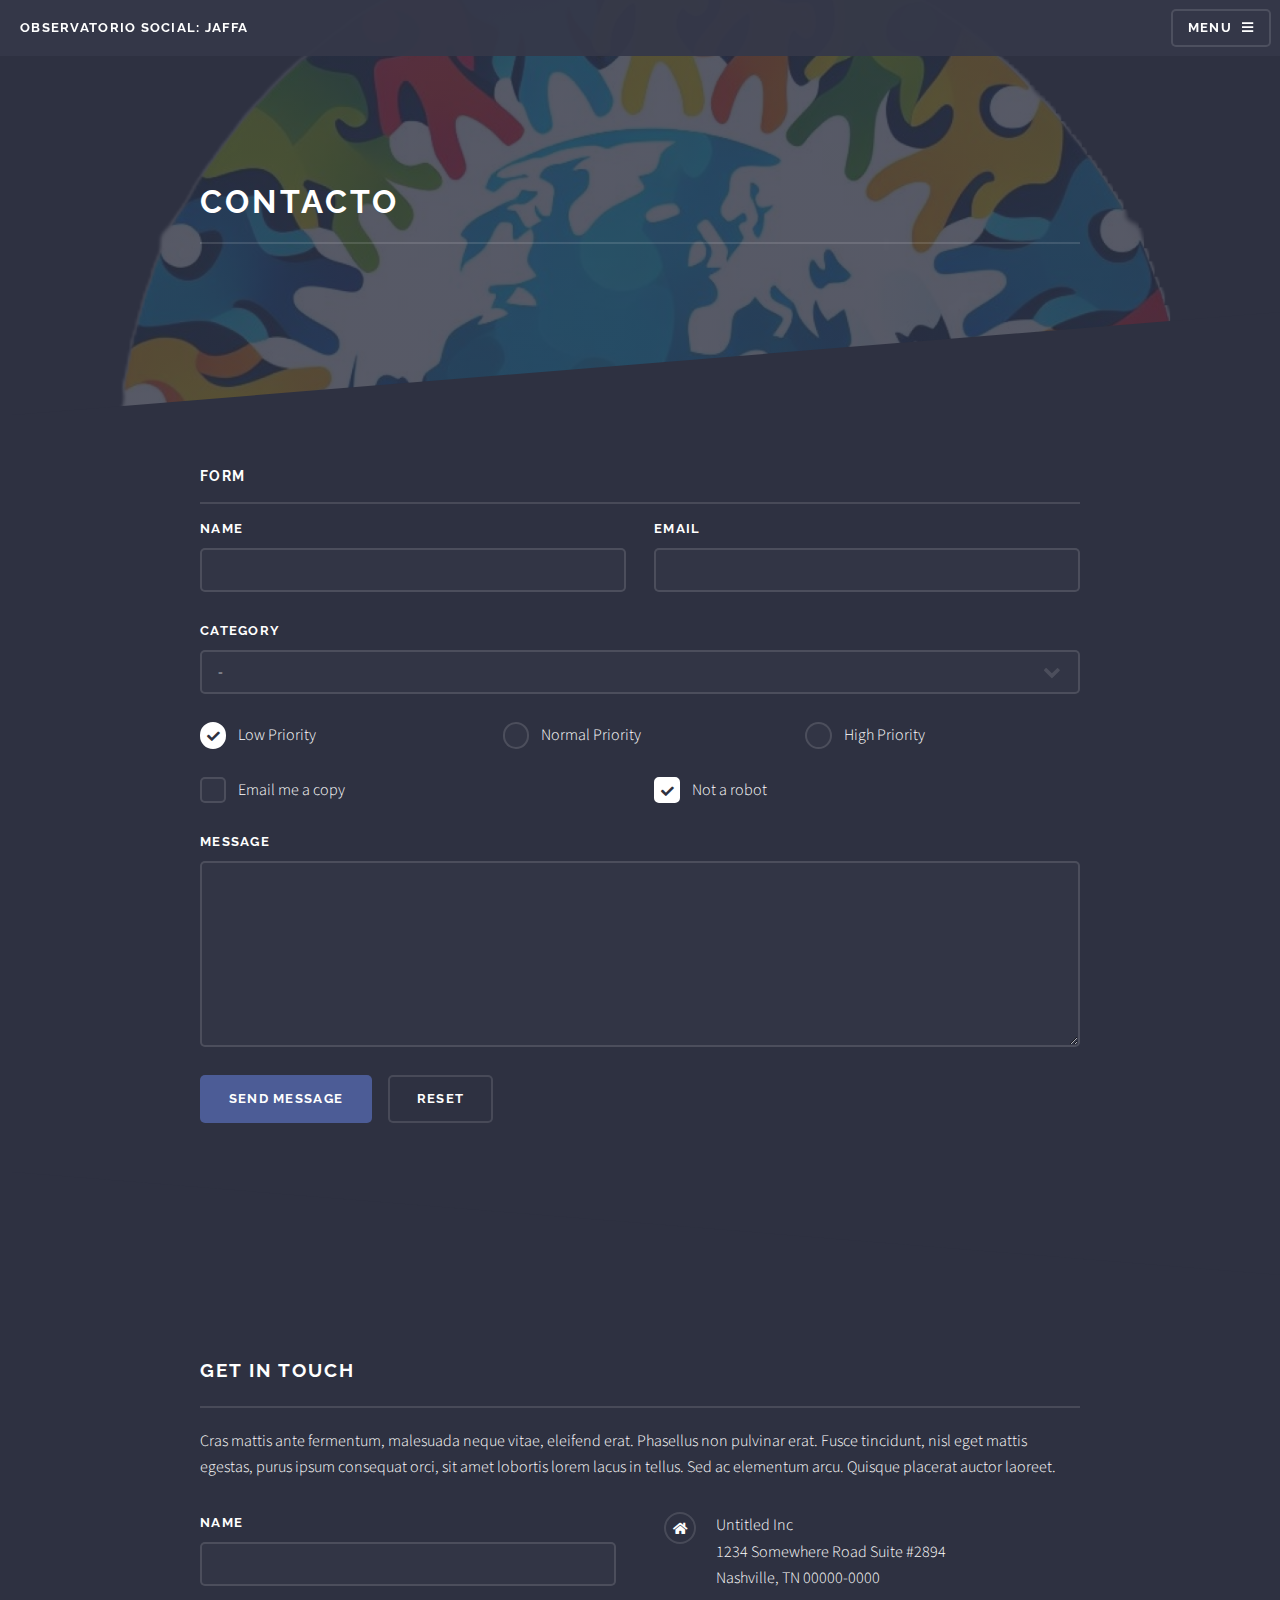
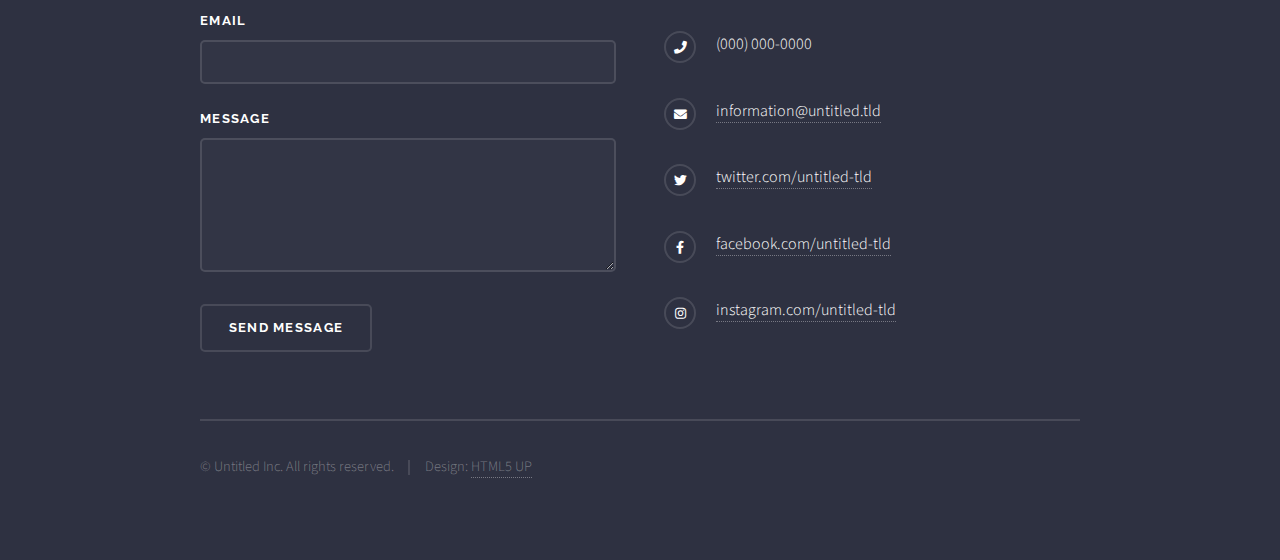
==== commit cf02a673: "finalis" ====
--- a/contacto.html
+++ b/contacto.html
@@ -6,7 +6,7 @@
 -->
 <html>
 	<head>
-		<title>Contacto blog</title>
+		<title>Contacto observatorio</title>
 		<meta charset="utf-8" />
 		<meta name="viewport" content="width=device-width, initial-scale=1, user-scalable=no" />
 		<link rel="stylesheet" href="assets/css/main.css" />
@@ -47,238 +47,13 @@
 						<header>
 							<div class="inner">
 								<h2>Contacto</h2>
-								<p>Phasellus non pulvinar erat. Fusce tincidunt nisl eget ipsum.</p>
+								<p></p>
 							</div>
 						</header>
 
 						<!-- Content -->
 							<div class="wrapper">
 								<div class="inner">
-
-									<section>
-										<h3 class="major">Text</h3>
-										<p>This is <b>bold</b> and this is <strong>strong</strong>. This is <i>italic</i> and this is <em>emphasized</em>.
-										This is <sup>superscript</sup> text and this is <sub>subscript</sub> text.
-										This is <u>underlined</u> and this is code: <code>for (;;) { ... }</code>. Finally, <a href="#">this is a link</a>.</p>
-										<h4>Blockquote</h4>
-										<blockquote>Fringilla nisl. Donec accumsan interdum nisi, quis tincidunt felis sagittis eget tempus euismod. Vestibulum ante ipsum primis in faucibus vestibulum. Blandit adipiscing eu felis iaculis volutpat ac adipiscing accumsan faucibus. Vestibulum ante ipsum primis in faucibus lorem ipsum dolor sit amet nullam adipiscing eu felis.</blockquote>
-										<h4>Preformatted</h4>
-										<pre><code>i = 0;
-
-while (!deck.isInOrder()) {
-  print 'Iteration ' + i;
-  deck.shuffle();
-  i++;
-}
-
-print 'It took ' + i + ' iterations to sort the deck.';</code></pre>
-									</section>
-
-									<section>
-										<h3 class="major">Lists</h3>
-										<div class="row">
-											<div class="col-6 col-12-medium">
-												<h4>Unordered</h4>
-												<ul>
-													<li>Dolor pulvinar etiam.</li>
-													<li>Sagittis adipiscing.</li>
-													<li>Felis enim feugiat.</li>
-												</ul>
-												<h4>Alternate</h4>
-												<ul class="alt">
-													<li>Dolor pulvinar etiam.</li>
-													<li>Sagittis adipiscing.</li>
-													<li>Felis enim feugiat.</li>
-												</ul>
-											</div>
-											<div class="col-6 col-12-medium">
-												<h4>Ordered</h4>
-												<ol>
-													<li>Dolor pulvinar etiam.</li>
-													<li>Etiam vel felis viverra.</li>
-													<li>Felis enim feugiat.</li>
-													<li>Dolor pulvinar etiam.</li>
-													<li>Etiam vel felis lorem.</li>
-													<li>Felis enim et feugiat.</li>
-												</ol>
-												<h4>Icons</h4>
-												<ul class="icons">
-													<li><a href="#" class="icon brands fa-twitter"><span class="label">Twitter</span></a></li>
-													<li><a href="#" class="icon brands fa-facebook-f"><span class="label">Facebook</span></a></li>
-													<li><a href="#" class="icon brands fa-instagram"><span class="label">Instagram</span></a></li>
-													<li><a href="#" class="icon brands fa-github"><span class="label">Github</span></a></li>
-												</ul>
-											</div>
-										</div>
-										<h4>Actions</h4>
-										<div class="row">
-											<div class="col-6 col-12-medium">
-												<ul class="actions">
-													<li><a href="#" class="button primary">Default</a></li>
-													<li><a href="#" class="button">Default</a></li>
-												</ul>
-												<ul class="actions small">
-													<li><a href="#" class="button primary small">Small</a></li>
-													<li><a href="#" class="button small">Small</a></li>
-												</ul>
-												<ul class="actions stacked">
-													<li><a href="#" class="button primary">Default</a></li>
-													<li><a href="#" class="button">Default</a></li>
-												</ul>
-												<ul class="actions stacked small">
-													<li><a href="#" class="button primary small">Small</a></li>
-													<li><a href="#" class="button small">Small</a></li>
-												</ul>
-											</div>
-											<div class="col-6 col-12-medium">
-												<ul class="actions stacked">
-													<li><a href="#" class="button primary fit">Default</a></li>
-													<li><a href="#" class="button fit">Default</a></li>
-												</ul>
-												<ul class="actions stacked small">
-													<li><a href="#" class="button primary small fit">Small</a></li>
-													<li><a href="#" class="button small fit">Small</a></li>
-												</ul>
-											</div>
-										</div>
-										<h4>Pagination</h4>
-										<ul class="pagination">
-											<li><span class="button small disabled">Prev</span></li>
-											<li><a href="#" class="page active">1</a></li>
-											<li><a href="#" class="page">2</a></li>
-											<li><a href="#" class="page">3</a></li>
-											<li><span>&hellip;</span></li>
-											<li><a href="#" class="page">8</a></li>
-											<li><a href="#" class="page">9</a></li>
-											<li><a href="#" class="page">10</a></li>
-											<li><a href="#" class="button small">Next</a></li>
-										</ul>
-									</section>
-
-									<section>
-										<h3 class="major">Table</h3>
-										<h4>Default</h4>
-										<div class="table-wrapper">
-											<table>
-												<thead>
-													<tr>
-														<th>Name</th>
-														<th>Description</th>
-														<th>Price</th>
-													</tr>
-												</thead>
-												<tbody>
-													<tr>
-														<td>Item One</td>
-														<td>Ante turpis integer aliquet porttitor.</td>
-														<td>29.99</td>
-													</tr>
-													<tr>
-														<td>Item Two</td>
-														<td>Vis ac commodo adipiscing arcu aliquet.</td>
-														<td>19.99</td>
-													</tr>
-													<tr>
-														<td>Item Three</td>
-														<td> Morbi faucibus arcu accumsan lorem.</td>
-														<td>29.99</td>
-													</tr>
-													<tr>
-														<td>Item Four</td>
-														<td>Vitae integer tempus condimentum.</td>
-														<td>19.99</td>
-													</tr>
-													<tr>
-														<td>Item Five</td>
-														<td>Ante turpis integer aliquet porttitor.</td>
-														<td>29.99</td>
-													</tr>
-												</tbody>
-												<tfoot>
-													<tr>
-														<td colspan="2"></td>
-														<td>100.00</td>
-													</tr>
-												</tfoot>
-											</table>
-										</div>
-
-										<h4>Alternate</h4>
-										<div class="table-wrapper">
-											<table class="alt">
-												<thead>
-													<tr>
-														<th>Name</th>
-														<th>Description</th>
-														<th>Price</th>
-													</tr>
-												</thead>
-												<tbody>
-													<tr>
-														<td>Item One</td>
-														<td>Ante turpis integer aliquet porttitor.</td>
-														<td>29.99</td>
-													</tr>
-													<tr>
-														<td>Item Two</td>
-														<td>Vis ac commodo adipiscing arcu aliquet.</td>
-														<td>19.99</td>
-													</tr>
-													<tr>
-														<td>Item Three</td>
-														<td> Morbi faucibus arcu accumsan lorem.</td>
-														<td>29.99</td>
-													</tr>
-													<tr>
-														<td>Item Four</td>
-														<td>Vitae integer tempus condimentum.</td>
-														<td>19.99</td>
-													</tr>
-													<tr>
-														<td>Item Five</td>
-														<td>Ante turpis integer aliquet porttitor.</td>
-														<td>29.99</td>
-													</tr>
-												</tbody>
-												<tfoot>
-													<tr>
-														<td colspan="2"></td>
-														<td>100.00</td>
-													</tr>
-												</tfoot>
-											</table>
-										</div>
-									</section>
-
-									<section>
-										<h3 class="major">Buttons</h3>
-										<ul class="actions">
-											<li><a href="#" class="button primary">Primary</a></li>
-											<li><a href="#" class="button">Default</a></li>
-										</ul>
-										<ul class="actions">
-											<li><a href="#" class="button large">Large</a></li>
-											<li><a href="#" class="button small">Small</a></li>
-										</ul>
-										<ul class="actions fit">
-											<li><a href="#" class="button fit">Fit</a></li>
-											<li><a href="#" class="button primary fit">Fit</a></li>
-											<li><a href="#" class="button fit">Fit</a></li>
-										</ul>
-										<ul class="actions fit small">
-											<li><a href="#" class="button primary fit small">Fit + Small</a></li>
-											<li><a href="#" class="button fit small">Fit + Small</a></li>
-											<li><a href="#" class="button primary fit small">Fit + Small</a></li>
-										</ul>
-										<ul class="actions">
-											<li><a href="#" class="button primary icon solid fa-download">Icon</a></li>
-											<li><a href="#" class="button icon solid fa-download">Icon</a></li>
-										</ul>
-										<ul class="actions">
-											<li><span class="button primary disabled">Disabled</span></li>
-											<li><span class="button disabled">Disabled</span></li>
-										</ul>
-									</section>
 
 									<section>
 										<h3 class="major">Form</h3>
@@ -336,28 +111,7 @@
 										</form>
 									</section>
 
-									<section>
-										<h3 class="major">Image</h3>
-										<h4>Fit</h4>
-										<div class="box alt">
-											<div class="row gtr-uniform">
-												<div class="col-12"><span class="image fit"><img src="images/pic08.jpg" alt="" /></span></div>
-												<div class="col-4"><span class="image fit"><img src="images/pic05.jpg" alt="" /></span></div>
-												<div class="col-4"><span class="image fit"><img src="images/pic06.jpg" alt="" /></span></div>
-												<div class="col-4"><span class="image fit"><img src="images/pic07.jpg" alt="" /></span></div>
-												<div class="col-4"><span class="image fit"><img src="images/pic07.jpg" alt="" /></span></div>
-												<div class="col-4"><span class="image fit"><img src="images/pic05.jpg" alt="" /></span></div>
-												<div class="col-4"><span class="image fit"><img src="images/pic06.jpg" alt="" /></span></div>
-												<div class="col-4"><span class="image fit"><img src="images/pic06.jpg" alt="" /></span></div>
-												<div class="col-4"><span class="image fit"><img src="images/pic07.jpg" alt="" /></span></div>
-												<div class="col-4"><span class="image fit"><img src="images/pic05.jpg" alt="" /></span></div>
-											</div>
-										</div>
-										<h4>Left &amp; Right</h4>
-										<p><span class="image left"><img src="images/pic01.jpg" alt="" /></span>Morbi mattis mi consectetur tortor elementum, varius pellentesque velit convallis. Aenean tincidunt lectus auctor mauris maximus, ac scelerisque ipsum tempor. Duis vulputate ex et ex tincidunt, quis lacinia velit aliquet. Duis non efficitur nisi, id malesuada justo. Maecenas sagittis felis ac sagittis semper. Curabitur purus leo, tempus sed finibus eget, fringilla quis risus. Maecenas et lorem quis sem varius sagittis et a est. Maecenas iaculis iaculis sem. Donec vel dolor at arcu tincidunt bibendum. Interdum et malesuada fames ac ante ipsum primis in faucibus. Fusce ut aliquet justo. Donec id neque ipsum. Integer eget ultricies odio. Nam vel ex a orci fringilla tincidunt. Aliquam eleifend ligula non velit accumsan cursus. Etiam ut gravida sapien. Morbi mattis mi consectetur tortor elementum, varius pellentesque velit convallis. Aenean tincidunt lectus auctor mauris maximus, ac scelerisque ipsum tempor. Duis vulputate ex et ex tincidunt, quis lacinia velit aliquet. Duis non efficitur nisi, id malesuada justo. Maecenas sagittis felis ac sagittis semper. Curabitur purus leo, tempus sed finibus eget, fringilla quis risus. Maecenas et lorem quis sem varius sagittis et a est. Maecenas iaculis iaculis sem. Donec vel dolor at arcu tincidunt bibendum. Interdum et malesuada fames ac ante ipsum primis in faucibus. Fusce ut aliquet justo. Donec id neque ipsum. Integer eget ultricies odio. Nam vel ex a orci fringilla tincidunt. Aliquam eleifend ligula non velit accumsan cursus. Etiam ut gravida sapien.</p>
-										<p><span class="image right"><img src="images/pic02.jpg" alt="" /></span>Vestibulum ultrices risus velit, sit amet blandit massa auctor sit amet. Sed eu lectus sem. Phasellus in odio at ipsum porttitor mollis id vel diam. Praesent sit amet posuere risus, eu faucibus lectus. Vivamus ex ligula, tempus pulvinar ipsum in, auctor porta quam. Proin nec dui cursus, posuere dui eget interdum. Fusce lectus magna, sagittis at facilisis vitae, pellentesque at etiam. Quisque posuere leo quis sem commodo, vel scelerisque nisi scelerisque. Suspendisse id quam vel tortor tincidunt suscipit. Nullam auctor orci eu dolor consectetur, interdum ullamcorper ante tincidunt. Mauris felis nec felis elementum varius. Nam sapien ante, varius in pulvinar vitae, rhoncus id massa. Donec varius ex in mauris ornare, eget euismod urna egestas. Etiam lacinia tempor ipsum, sodales porttitor justo. Aliquam dolor quam, semper in tortor eu, volutpat efficitur quam. Fusce nec fermentum nisl. Aenean erat diam, tempus aliquet erat. Etiam iaculis nulla ipsum, et pharetra libero rhoncus ut. Phasellus rutrum cursus velit, eget condimentum nunc blandit vel. In at pulvinar lectus. Morbi diam ante, vulputate et imperdiet eget, fermentum non dolor. Ut eleifend sagittis tincidunt. Sed viverra commodo mi, ac rhoncus justo. Duis neque ligula, elementum ut enim vel, posuere finibus justo. Vivamus facilisis maximus nibh quis pulvinar. Quisque hendrerit in ipsum id tellus facilisis fermentum. Proin mauris dui.</p>
-									</section>
-
+									
 								</div>
 							</div>
 
--- a/assets/css/main.css
+++ b/assets/css/main.css
@@ -3004,7 +3004,7 @@
 
 		.features article {
 			padding: 1.75em 1.75em 0.1em 1.75em ;
-			background-color: #353849;
+			background-color: #2b3469;
 			border-radius: 5px;
 			margin: 1.5em 3em 1.5em 0;
 			width: calc(50% - 1.5em);
